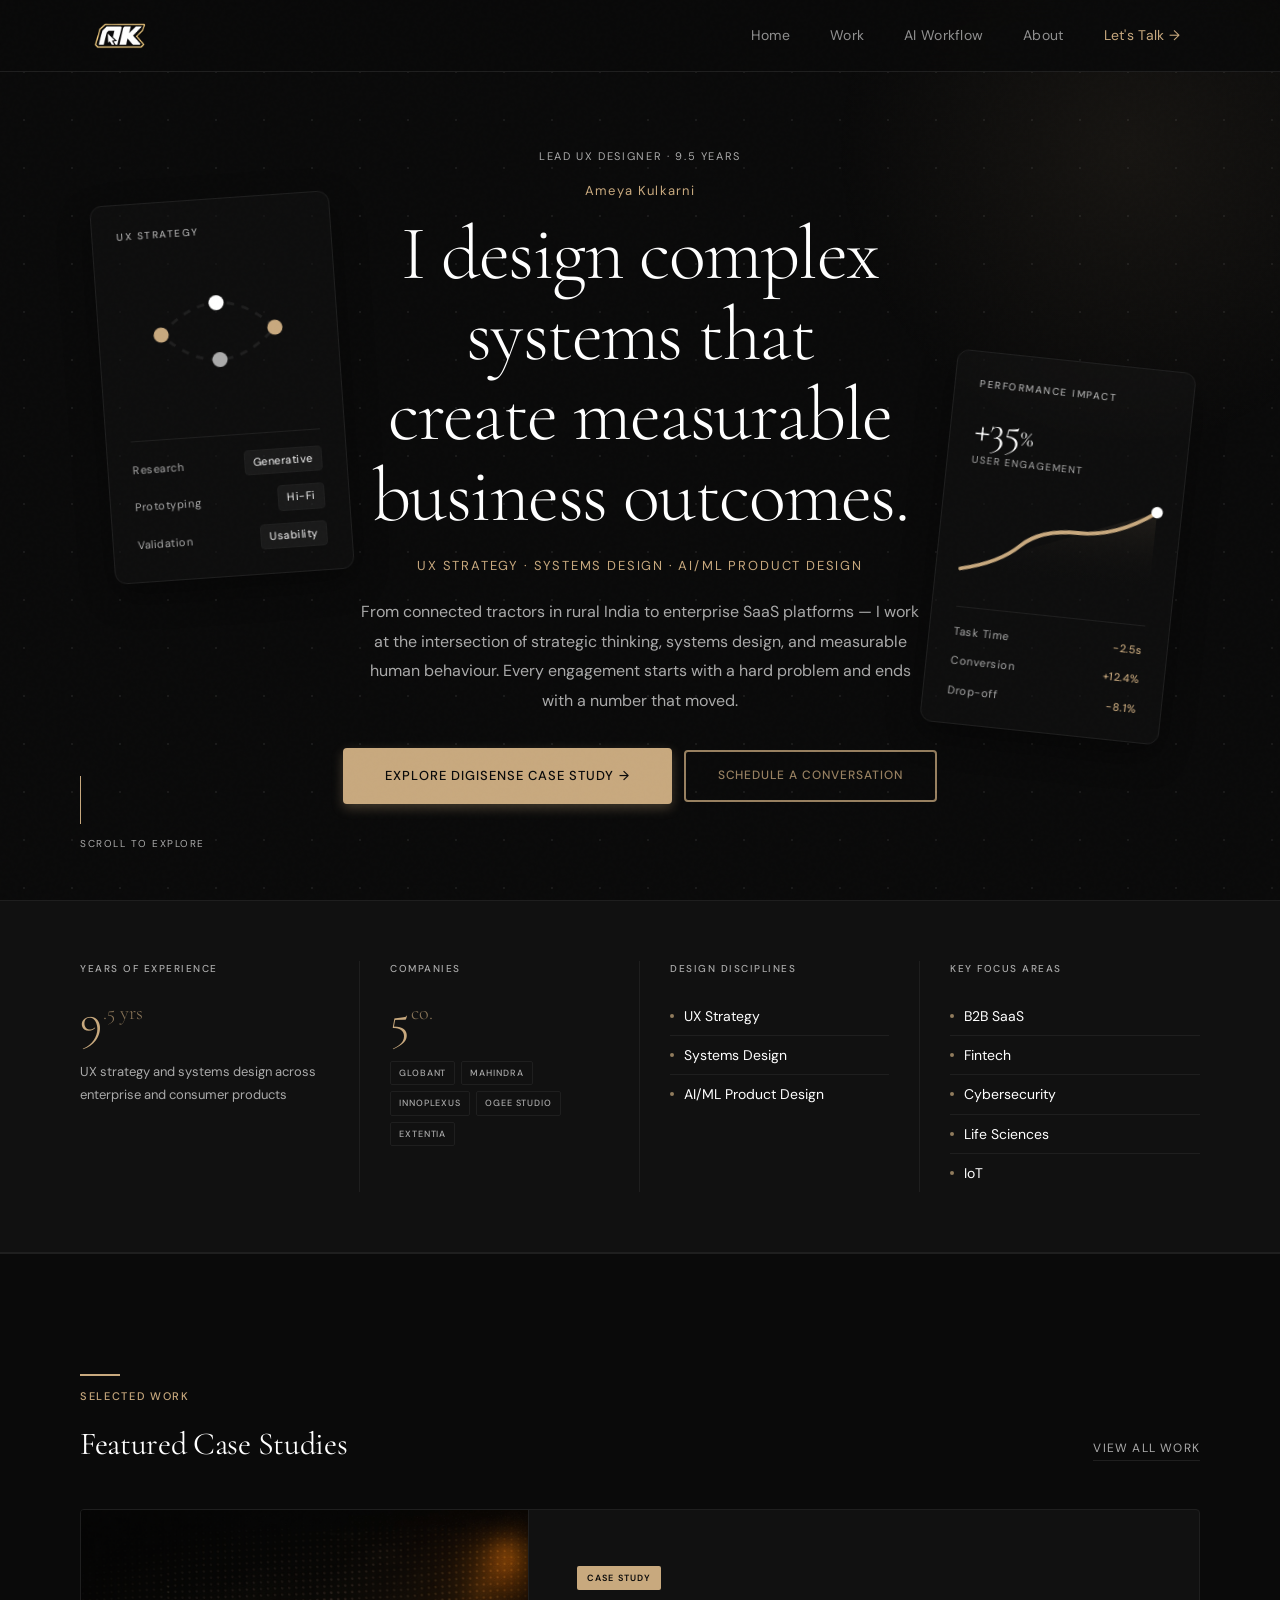
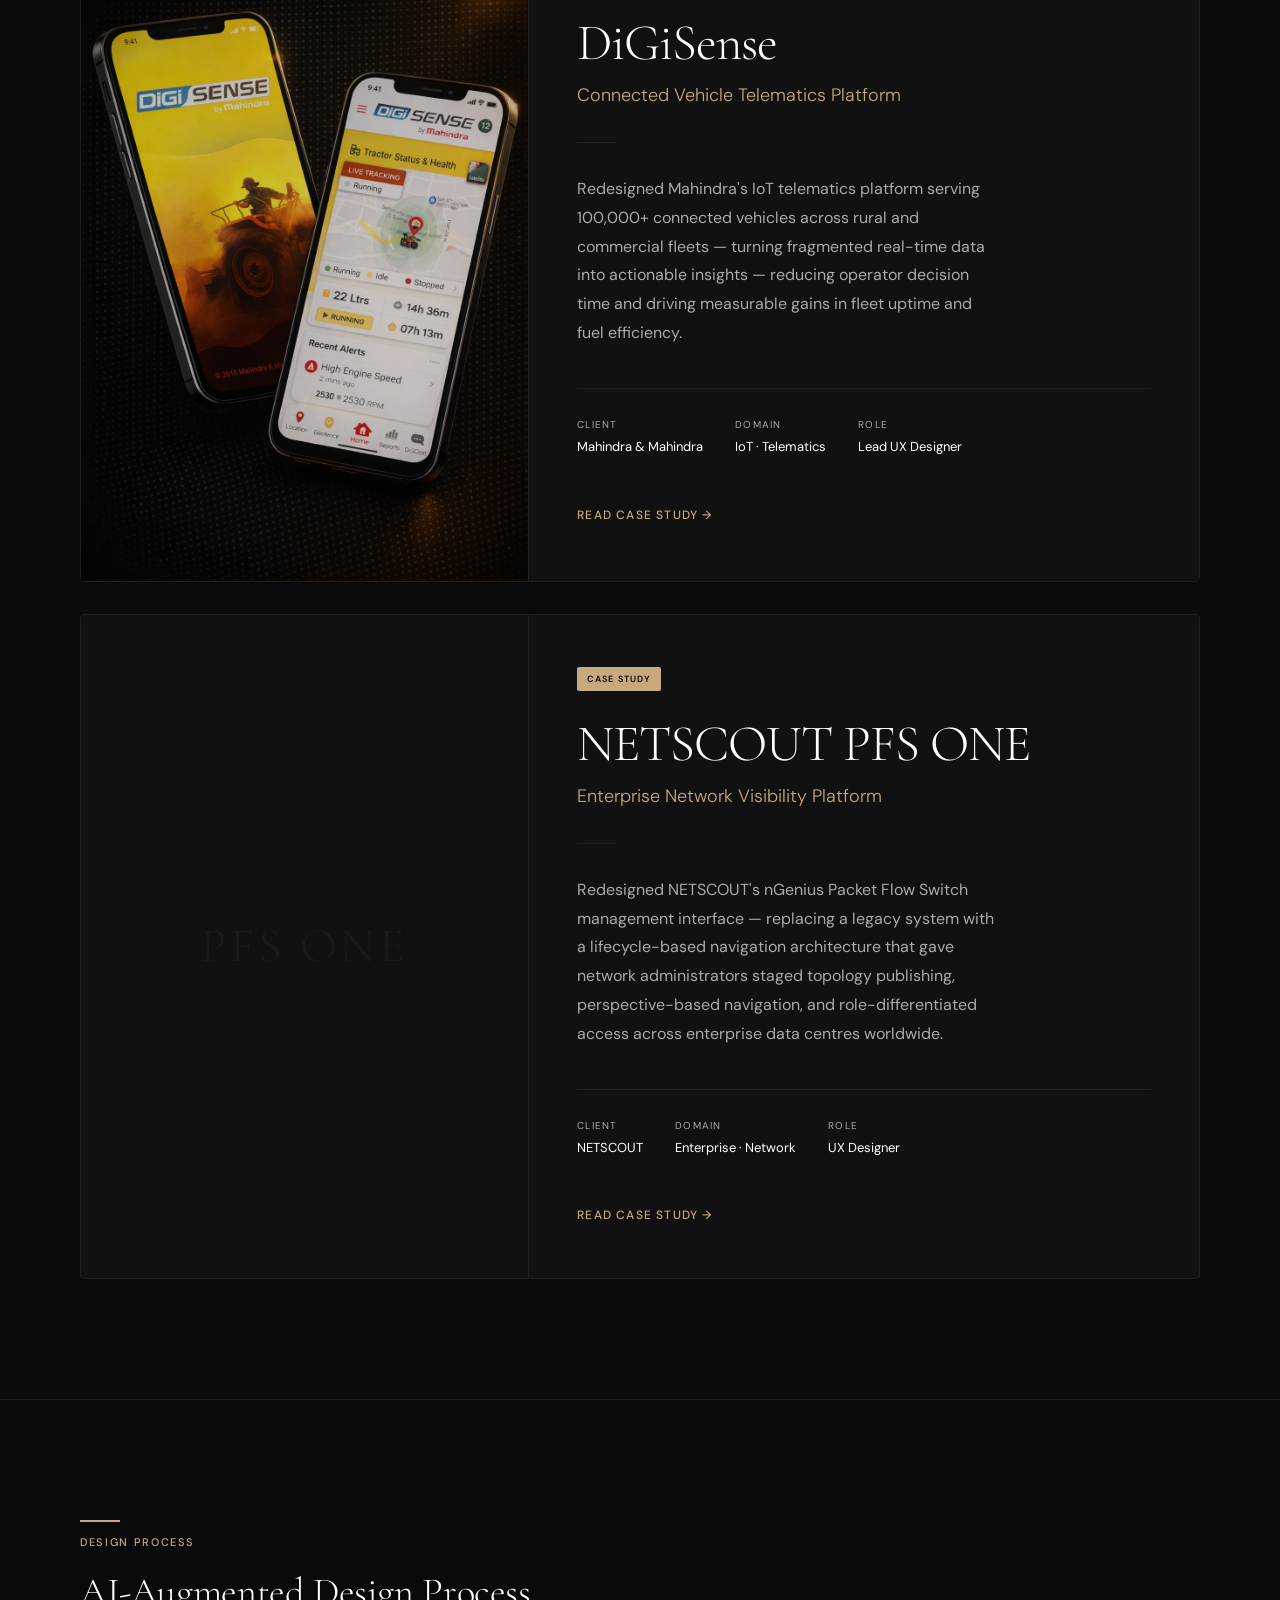
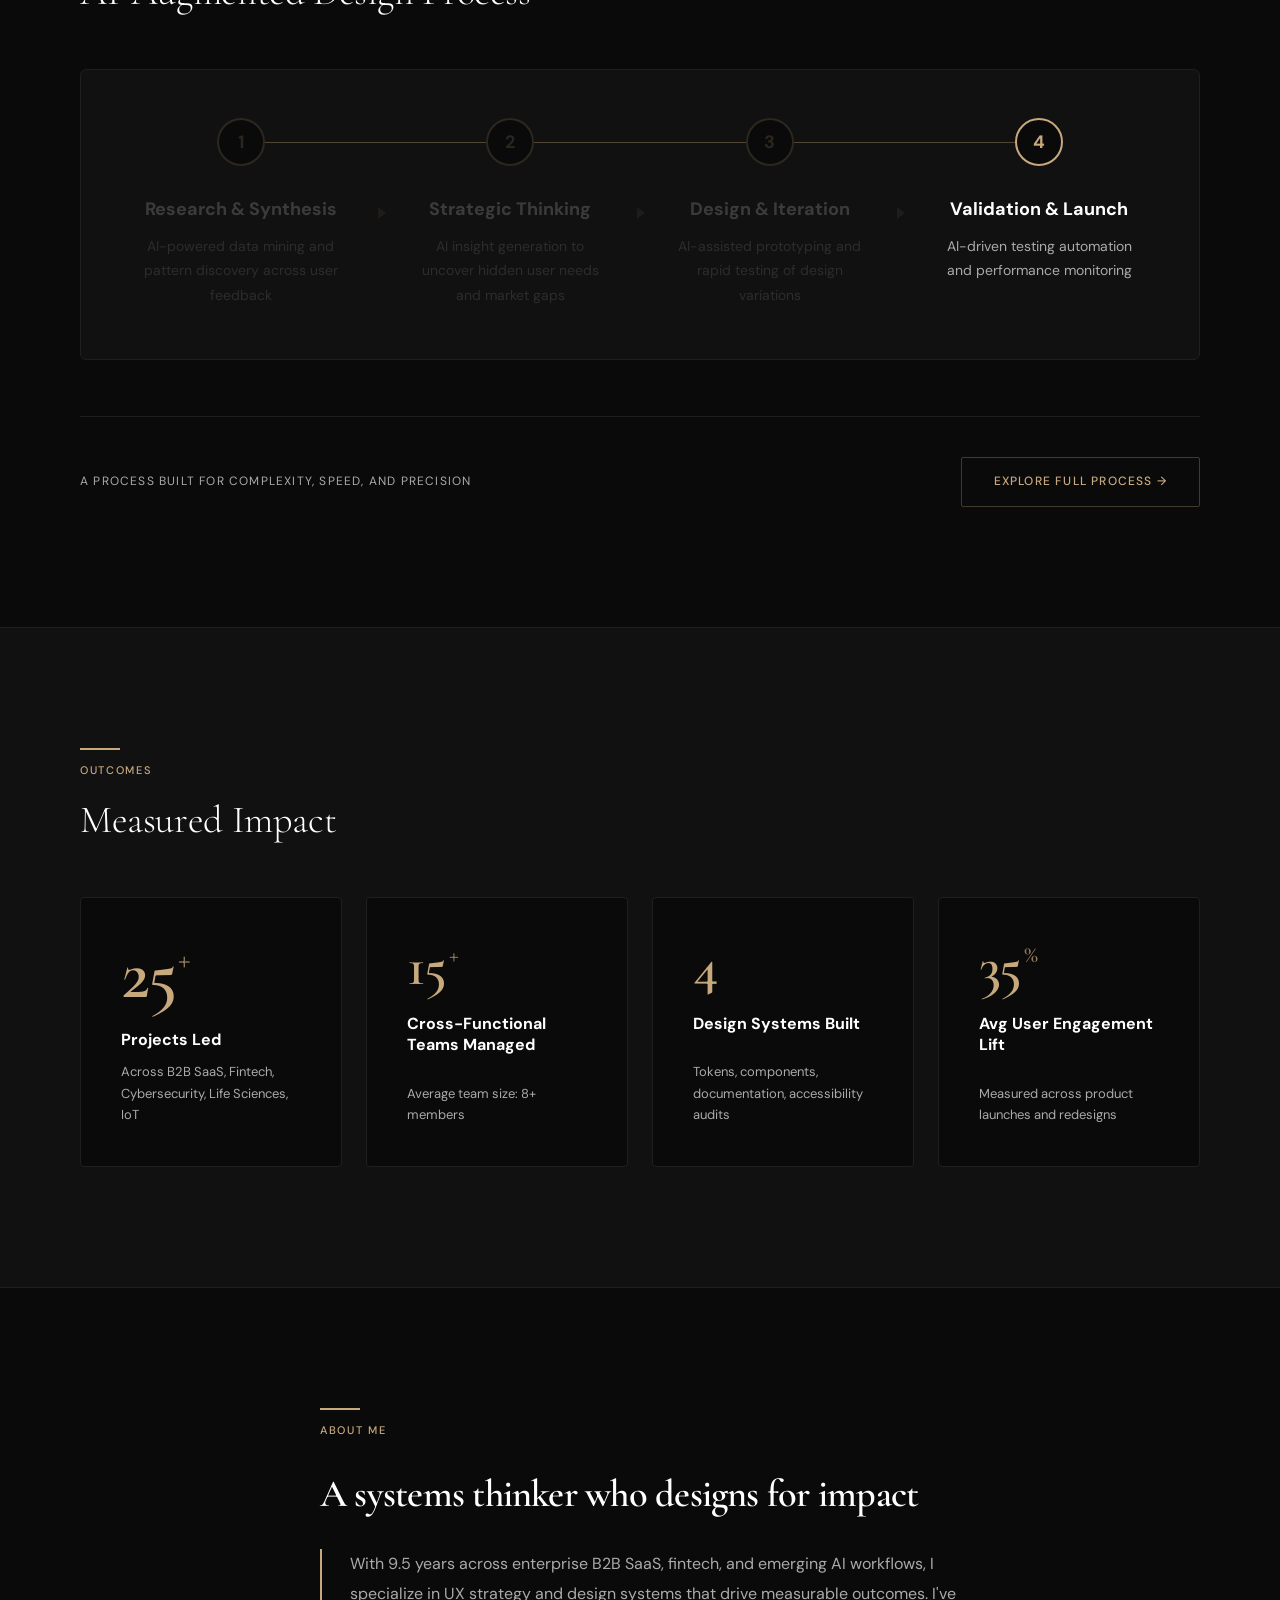
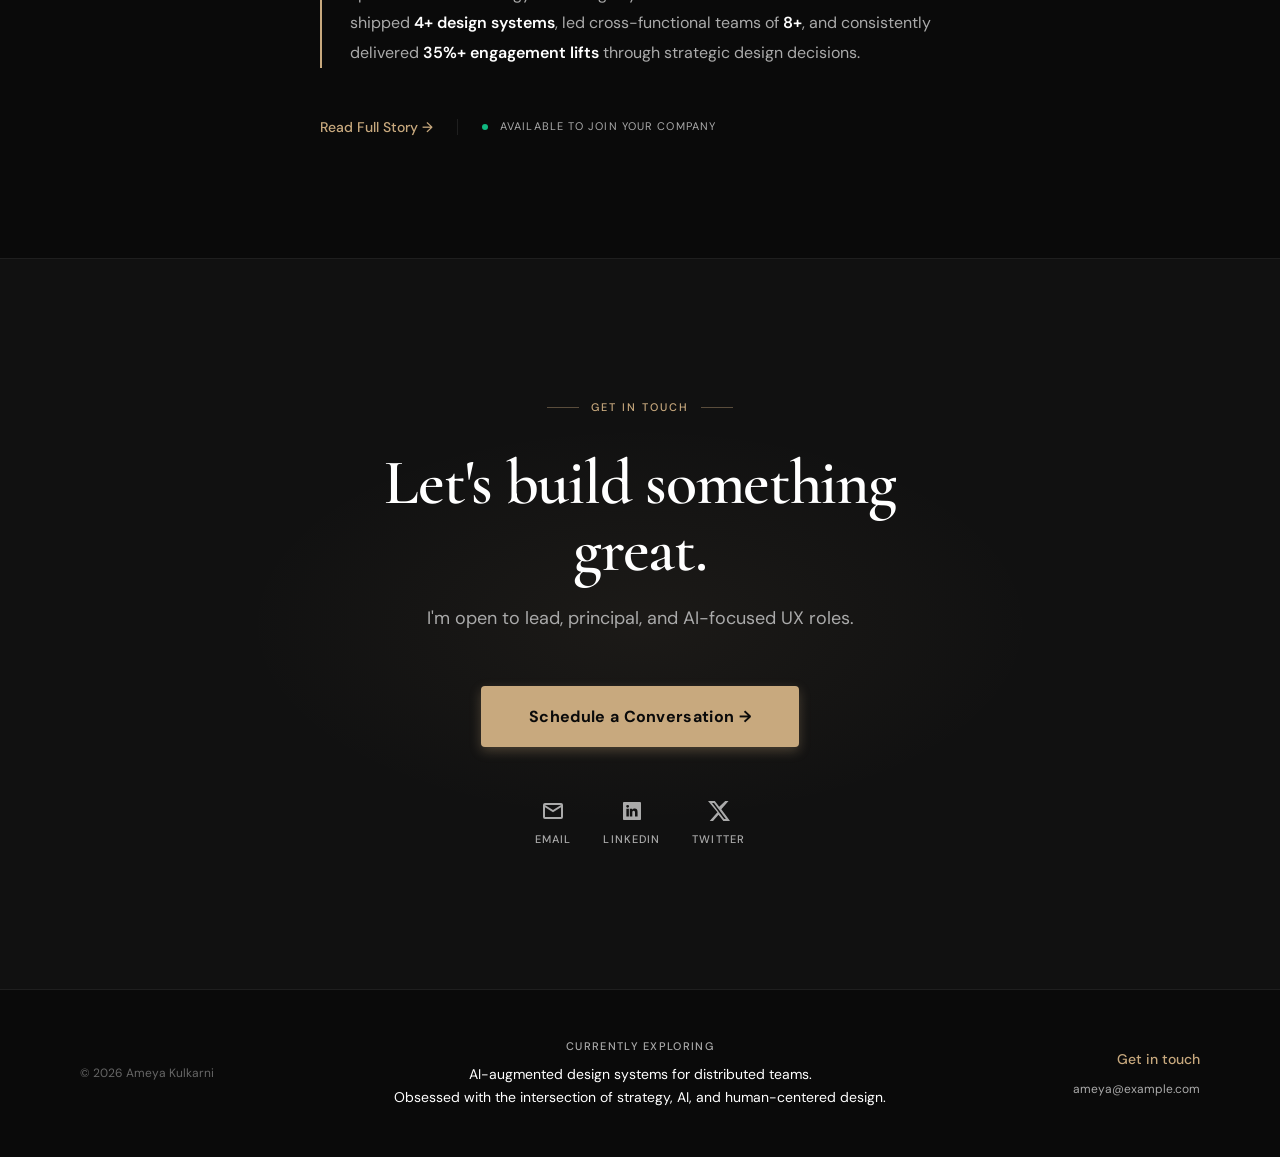
==== index.html @ c5c7708c "Refactor portfolio to SPA shell architecture and update styles" ====
<!DOCTYPE html>
<html lang="en">

<head>
  <meta charset="UTF-8">
  <meta name="viewport" content="width=device-width, initial-scale=1.0">
  <title>Ameya Kulkarni — Lead UX Designer</title>
  <link rel="preconnect" href="https://fonts.googleapis.com">
  <link rel="preconnect" href="https://fonts.gstatic.com" crossorigin>
  <link
    href="https://fonts.googleapis.com/css2?family=Cormorant+Garamond:ital,wght@0,300;0,400;1,300;1,400&family=DM+Sans:wght@300;400;500&display=swap"
    rel="stylesheet">
  <link rel="stylesheet" type="text/css" href="style.css">
</head>

<body>
  <div class="loading-overlay" id="loading-overlay">
    <div class="loading-spinner"></div>
  </div>


  <!-- NAV & MOBILE MENU injected by components.js -->

  <main id="home-view">
    <!-- HERO -->
    <section class="hero" id="hero">
    <div class="hero-grid-highlight"></div>

    <!-- FLOATING CARDS -->
    <div class="floating-card card-left" data-rotation="-4">
      <div class="card-coord">
        <span class="coord-x">X: 0</span>
        <div class="coord-dot"></div>
        <span class="coord-y">Y: 0</span>
      </div>
      <div class="card-inner">
        <div class="card-header">UX Strategy</div>
        <div class="card-diagram">
          <svg viewBox="0 0 100 80" xmlns="http://www.w3.org/2000/svg">
            <path d="M20,40 Q50,10 80,40 Q50,70 20,40" stroke="var(--border)" stroke-width="1.5" fill="none"
              stroke-dasharray="4,4" />
            <circle cx="20" cy="40" r="4" fill="var(--accent)" />
            <circle cx="50" cy="25" r="4" fill="var(--text)" />
            <circle cx="80" cy="40" r="4" fill="var(--accent)" />
            <circle cx="50" cy="55" r="4" fill="var(--muted)" />
          </svg>
        </div>
        <div class="card-divider"></div>
        <div class="card-details">
          <div class="detail-row"><span>Research</span> <span class="badge">Generative</span></div>
          <div class="detail-row"><span>Prototyping</span> <span class="badge">Hi-Fi</span></div>
          <div class="detail-row"><span>Validation</span> <span class="badge">Usability</span></div>
        </div>
      </div>
    </div>

    <div class="floating-card card-right" data-rotation="6">
      <div class="card-coord">
        <span class="coord-x">X: 0</span>
        <div class="coord-dot"></div>
        <span class="coord-y">Y: 0</span>
      </div>
      <div class="card-inner">
        <div class="card-header">Performance Impact</div>
        <div class="card-metric-group">
          <div class="card-metric">+35<span style="font-size: 0.6em">%</span></div>
          <div class="card-metric-label">User Engagement</div>
        </div>
        <div class="card-chart">
          <svg viewBox="0 0 100 50" xmlns="http://www.w3.org/2000/svg">
            <defs>
              <linearGradient id="chartGrad" x1="0" y1="0" x2="0" y2="1">
                <stop offset="0%" stop-color="var(--accent)" />
                <stop offset="100%" stop-color="transparent" />
              </linearGradient>
            </defs>
            <path d="M0,45 L0,50 L100,50 L100,5 Z" fill="url(#chartGrad)" opacity="0.1" />
            <path d="M0,45 Q20,40 30,30 T60,20 T100,5" stroke="var(--accent)" stroke-width="2" fill="none"
              stroke-linecap="round" />
            <circle cx="100" cy="5" r="3" fill="var(--text)" />
          </svg>
        </div>
        <div class="card-divider"></div>
        <div class="card-details">
          <div class="detail-row"><span>Task Time</span> <span class="highlight">-2.5s</span></div>
          <div class="detail-row"><span>Conversion</span> <span class="highlight">+12.4%</span></div>
          <div class="detail-row"><span>Drop-off</span> <span class="highlight">-8.1%</span></div>
        </div>
      </div>
    </div>

    <div class="hero-content">

      <p class="hero-eyebrow reveal reveal-0">Lead UX Designer · 9.5 Years</p>

      <p class="hero-name reveal reveal-1">Ameya Kulkarni</p>

      <h1 class="hero-headline reveal reveal-2">
        I design complex systems that create measurable business outcomes.
      </h1>

      <p class="hero-subheadline reveal reveal-4">UX Strategy · Systems Design · AI/ML Product Design</p>

      <p class="hero-body reveal reveal-5">
        From connected tractors in rural India to enterprise SaaS platforms —
        I work at the intersection of strategic thinking, systems design,
        and measurable human behaviour. Every engagement starts with
        a hard problem and ends with a number that moved.
      </p>

      <div class="hero-ctas reveal reveal-6">
        <a href="#digisense" class="btn-primary">
          Explore DiGiSense Case Study →
        </a>
        <a href="#contact" class="btn-secondary">Schedule a Conversation</a>
      </div>

    </div>

    <!-- SCROLL INDICATOR -->
    <div class="scroll-indicator reveal reveal-8">
      <span>Scroll to Explore</span>
    </div>

  </section>

  <!-- CREDIBILITY STRIP -->
  <div class="credibility-strip">

    <!-- Col 1: Years -->
    <div class="cred-item">
      <span class="cred-label">Years of Experience</span>
      <div class="cred-number">9<span class="cred-suffix">.5 yrs</span></div>
      <p class="cred-detail">UX strategy and systems design across enterprise and consumer products</p>
    </div>

    <!-- Col 2: Companies -->
    <div class="cred-item">
      <span class="cred-label">Companies</span>
      <div class="cred-number">5<span class="cred-suffix">co.</span></div>
      <div class="cred-companies">
        <span class="company-badge">Globant</span>
        <span class="company-badge">Mahindra</span>
        <span class="company-badge">Innoplexus</span>
        <span class="company-badge">Ogee Studio</span>
        <span class="company-badge">Extentia</span>
      </div>
    </div>

    <!-- Col 3: Disciplines -->
    <div class="cred-item">
      <span class="cred-label">Design Disciplines</span>
      <ul class="cred-list">
        <li class="cred-list-item">UX Strategy</li>
        <li class="cred-list-item">Systems Design</li>
        <li class="cred-list-item">AI/ML Product Design</li>
      </ul>
    </div>

    <!-- Col 4: Focus Areas -->
    <div class="cred-item">
      <span class="cred-label">Key Focus Areas</span>
      <ul class="cred-list">
        <li class="cred-list-item">B2B SaaS</li>
        <li class="cred-list-item">Fintech</li>
        <li class="cred-list-item">Cybersecurity</li>
        <li class="cred-list-item">Life Sciences</li>
        <li class="cred-list-item">IoT</li>
      </ul>
    </div>

  </div>

  <!-- FEATURED WORK -->
  <section class="featured-work" id="work">

    <div class="section-header">
      <div class="section-eyebrow">
        <span>Selected Work</span>
        <h2 class="section-title">Featured Case Studies</h2>
      </div>
      <a href="#" class="view-all">View All Work</a>
    </div>

    <a href="#digisense" class="work-card reveal reveal-0">

      <div class="work-card-image">
        <img src="digisense_hero_image.png" alt="DiGiSense — Connected Vehicle Telematics Platform">
      </div>

      <div class="work-card-content">

        <span class="work-card-badge">Case Study</span>

        <h3 class="work-card-title">DiGiSense</h3>
        <p class="work-card-subtitle">Connected Vehicle Telematics Platform</p>

        <div class="work-card-divider"></div>

        <p class="work-card-description">
          Redesigned Mahindra's IoT telematics platform serving 100,000+ connected
          vehicles across rural and commercial fleets — turning fragmented real-time
          data into actionable insights — reducing operator decision time and driving
          measurable gains in fleet uptime and fuel efficiency.
        </p>

        <div class="work-card-meta">
          <div class="work-meta-item">
            <span class="work-meta-label">Client</span>
            <span class="work-meta-value">Mahindra & Mahindra</span>
          </div>
          <div class="work-meta-item">
            <span class="work-meta-label">Domain</span>
            <span class="work-meta-value">IoT · Telematics</span>
          </div>
          <div class="work-meta-item">
            <span class="work-meta-label">Role</span>
            <span class="work-meta-value">Lead UX Designer</span>
          </div>
        </div>

        <span class="work-card-link">Read Case Study →</span>

      </div>

    </a>

    <a href="#pfsone" class="work-card">

      <div class="work-card-image"
        style="background:var(--surface); display:flex; align-items:center; justify-content:center;">
        <span
          style="font-family:var(--font-display); font-size:48px; font-weight:300; color:var(--border); letter-spacing:0.08em; opacity:0.6;">PFS
          ONE</span>
      </div>

      <div class="work-card-content">

        <span class="work-card-badge">Case Study</span>

        <h3 class="work-card-title">NETSCOUT PFS ONE</h3>
        <p class="work-card-subtitle">Enterprise Network Visibility Platform</p>

        <div class="work-card-divider"></div>

        <p class="work-card-description">
          Redesigned NETSCOUT's nGenius Packet Flow Switch management interface — replacing a legacy system with a
          lifecycle-based navigation architecture that gave network administrators staged topology publishing,
          perspective-based navigation, and role-differentiated access across enterprise data centres worldwide.
        </p>

        <div class="work-card-meta">
          <div class="work-meta-item">
            <span class="work-meta-label">Client</span>
            <span class="work-meta-value">NETSCOUT</span>
          </div>
          <div class="work-meta-item">
            <span class="work-meta-label">Domain</span>
            <span class="work-meta-value">Enterprise · Network</span>
          </div>
          <div class="work-meta-item">
            <span class="work-meta-label">Role</span>
            <span class="work-meta-value">UX Designer</span>
          </div>
        </div>

        <span class="work-card-link">Read Case Study →</span>

      </div>

    </a>

  </section>

  <!-- AI WORKFLOW PREVIEW -->
  <section class="ai-workflow" id="ai-workflow">

    <div class="section-header">
      <div class="section-eyebrow">
        <span>Design Process</span>
        <h2 class="section-title">AI-Augmented Design Process</h2>
      </div>
    </div>

    <div class="workflow-steps">

      <!-- Step 1 -->
      <div class="workflow-step">
        <div class="step-number">1</div>
        <h3 class="step-title">Research &amp; Synthesis</h3>
        <p class="step-desc">AI-powered data mining and pattern discovery across user feedback</p>
      </div>

      <!-- Step 2 -->
      <div class="workflow-step">
        <div class="step-number">2</div>
        <h3 class="step-title">Strategic Thinking</h3>
        <p class="step-desc">AI insight generation to uncover hidden user needs and market gaps</p>
      </div>

      <!-- Step 3 -->
      <div class="workflow-step">
        <div class="step-number">3</div>
        <h3 class="step-title">Design &amp; Iteration</h3>
        <p class="step-desc">AI-assisted prototyping and rapid testing of design variations</p>
      </div>

      <!-- Step 4 -->
      <div class="workflow-step">
        <div class="step-number">4</div>
        <h3 class="step-title">Validation &amp; Launch</h3>
        <p class="step-desc">AI-driven testing automation and performance monitoring</p>
      </div>

    </div>

    <div class="workflow-cta">
      <p class="workflow-cta-label">A process built for complexity, speed, and precision</p>
      <a href="/ai-workflow" class="workflow-cta-link">Explore Full Process →</a>
    </div>

  </section>

  <!-- METRICS / IMPACT -->
  <section class="metrics" id="impact">

    <div class="section-header">
      <div class="section-eyebrow">
        <span>Outcomes</span>
        <h2 class="section-title">Measured Impact</h2>
      </div>
    </div>

    <div class="metrics-grid">

      <!-- Hero metric — anchors visual hierarchy -->
      <div class="metric-card is-hero">
        <div class="metric-number">25<span class="suffix">+</span></div>
        <p class="metric-label">Projects Led</p>
        <p class="metric-context">Across B2B SaaS, Fintech, Cybersecurity, Life Sciences, IoT</p>
      </div>

      <div class="metric-card">
        <div class="metric-number">15<span class="suffix">+</span></div>
        <p class="metric-label">Cross-Functional Teams Managed</p>
        <p class="metric-context">Average team size: 8+ members</p>
      </div>

      <div class="metric-card">
        <div class="metric-number">4</div>
        <p class="metric-label">Design Systems Built</p>
        <p class="metric-context">Tokens, components, documentation, accessibility audits</p>
      </div>

      <div class="metric-card">
        <div class="metric-number">35<span class="suffix">%</span></div>
        <p class="metric-label">Avg User Engagement Lift</p>
        <p class="metric-context">Measured across product launches and redesigns</p>
      </div>

    </div>

  </section>

  <!-- ABOUT PREVIEW -->
  <section class="about-preview" id="about">

    <div class="about-inner">

      <div class="section-eyebrow">
        <span>About Me</span>
      </div>

      <h2 class="about-headline">A systems thinker who designs for impact</h2>

      <div class="about-bio">
        <p>
          With 9.5 years across enterprise B2B SaaS, fintech, and emerging AI workflows,
          I specialize in UX strategy and design systems that drive measurable outcomes.
          I've shipped <strong>4+ design systems</strong>, led cross-functional teams of
          <strong>8+</strong>, and consistently delivered <strong>35%+ engagement lifts</strong>
          through strategic design decisions.
        </p>
      </div>

      <div class="about-cta-row">
        <a href="/about" class="about-cta-link">Read Full Story →</a>
        <div class="about-cta-divider"></div>
        <div class="availability-status">
          <span class="pulse-dot"></span>
          <span class="about-availability">Available to join your company</span>
        </div>
      </div>

    </div>

  </section>

  <!-- CTA / CONTACT -->
  <section class="cta-section" id="contact">

    <div class="cta-inner">

      <p class="cta-eyebrow">Get in Touch</p>

      <h2 class="cta-headline">Let's build something great.</h2>

      <p class="cta-sub">I'm open to lead, principal, and AI-focused UX roles.</p>

      <a href="/contact" class="cta-btn">Schedule a Conversation →</a>

      <div class="cta-links">

        <a href="mailto:ameya@example.com" class="cta-link" aria-label="Send email">
          <svg viewBox="0 0 24 24" xmlns="http://www.w3.org/2000/svg" aria-hidden="true">
            <path
              d="M20 4H4a2 2 0 00-2 2v12a2 2 0 002 2h16a2 2 0 002-2V6a2 2 0 00-2-2zm0 2-8 5-8-5h16zm0 12H4V8.236l8 5 8-5V18z" />
          </svg>
          Email
        </a>

        <a href="https://linkedin.com/in/ameyakulkarni" class="cta-link" target="_blank" rel="noopener"
          aria-label="LinkedIn profile">
          <svg viewBox="0 0 24 24" xmlns="http://www.w3.org/2000/svg" aria-hidden="true">
            <path
              d="M19.959 3H4.041C3.468 3 3 3.468 3 4.041v15.918C3 20.532 3.468 21 4.041 21h15.918C20.532 21 21 20.532 21 19.959V4.041C21 3.468 20.532 3 19.959 3zM8.877 17.5H6.386V9.82h2.491V17.5zM7.631 8.773a1.444 1.444 0 110-2.888 1.444 1.444 0 010 2.888zM17.5 17.5h-2.49v-3.778c0-.9-.016-2.059-1.254-2.059-1.255 0-1.448.981-1.448 1.994V17.5h-2.49V9.82h2.39v1.061h.034c.332-.63 1.144-1.294 2.354-1.294 2.518 0 2.982 1.657 2.982 3.812V17.5z" />
          </svg>
          LinkedIn
        </a>

        <a href="https://twitter.com/ameyakulkarni" class="cta-link" target="_blank" rel="noopener"
          aria-label="Twitter / X profile">
          <svg viewBox="0 0 24 24" xmlns="http://www.w3.org/2000/svg" aria-hidden="true">
            <path
              d="M18.244 2h3.308l-7.227 8.26L23 22h-6.655l-4.818-6.301L6.01 22H2.7l7.73-8.835L1 2h6.833l4.337 5.684L18.244 2zm-1.161 18h1.833L6.989 4H5.022L17.083 20z" />
          </svg>
          Twitter
        </a>

      </div>

    </div>

  </main>

  <main id="case-view" class="hidden"></main>

  <script src="components.js"></script>
  <script src="router.js"></script>
  <script src="script.js"></script>

</body>

</html>
---- style.css ----
:root {
  --bg: #0A0A0A;
  --surface: #111111;
  --border: #1F1F1F;
  --text: #FFFFFF;
  --muted: #AAAAAA;
  --accent: #C8A97E;
  --font-display: 'Cormorant Garamond', serif;
  --font-body: 'DM Sans', sans-serif;
}

*,
*::before,
*::after {
  box-sizing: border-box;
  margin: 0;
  padding: 0;
}

html {
  scroll-behavior: smooth;
}

body {
  background: var(--bg);
  color: var(--text);
  font-family: var(--font-body);
  font-weight: 400;
  line-height: 1.6;
  -webkit-font-smoothing: antialiased;
  overflow-x: hidden;
}

/* ── NOISE TEXTURE ── */
body::before {
  content: '';
  position: fixed;
  inset: 0;
  background-image: url("data:image/svg+xml,%3Csvg viewBox='0 0 256 256' xmlns='http://www.w3.org/2000/svg'%3E%3Cfilter id='noise'%3E%3CfeTurbulence type='fractalNoise' baseFrequency='0.9' numOctaves='4' stitchTiles='stitch'/%3E%3C/filter%3E%3Crect width='100%25' height='100%25' filter='url(%23noise)' opacity='0.03'/%3E%3C/svg%3E");
  pointer-events: none;
  z-index: 1000;
  opacity: 0.4;
}

/* ── NAVIGATION ── */
nav {
  position: fixed;
  top: 0;
  left: 0;
  right: 0;
  height: 72px;
  display: flex;
  align-items: center;
  justify-content: space-between;
  padding: 0 80px;
  background: rgba(10, 10, 10, 0.92);
  backdrop-filter: blur(12px);
  -webkit-backdrop-filter: blur(12px);
  border-bottom: 1px solid var(--border);
  z-index: 100;
}

.nav-logo {
  display: flex;
  align-items: center;
  text-decoration: none;
}

.nav-logo-img {
  height: 52px;
  /* Increased for stronger presence while maintaining ~18px top/bottom margin in 88px nav */
  width: auto;
  object-fit: contain;
}

.nav-links {
  display: flex;
  align-items: center;
  gap: 0;
  list-style: none;
}

.nav-links a {
  display: inline-block;
  font-size: 14px;
  color: rgba(255, 255, 255, 0.55);
  text-decoration: none;
  letter-spacing: 0.02em;
  padding: 4px 20px;
  position: relative;
  transition: color 0.2s;
}

/* Underline slide-in */
.nav-links a::after {
  content: '';
  position: absolute;
  bottom: -1px;
  left: 20px;
  right: 20px;
  height: 1px;
  background: var(--accent);
  transform: scaleX(0);
  transform-origin: left;
  transition: transform 0.22s ease;
}

.nav-links a:hover,
.nav-links a.active {
  color: var(--text);
}

.nav-links a:hover::after,
.nav-links a.active::after {
  transform: scaleX(1);
}

.nav-links .cta {
  color: var(--accent);
  opacity: 1;
}

.nav-links .cta::after {
  display: none;
}

/* no underline on CTA pill */
.nav-links .cta:hover {
  color: var(--accent);
  opacity: 0.8;
}

/* ── HAMBURGER BUTTON ── */
.nav-hamburger {
  display: none;
  flex-direction: column;
  justify-content: center;
  align-items: center;
  /* Center to allow clean X rotation */
  gap: 5px;
  width: 44px;
  height: 44px;
  background: none;
  border: none;
  cursor: pointer;
  padding: 0;
  flex-shrink: 0;
}

.nav-hamburger span {
  display: block;
  height: 1.5px;
  background: var(--text);
  border-radius: 1px;
  transform-origin: center;
  /* Center origin for X rotation */
  transition: transform 0.4s cubic-bezier(0.16, 1, 0.3, 1),
    opacity 0.2s ease,
    width 0.4s cubic-bezier(0.16, 1, 0.3, 1);
}

/* Right-aligned staggered lines using translate for a modern asymmetrical feel */
.nav-hamburger span:nth-child(1) {
  width: 24px;
  transform: translateX(0);
}

.nav-hamburger span:nth-child(2) {
  width: 18px;
  transform: translateX(3px);
}

.nav-hamburger span:nth-child(3) {
  width: 12px;
  transform: translateX(6px);
}

/* Open state: perfectly centered cross */
.nav-hamburger.is-open span:nth-child(1) {
  width: 24px;
  transform: translateY(6.5px) rotate(45deg);
}

.nav-hamburger.is-open span:nth-child(2) {
  opacity: 0;
  transform: translateX(10px);
  /* Slides out subtly while fading */
}

.nav-hamburger.is-open span:nth-child(3) {
  width: 24px;
  transform: translateY(-6.5px) rotate(-45deg);
}

/* ── MOBILE MENU OVERLAY ── */
.mobile-menu {
  position: fixed;
  inset: 0;
  background: rgba(10, 10, 10, 0.97);
  backdrop-filter: blur(20px);
  -webkit-backdrop-filter: blur(20px);
  z-index: 200;
  display: flex;
  flex-direction: column;
  justify-content: center;
  padding: 96px 40px 48px;
  opacity: 0;
  pointer-events: none;
  transition: opacity 0.3s ease;
}

.mobile-menu.is-open {
  opacity: 1;
  pointer-events: all;
}

/* Nav sits above overlay so hamburger × is always clickable to close */
nav {
  transition: z-index 0s;
}

body.menu-open nav,
body.menu-open #site-nav {
  z-index: 201;
}


.mobile-menu-links {
  list-style: none;
  display: flex;
  flex-direction: column;
  gap: 0;
  flex: 1;
  justify-content: center;
}

.mobile-menu-links li {
  overflow: hidden;
  border-bottom: 1px solid rgba(255, 255, 255, 0.04);
}

.mobile-menu-links li:last-child {
  border-bottom: none;
}

.mobile-menu-links a {
  display: flex;
  align-items: center;
  justify-content: space-between;
  font-family: var(--font-display);
  font-size: clamp(40px, 10vw, 56px);
  font-weight: 300;
  color: var(--text);
  text-decoration: none;
  letter-spacing: -0.01em;
  line-height: 1;
  padding: 28px 0;
  transform: translateY(48px);
  opacity: 0;
  transition: transform 0.6s cubic-bezier(0.16, 1, 0.3, 1),
    opacity 0.5s ease,
    color 0.3s ease;
}

.mobile-menu.is-open .mobile-menu-links a {
  transform: translateY(0);
  opacity: 1;
}

.mobile-menu.is-open .mobile-menu-links li:nth-child(1) a {
  transition-delay: 0.07s;
}

.mobile-menu.is-open .mobile-menu-links li:nth-child(2) a {
  transition-delay: 0.13s;
}

.mobile-menu.is-open .mobile-menu-links li:nth-child(3) a {
  transition-delay: 0.19s;
}

.mobile-menu.is-open .mobile-menu-links li:nth-child(4) a {
  transition-delay: 0.25s;
}

.mobile-menu-links a:hover,
.mobile-menu-links a:active {
  color: var(--accent);
}

.menu-item-label {
  display: flex;
  align-items: baseline;
  transition: transform 0.4s cubic-bezier(0.16, 1, 0.3, 1);
}

.mobile-menu-links a:hover .menu-item-label,
.mobile-menu-links a:active .menu-item-label {
  transform: translateX(12px);
}

.menu-num {
  font-family: var(--font-body);
  font-size: 14px;
  font-weight: 400;
  color: var(--accent);
  margin-right: 28px;
  opacity: 0.7;
  transform: translateY(-12px);
  /* Superscript effect */
  letter-spacing: 0.1em;
}

.mobile-menu-links a .menu-arrow {
  font-family: var(--font-body);
  font-size: clamp(20px, 5vw, 24px);
  color: var(--accent);
  opacity: 0.4;
  transition: all 0.4s cubic-bezier(0.16, 1, 0.3, 1);
  flex-shrink: 0;
}

.mobile-menu-links a:hover .menu-arrow,
.mobile-menu-links a:active .menu-arrow {
  opacity: 1;
  transform: translate(6px, -6px) scale(1.1);
}

.mobile-menu-footer {
  padding-top: 32px;
  display: flex;
  justify-content: space-between;
  align-items: center;
  flex-shrink: 0;
}

.availability-status {
  display: flex;
  align-items: center;
  gap: 12px;
}

.pulse-dot {
  width: 6px;
  height: 6px;
  border-radius: 50%;
  background-color: #10B981;
  /* Premium Emerald Green */
  box-shadow: 0 0 0 0 rgba(16, 185, 129, 0.7);
  animation: pulseGlow 2s infinite cubic-bezier(0.66, 0, 0, 1);
}

@keyframes pulseGlow {
  to {
    box-shadow: 0 0 0 10px rgba(16, 185, 129, 0);
  }
}

.mobile-menu-footer-label {
  font-size: 11px;
  letter-spacing: 0.12em;
  color: var(--muted);
  text-transform: uppercase;
}

.mobile-menu-footer-cta {
  font-size: 12px;
  font-weight: 500;
  letter-spacing: 0.1em;
  color: var(--accent);
  text-decoration: none;
  text-transform: uppercase;
  transition: opacity 0.2s;
}

.mobile-menu-footer-cta:hover {
  opacity: 0.75;
}

/* ── HERO ── */
.hero {
  min-height: 100vh;
  position: relative;
  display: flex;
  align-items: center;
  padding-top: 72px;
  overflow: hidden;
}

/* Dot grid background */
.hero::before {
  content: '';
  position: absolute;
  inset: 0;
  background-image: radial-gradient(circle, #1A1A1A 1.5px, transparent 1.5px);
  background-size: 48px 48px;
  pointer-events: none;
}

/* Interactive Dot Grid Highlight */
.hero-grid-highlight {
  position: absolute;
  inset: 0;
  /* Larger dots for a subtle zoom effect */
  background-image: radial-gradient(circle, var(--accent) 3px, transparent 3px);
  background-size: 48px 48px;
  pointer-events: none;
  z-index: 1;
  /* Spread out the mask area slightly more and use a smooth snappy fade */
  mask-image: radial-gradient(120px circle at var(--mouse-x, 50%) var(--mouse-y, 50%), black 25%, rgba(0, 0, 0, 0.4) 70%, transparent 100%);
  -webkit-mask-image: radial-gradient(120px circle at var(--mouse-x, 50%) var(--mouse-y, 50%), black 25%, rgba(0, 0, 0, 0.4) 70%, transparent 100%);
  opacity: 0;
  transition: opacity 0.25s cubic-bezier(0.16, 1, 0.3, 1);
}

.hero:hover .hero-grid-highlight {
  opacity: 0.8;
}

/* ── FLOATING CARDS ── */
.floating-card {
  position: absolute;
  width: 240px;
  background: rgba(17, 17, 17, 0.65);
  backdrop-filter: blur(16px);
  -webkit-backdrop-filter: blur(16px);
  border: 1px solid var(--border);
  border-radius: 12px;
  padding: 24px;
  box-shadow: 0 12px 32px rgba(0, 0, 0, 0.4);
  z-index: 10;
  cursor: grab;
  user-select: none;
  touch-action: none;
  transition: transform 0.3s cubic-bezier(0.16, 1, 0.3, 1), box-shadow 0.3s ease;
}

.floating-card:hover {
  box-shadow: 0 16px 40px rgba(0, 0, 0, 0.6);
}

.floating-card:active {
  cursor: grabbing;
}

.floating-card.is-dragging {
  transition: none !important;
  z-index: 12 !important;
  box-shadow: 0 24px 48px rgba(0, 0, 0, 0.8);
}

.floating-card.card-left {
  top: 22%;
  left: 8%;
  transform: translateX(-150px) rotate(-12deg);
  opacity: 0;
  transition: transform 1.2s cubic-bezier(0.16, 1, 0.3, 1), opacity 0.8s ease;
}

.floating-card.card-right {
  top: 40%;
  right: 8%;
  transform: translateX(150px) rotate(12deg);
  opacity: 0;
  transition: transform 1.2s cubic-bezier(0.16, 1, 0.3, 1), opacity 0.8s ease;
}

.hero.cards-visible .floating-card.card-left {
  transform: translateX(0) rotate(-4deg);
  opacity: 1;
  transition-delay: 0.1s;
}

.hero.cards-visible .floating-card.card-right {
  transform: translateX(0) rotate(6deg);
  opacity: 1;
  transition-delay: 0.3s;
}

.card-coord {
  position: absolute;
  top: 0;
  right: 0;
  width: 0;
  height: 0;
  font-family: monospace;
  font-size: 10px;
  color: var(--muted);
  opacity: 0;
  transition: opacity 0.2s ease;
  pointer-events: none;
}

.coord-x {
  position: absolute;
  right: -4px;
  top: -19px;
  white-space: nowrap;
  line-height: 1;
}

.coord-dot {
  position: absolute;
  width: 4px;
  height: 4px;
  background: var(--text);
  right: -14px;
  top: -14px;
  transform: translate(50%, -50%);
}

.coord-y {
  position: absolute;
  left: calc(100% + 19px);
  top: -4px;
  transform: rotate(90deg);
  transform-origin: top left;
  white-space: nowrap;
  line-height: 1;
}

.floating-card.is-dragging .card-coord {
  opacity: 1;
}

.card-inner {
  pointer-events: none;
}

.card-header {
  font-family: var(--font-body);
  font-size: 10px;
  font-weight: 500;
  letter-spacing: 0.15em;
  color: var(--muted);
  text-transform: uppercase;
  margin-bottom: 16px;
}

.card-diagram,
.card-chart {
  margin: 16px 0;
}

.card-diagram svg,
.card-chart svg {
  width: 100%;
  height: auto;
  overflow: visible;
}

.card-metric-group {
  display: flex;
  flex-direction: column;
  gap: 4px;
  margin-bottom: 12px;
}

.card-metric {
  font-family: var(--font-display);
  font-size: 40px;
  font-weight: 300;
  color: var(--text);
  line-height: 1;
  letter-spacing: -0.02em;
}

.card-metric-label {
  font-size: 10px;
  text-transform: uppercase;
  letter-spacing: 0.1em;
  color: var(--muted);
}

.card-divider {
  height: 1px;
  background: var(--border);
  margin: 20px 0 16px;
}

.card-details {
  display: flex;
  flex-direction: column;
  gap: 12px;
}

.detail-row {
  display: flex;
  justify-content: space-between;
  align-items: center;
  font-family: var(--font-body);
  font-size: 11px;
  color: var(--muted);
  letter-spacing: 0.05em;
}

.badge {
  background: rgba(255, 255, 255, 0.05);
  border: 1px solid var(--border);
  padding: 3px 8px;
  border-radius: 4px;
  color: var(--text);
}

.highlight {
  color: var(--accent);
  font-weight: 500;
}

@media (max-width: 1024px) {
  .hero {
    flex-direction: row;
    flex-wrap: wrap;
    justify-content: center;
    align-items: flex-start;
    min-height: auto;
    padding-top: 140px;
    padding-bottom: 35px;
    gap: 24px;
  }

  #home-view .hero-content {
    order: 1;
    width: 100%;
    padding: 0 24px 20px;
  }

  .floating-card {
    position: relative;
    top: auto !important;
    left: auto !important;
    right: auto !important;
    margin-top: 0;
    margin-left: 0 !important;
    margin-right: 0 !important;
    width: 100%;
    max-width: 320px;
    height: 440px;
    /* Fixed height so both cards are identical and can fit content */
    display: flex;
    flex-direction: column;
    pointer-events: none;
    /* Disable JS dragging on mobile */
    order: 2;
    transition: none !important;
    /* JS handles parallax */
    flex: 1 1 300px;
  }

  .card-divider {
    margin-top: auto;
    /* Pushes divider and details to the bottom for aesthetic spacing */
  }

  .card-coord {
    display: none;
  }

  .floating-card.card-left,
  .floating-card.card-right {
    transform: translateY(20px) rotate(0deg);
    opacity: 0;
  }

  .hero.cards-visible .floating-card.card-left,
  .hero.cards-visible .floating-card.card-right {
    transform: translateY(20px) rotate(0deg);
  }

  .scroll-indicator {
    position: relative !important;
    bottom: auto !important;
    left: auto !important;
    width: 100%;
    align-items: flex-start;
    margin-top: 32px;
    padding-top: 0;
    padding-bottom: 0;
    padding-left: 40px;
    order: 3;
  }
}

/* Accent glow top right */
.hero::after {
  content: '';
  position: absolute;
  top: -150px;
  right: -150px;
  width: 600px;
  height: 600px;
  background: radial-gradient(circle, rgba(200, 169, 126, 0.07) 0%, transparent 70%);
  pointer-events: none;
}

#home-view .hero-content {
  position: relative;
  z-index: 2;
  padding: 0 40px 20px;
  max-width: 760px;
  width: 100%;
  margin: 0 auto;
  display: flex;
  flex-direction: column;
  align-items: center;
  text-align: center;
}

/* ── SCROLL REVEAL ── */
.reveal {
  opacity: 0;
  transform: translateY(20px);
  animation: fadeUp 0.7s ease forwards;
}

@keyframes fadeUp {
  to {
    opacity: 1;
    transform: translateY(0);
  }
}

.reveal-0 {
  animation-delay: 0s;
}

.reveal-1 {
  animation-delay: 0.1s;
}

.reveal-2 {
  animation-delay: 0.2s;
}

.reveal-4 {
  animation-delay: 0.4s;
}

.reveal-5 {
  animation-delay: 0.5s;
}

.reveal-6 {
  animation-delay: 0.6s;
}

.reveal-8 {
  animation-delay: 0.8s;
}

/* ── HERO ELEMENTS ── */
.hero-eyebrow {
  font-size: 11px;
  font-weight: 400;
  letter-spacing: 0.15em;
  color: var(--muted);
  text-transform: uppercase;
  margin-bottom: 16px;
}

.hero-name {
  font-size: 13px;
  font-weight: 400;
  letter-spacing: 0.1em;
  color: var(--accent);
  margin-bottom: 12px;
}

#home-view .hero-headline {
  font-family: var(--font-display);
  font-size: clamp(52px, 6vw, 84px);
  font-weight: 300;
  line-height: 1.05;
  letter-spacing: -0.02em;
  color: var(--text);
  margin-bottom: 20px;
  text-wrap: balance;
}

.hero-subheadline {
  font-size: 13px;
  font-weight: 400;
  letter-spacing: 0.14em;
  color: var(--accent);
  text-transform: uppercase;
  margin-bottom: 20px;
  opacity: 0.85;
}

#home-view .hero-body {
  font-size: 16px;
  color: var(--muted);
  line-height: 1.85;
  max-width: 560px;
  margin-bottom: 32px;
}

/* ── CTA BUTTONS ── */
#home-view .hero-ctas {
  display: flex;
  gap: 12px;
  align-items: center;
  flex-wrap: wrap;
  justify-content: center;
  width: 100%;
}

@media (max-width: 480px) {
  .hero-ctas {
    flex-direction: column;
  }

  .hero-ctas .btn-primary,
  .hero-ctas .btn-secondary {
    width: 100%;
    justify-content: center;
  }
}

.btn-primary {
  display: inline-flex;
  align-items: center;
  gap: 10px;
  background: var(--accent);
  color: var(--bg);
  padding: 16px 40px;
  font-family: var(--font-body);
  font-size: 13px;
  font-weight: 500;
  letter-spacing: 0.08em;
  text-transform: uppercase;
  border-radius: 4px;
  text-decoration: none;
  border: 2px solid var(--accent);
  cursor: pointer;
  box-shadow: 0 4px 12px rgba(200, 169, 126, 0.3);
  transition: box-shadow 0.25s ease, background 0.2s, color 0.2s, gap 0.2s;
}

.btn-primary:hover {
  box-shadow: 0 8px 24px rgba(200, 169, 126, 0.5);
  gap: 16px;
}

.btn-secondary {
  display: inline-flex;
  align-items: center;
  gap: 10px;
  background: transparent;
  color: var(--accent);
  padding: 14px 32px;
  font-family: var(--font-body);
  font-size: 12px;
  font-weight: 500;
  letter-spacing: 0.08em;
  text-transform: uppercase;
  border-radius: 4px;
  text-decoration: none;
  border: 2px solid var(--accent);
  cursor: pointer;
  opacity: 0.75;
  transition: opacity 0.2s, background 0.2s, color 0.2s;
}

.btn-secondary:hover {
  opacity: 1;
  background: rgba(200, 169, 126, 0.08);
}

/* ── SCROLL INDICATOR ── */
.scroll-indicator {
  position: absolute;
  bottom: 48px;
  left: 80px;
  display: flex;
  flex-direction: column;
  align-items: flex-start;
  gap: 12px;
  z-index: 2;
}

.scroll-indicator::before {
  content: '';
  display: block;
  width: 1px;
  height: 48px;
  background: var(--accent);
  animation: scrollPulse 2s ease-in-out infinite;
}

@keyframes scrollPulse {

  0%,
  100% {
    opacity: 1;
    transform: scaleY(1);
    transform-origin: top;
  }

  50% {
    opacity: 0.3;
    transform: scaleY(0.5);
    transform-origin: top;
  }
}

.scroll-indicator span {
  font-size: 10px;
  letter-spacing: 0.15em;
  color: var(--muted);
  text-transform: uppercase;
  writing-mode: horizontal-tb;
}

/* ── SCROLL OFFSET FOR FIXED NAV ── */
#work,
#ai-workflow,
#impact,
#about,
#contact {
  scroll-margin-top: 88px;
}

/* ── RESPONSIVE ── */
@media (max-width: 768px) {
  nav {
    padding: 0 24px;
  }

  .nav-links {
    display: none;
  }

  .nav-hamburger {
    display: flex;
  }

  .hero-content {
    padding: 48px 40px 40px;
  }

  .hero-headline {
    font-size: clamp(40px, 10vw, 64px);
  }
}

@media (max-width: 480px) {
  .mobile-menu {
    padding: 96px 24px 40px;
  }

  .mobile-menu-footer {
    flex-direction: column;
    align-items: flex-start;
    gap: 16px;
  }

  .hero-content {
    padding: 40px 24px 32px;
  }

  .scroll-indicator {
    padding-left: 24px;
    margin-top: 32px;
    padding-top: 0;
  }

  .hero-ctas {
    flex-direction: column;
    width: 100%;
  }

  .btn-primary,
  .btn-secondary {
    width: 100%;
    justify-content: center;
  }
}

/* ── CREDIBILITY STRIP ── */
/* ── CREDIBILITY STRIP ── */
.credibility-strip {
  background: var(--surface);
  border-top: 1px solid var(--border);
  border-bottom: 1px solid var(--border);
  padding: 60px 80px;
  display: grid;
  grid-template-columns: repeat(4, 1fr);
}

.cred-item {
  padding: 0 30px;
  border-right: 1px solid var(--border);
  display: flex;
  flex-direction: column;
}

.cred-item:first-child {
  padding-left: 0;
}

.cred-item:last-child {
  padding-right: 0;
  border-right: none;
}

.cred-label {
  font-family: var(--font-body);
  font-size: 10px;
  font-weight: 500;
  letter-spacing: 0.15em;
  color: var(--muted);
  text-transform: uppercase;
  margin-bottom: 20px;
}

/* Large number — cols 1 & 2 */
.cred-number {
  font-family: var(--font-display);
  font-size: 48px;
  font-weight: 300;
  color: var(--accent);
  line-height: 1;
  letter-spacing: -0.02em;
  margin-bottom: 16px;
  display: flex;
  align-items: flex-start;
  gap: 2px;
}

.cred-number .cred-suffix {
  font-size: 0.42em;
  line-height: 1.6;
  opacity: 0.65;
  letter-spacing: 0;
}

.cred-detail {
  font-family: var(--font-body);
  font-size: 13px;
  color: var(--muted);
  line-height: 1.75;
}

/* Company name badges — col 2 */
.cred-companies {
  display: flex;
  flex-wrap: wrap;
  gap: 6px;
}

.company-badge {
  font-family: var(--font-body);
  font-size: 9px;
  font-weight: 500;
  letter-spacing: 0.1em;
  text-transform: uppercase;
  color: var(--muted);
  border: 1px solid var(--border);
  border-radius: 2px;
  padding: 4px 8px;
  white-space: nowrap;
  transition: color 0.2s, border-color 0.2s;
}

.company-badge:hover {
  color: var(--accent);
  border-color: rgba(200, 169, 126, 0.35);
}

/* Stacked list — cols 3 & 4 */
.cred-list {
  display: flex;
  flex-direction: column;
  gap: 0;
  flex: 1;
}

.cred-list-item {
  font-family: var(--font-body);
  font-size: 14px;
  font-weight: 400;
  color: var(--text);
  padding: 10px 0;
  border-bottom: 1px solid var(--border);
  display: flex;
  align-items: center;
  gap: 10px;
  line-height: 1.3;
}

.cred-list-item:last-child {
  border-bottom: none;
}

.cred-list-item::before {
  content: '';
  display: block;
  width: 4px;
  height: 4px;
  border-radius: 50%;
  background: var(--accent);
  flex-shrink: 0;
  opacity: 0.7;
}

/* ── Responsive ── */
@media (max-width: 768px) {
  .credibility-strip {
    grid-template-columns: repeat(2, 1fr);
    padding: 48px 40px;
    gap: 0;
  }

  .cred-item {
    padding: 32px 0;
    border-right: none;
    border-bottom: 1px solid var(--border);
  }

  /* Right column items get left border */
  .cred-item:nth-child(odd) {
    padding-right: 32px;
    border-right: 1px solid var(--border);
  }

  .cred-item:nth-child(even) {
    padding-left: 32px;
  }

  /* Last two items lose bottom border */
  .cred-item:nth-last-child(-n+2) {
    border-bottom: none;
  }
}

@media (max-width: 480px) {
  .credibility-strip {
    grid-template-columns: 1fr;
    padding: 40px 24px;
  }

  .cred-item,
  .cred-item:nth-child(odd),
  .cred-item:nth-child(even) {
    padding: 28px 0;
    border-right: none;
    border-bottom: 1px solid var(--border);
  }

  .cred-item:last-child {
    border-bottom: none;
  }
}

/* ── FEATURED WORK ── */
.featured-work {
  background: var(--bg);
  padding: 120px 80px;
  border-top: 1px solid var(--border);
  display: flex;
  flex-direction: column;
  gap: 32px;
}

.featured-work .section-header {
  margin-bottom: 16px;
}

.section-header {
  display: flex;
  align-items: flex-end;
  justify-content: space-between;
  margin-bottom: 48px;
}

.section-eyebrow {
  display: flex;
  flex-direction: column;
  gap: 12px;
}

.section-eyebrow::before {
  content: '';
  display: block;
  width: 40px;
  height: 2px;
  background: var(--accent);
}

.section-eyebrow span {
  font-size: 11px;
  font-weight: 500;
  letter-spacing: 0.15em;
  color: var(--accent);
  text-transform: uppercase;
}

.section-title {
  font-family: var(--font-display);
  font-size: clamp(28px, 3vw, 48px);
  font-weight: 300;
  color: var(--text);
  letter-spacing: -0.01em;
  line-height: 1.1;
  margin-top: 8px;
}

/* Featured work section heading is intentionally smaller for hierarchy */
.featured-work .section-title {
  font-size: 32px;
  font-weight: 400;
}

.view-all {
  font-size: 12px;
  letter-spacing: 0.1em;
  color: var(--muted);
  text-decoration: none;
  text-transform: uppercase;
  transition: color 0.2s;
  padding-bottom: 2px;
  border-bottom: 1px solid var(--border);
}

.view-all:hover {
  color: var(--accent);
  border-color: var(--accent);
}

/* ── CASE STUDY CARD ── */
.work-card {
  display: grid;
  grid-template-columns: 2fr 3fr;
  background: var(--surface);
  border: 1px solid var(--border);
  border-radius: 4px;
  overflow: hidden;
  text-decoration: none;
  color: inherit;
  transition: border-color 0.35s ease, box-shadow 0.35s ease;
  position: relative;
}

.work-card:hover {
  border-color: rgba(200, 169, 126, 0.5);
  box-shadow: 0 8px 64px rgba(200, 169, 126, 0.12);
}

.work-card-image {
  position: relative;
  overflow: hidden;
  min-height: 520px;
  background: #0D0D0D;
}

.work-card-image img {
  width: 100%;
  height: 100%;
  object-fit: cover;
  object-position: center;
  display: block;
  transition: transform 0.6s ease, opacity 0.35s ease;
  opacity: 0.8;
}

.work-card:hover .work-card-image img {
  transform: scale(1.03);
  opacity: 0.95;
}

.work-card-content {
  padding: 52px 48px;
  display: flex;
  flex-direction: column;
  justify-content: center;
  gap: 0;
  border-left: 1px solid var(--border);
}

.work-card-badge {
  display: inline-flex;
  align-items: center;
  align-self: flex-start;
  gap: 0;
  font-size: 9px;
  font-weight: 600;
  letter-spacing: 0.12em;
  color: var(--bg);
  background: var(--accent);
  text-transform: uppercase;
  padding: 5px 10px;
  border-radius: 2px;
  margin-bottom: 28px;
}

.work-card-title {
  font-family: var(--font-display);
  font-size: clamp(40px, 4vw, 64px);
  font-weight: 300;
  line-height: 1.0;
  letter-spacing: -0.02em;
  color: var(--text);
  margin-bottom: 12px;
}

.work-card-subtitle {
  font-size: 18px;
  letter-spacing: 0;
  color: var(--accent);
  text-transform: none;
  font-weight: 300;
  margin-bottom: 32px;
}

.work-card-divider {
  width: 40px;
  height: 1px;
  background: var(--border);
  margin-bottom: 32px;
}

.work-card-description {
  font-size: 16px;
  color: var(--muted);
  line-height: 1.8;
  max-width: 420px;
  margin-bottom: 40px;
}

.work-card-meta {
  display: flex;
  gap: 32px;
  margin-bottom: 48px;
  padding-top: 28px;
  border-top: 1px solid var(--border);
}

.work-meta-item {
  display: flex;
  flex-direction: column;
  gap: 4px;
}

.work-meta-label {
  font-size: 10px;
  letter-spacing: 0.12em;
  color: var(--muted);
  text-transform: uppercase;
}

.work-meta-value {
  font-size: 13px;
  color: var(--text);
}

.work-card-link {
  display: inline-flex;
  align-items: center;
  gap: 12px;
  font-size: 12px;
  font-weight: 500;
  letter-spacing: 0.1em;
  color: var(--accent);
  text-transform: uppercase;
  transition: gap 0.2s;
}

.work-card:hover .work-card-link {
  letter-spacing: 0.14em;
}

@media (max-width: 1024px) {
  .work-card {
    grid-template-columns: 1fr;
  }

  .work-card-image {
    min-height: 320px;
  }

  .work-card-content {
    border-left: none;
    border-top: 1px solid var(--border);
    padding: 48px 40px;
  }
}

@media (max-width: 768px) {
  .featured-work {
    padding: 80px 40px;
  }

  .section-header {
    flex-direction: column;
    align-items: flex-start;
    gap: 24px;
  }
}

@media (max-width: 480px) {
  .featured-work {
    padding: 64px 24px;
  }

  .work-card-image {
    min-height: 240px;
  }

  .work-card-content {
    padding: 40px 24px;
  }
}

/* ── AI WORKFLOW PREVIEW ── */
.ai-workflow {
  background: var(--bg);
  padding: 120px 80px;
  border-top: 1px solid var(--border);
}

.ai-workflow .section-header {
  margin-bottom: 56px;
}

/* Unified steps box */
.workflow-steps {
  display: grid;
  grid-template-columns: repeat(4, 1fr);
  position: relative;
  background: var(--surface);
  border: 1px solid var(--border);
  border-radius: 6px;
  padding: 48px 40px 52px;
  gap: 0;
}

/* Gold connecting line through all circle centers */
.workflow-steps::before {
  content: '';
  position: absolute;
  top: calc(48px + 24px);
  /* padding-top + circle radius */
  left: 12.5%;
  /* center of first column */
  right: 12.5%;
  /* center of last column */
  height: 1px;
  background: var(--accent);
  opacity: 0.35;
  z-index: 0;
}

.workflow-step {
  padding: 0 20px;
  display: flex;
  flex-direction: column;
  align-items: center;
  text-align: center;
  position: relative;
}

.workflow-step:first-child {
  padding-left: 0;
}

.workflow-step:last-child {
  padding-right: 0;
}

/* Arrowhead between each step — vertically centered in the step */
.workflow-step:not(:last-child)::after {
  content: '';
  position: absolute;
  top: 50%;
  right: -5px;
  transform: translateY(-50%);
  width: 0;
  height: 0;
  border-top: 6px solid transparent;
  border-bottom: 6px solid transparent;
  border-left: 8px solid rgba(200, 169, 126, 0.4);
  z-index: 2;
  transition: border-left-color 0.5s ease;
}

/* Number circle */
.step-number {
  width: 48px;
  height: 48px;
  border-radius: 50%;
  border: 2px solid var(--accent);
  background: var(--bg);
  display: flex;
  align-items: center;
  justify-content: center;
  font-family: var(--font-body);
  font-size: 18px;
  font-weight: 700;
  color: var(--accent);
  margin-bottom: 32px;
  position: relative;
  z-index: 1;
  flex-shrink: 0;
  transition: border-color 0.5s ease, color 0.5s ease, background 0.3s ease, box-shadow 0.5s ease;
}

.workflow-step:hover .step-number {
  background: var(--bg);
  box-shadow: 0 0 0 6px rgba(200, 169, 126, 0.1), 0 0 24px rgba(200, 169, 126, 0.2);
}

.step-title {
  font-family: var(--font-body);
  font-size: 18px;
  font-weight: 700;
  line-height: 1.3;
  color: var(--text);
  margin-bottom: 12px;
  transition: color 0.5s ease;
}

.step-desc {
  font-size: 14px;
  color: var(--muted);
  line-height: 1.75;
  max-width: 200px;
  transition: color 0.5s ease;
}

/* CTA row */
.workflow-cta {
  margin-top: 56px;
  padding-top: 40px;
  border-top: 1px solid var(--border);
  display: flex;
  align-items: center;
  justify-content: space-between;
}

.workflow-cta-label {
  font-size: 12px;
  letter-spacing: 0.1em;
  color: var(--muted);
  text-transform: uppercase;
}

.workflow-cta-link {
  display: inline-flex;
  align-items: center;
  gap: 12px;
  font-size: 12px;
  font-weight: 500;
  letter-spacing: 0.1em;
  color: var(--accent);
  text-transform: uppercase;
  text-decoration: none;
  padding: 14px 32px;
  border: 1px solid rgba(200, 169, 126, 0.3);
  border-radius: 2px;
  transition: background 0.25s, border-color 0.25s, letter-spacing 0.2s;
}

.workflow-cta-link:hover {
  background: rgba(200, 169, 126, 0.06);
  border-color: var(--accent);
  letter-spacing: 0.14em;
}

@media (max-width: 1024px) {
  .workflow-steps {
    grid-template-columns: repeat(2, 1fr);
    padding: 40px 32px;
  }

  .workflow-steps::before {
    display: none;
  }

  .workflow-step:not(:last-child)::after {
    display: none;
  }

  .workflow-step,
  .workflow-step:first-child,
  .workflow-step:last-child {
    padding: 0 24px 40px;
    align-items: flex-start;
    text-align: left;
    border-bottom: 1px solid var(--border);
  }

  .workflow-step:nth-child(2n) {
    border-left: 1px solid var(--border);
  }

  .workflow-step:nth-last-child(-n+2) {
    border-bottom: none;
    padding-bottom: 0;
  }
}

@media (max-width: 768px) {
  .ai-workflow {
    padding: 80px 40px;
  }

  .workflow-steps {
    grid-template-columns: 1fr;
    padding: 32px 24px;
  }

  .workflow-step,
  .workflow-step:nth-child(2n),
  .workflow-step:first-child,
  .workflow-step:last-child {
    padding: 32px 0;
    align-items: flex-start;
    text-align: left;
    border-bottom: 1px solid var(--border);
    border-left: none;
  }

  .workflow-step:last-child {
    border-bottom: none;
    padding-bottom: 0;
  }

  .workflow-cta {
    flex-direction: column;
    align-items: flex-start;
    gap: 24px;
  }
}

@media (max-width: 480px) {
  .ai-workflow {
    padding: 64px 24px;
  }
}

/* ── AI WORKFLOW STEP ANIMATION ── */
.workflow-step {
  cursor: pointer;
}

/* Inactive: dim text + border colours only — background stays solid so the line never bleeds through */
.workflow-step.is-inactive .step-number {
  border-color: rgba(200, 169, 126, 0.18);
  color: rgba(200, 169, 126, 0.18);
  background: var(--bg);
}

.workflow-step.is-inactive .step-title {
  color: rgba(255, 255, 255, 0.18);
}

.workflow-step.is-inactive .step-desc {
  color: rgba(170, 170, 170, 0.18);
}

.workflow-step.is-inactive:not(:last-child)::after {
  border-left-color: rgba(200, 169, 126, 0.08);
}

/* Active: restore full colours + pulsing glow */
.workflow-step.is-active .step-number {
  border-color: var(--accent);
  color: var(--accent);
  background: var(--bg);
  animation: step-circle-pulse 2.4s ease-in-out infinite;
}

.workflow-step.is-active .step-title {
  color: var(--text);
}

.workflow-step.is-active .step-desc {
  color: var(--muted);
}

.workflow-step.is-active:not(:last-child)::after {
  border-left-color: rgba(200, 169, 126, 0.75);
}

@keyframes step-circle-pulse {

  0%,
  100% {
    box-shadow: 0 0 0 4px rgba(200, 169, 126, 0.10), 0 0 20px rgba(200, 169, 126, 0.20);
  }

  50% {
    box-shadow: 0 0 0 9px rgba(200, 169, 126, 0.18), 0 0 38px rgba(200, 169, 126, 0.38);
  }
}

/* ── METRICS / IMPACT ── */
.metrics {
  background: var(--surface);
  border-top: 1px solid var(--border);
  padding: 120px 80px;
}

.metrics .section-header {
  margin-bottom: 56px;
}

.metrics-grid {
  display: grid;
  grid-template-columns: repeat(4, 1fr);
  gap: 24px;
}

.metric-card {
  background: var(--bg);
  border: 1px solid var(--border);
  border-radius: 4px;
  padding: 40px;
  display: flex;
  flex-direction: column;
  position: relative;
  overflow: hidden;
  transition: border-color 0.35s ease, box-shadow 0.35s ease;
}

.metric-card:hover {
  border-color: rgba(200, 169, 126, 0.3);
}

/* Hero card — only the number is larger; no permanent highlight */
.metric-card.is-hero:hover {
  border-color: rgba(200, 169, 126, 0.4);
  box-shadow: 0 0 40px rgba(200, 169, 126, 0.16);
}

/* Accent top bar slides in on hover */
.metric-card::before {
  content: '';
  position: absolute;
  top: 0;
  left: 0;
  right: 0;
  height: 2px;
  background: var(--accent);
  transform: scaleX(0);
  transform-origin: left;
  transition: transform 0.4s ease;
}

.metric-card:hover::before {
  transform: scaleX(1);
}

/* Number */
.metric-number {
  font-family: var(--font-display);
  font-size: 56px;
  font-weight: 600;
  line-height: 1;
  letter-spacing: -0.03em;
  color: var(--accent);
  margin-bottom: 20px;
  display: flex;
  align-items: flex-start;
  gap: 3px;
}

/* Hero metric number — larger to anchor visual hierarchy */
.metric-card.is-hero .metric-number {
  font-size: 72px;
}

.metric-number .suffix {
  font-size: 0.44em;
  font-weight: 500;
  color: var(--accent);
  opacity: 0.7;
  margin-top: 0.14em;
  letter-spacing: 0;
}

.metric-label {
  font-family: var(--font-body);
  font-size: 16px;
  font-weight: 700;
  color: var(--text);
  margin-bottom: 10px;
  line-height: 1.3;
}

.metric-context {
  font-size: 13px;
  color: var(--muted);
  line-height: 1.65;
  margin-top: auto;
  /* pin to bottom so all cards align */
}

@media (max-width: 1024px) {
  .metrics {
    padding: 100px 60px;
  }
}

@media (max-width: 768px) {
  .metrics {
    padding: 80px 40px;
  }

  .metrics-grid {
    grid-template-columns: repeat(2, 1fr);
    gap: 16px;
  }

  .metric-card.is-hero .metric-number {
    font-size: 60px;
  }
}

@media (max-width: 480px) {
  .metrics {
    padding: 64px 24px;
  }

  .metrics-grid {
    grid-template-columns: 1fr;
    gap: 12px;
  }

  .metric-card.is-hero .metric-number {
    font-size: 56px;
  }
}

/* ── ABOUT PREVIEW ── */
.about-preview {
  background: var(--bg);
  border-top: 1px solid var(--border);
  padding: 120px 80px;
}

.about-inner {
  max-width: 640px;
  margin: 0 auto;
}

.about-inner .section-eyebrow {
  margin-bottom: 32px;
}

.about-headline {
  font-family: var(--font-display);
  font-size: clamp(28px, 3vw, 40px);
  font-weight: 600;
  line-height: 1.2;
  letter-spacing: -0.02em;
  color: var(--text);
  margin-bottom: 32px;
}

/* Bio block with left gold accent border */
.about-bio {
  border-left: 2px solid var(--accent);
  padding-left: 28px;
  margin-bottom: 48px;
}

.about-bio p {
  font-size: 16px;
  color: var(--muted);
  line-height: 1.85;
}

.about-bio p strong {
  color: var(--text);
  font-weight: 600;
}

/* CTA row */
.about-cta-row {
  display: flex;
  align-items: center;
  gap: 24px;
}

.about-cta-link {
  font-size: 14px;
  font-weight: 500;
  color: var(--accent);
  text-decoration: none;
  text-underline-offset: 4px;
  transition: color 0.2s ease, text-decoration-color 0.2s ease;
  text-decoration: underline;
  text-decoration-color: transparent;
}

.about-cta-link:hover {
  color: #D4B896;
  text-decoration-color: currentColor;
}

.about-cta-divider {
  width: 1px;
  height: 16px;
  background: var(--border);
}

.about-availability {
  font-size: 11px;
  letter-spacing: 0.1em;
  text-transform: uppercase;
  color: var(--muted);
}

@media (max-width: 768px) {
  .about-preview {
    padding: 80px 40px;
  }

  .about-cta-row {
    flex-direction: column;
    align-items: flex-start;
    gap: 16px;
  }

  .about-cta-divider {
    display: none;
  }
}

@media (max-width: 480px) {
  .about-preview {
    padding: 64px 24px;
  }

  .about-bio {
    padding-left: 20px;
  }
}

/* ── CTA / CONTACT ── */
.cta-section {
  background: var(--surface);
  border-top: 1px solid var(--border);
  padding: 140px 80px;
  display: flex;
  flex-direction: column;
  align-items: center;
  text-align: center;
  position: relative;
  overflow: hidden;
}

/* Radial gold glow behind the headline */
.cta-section::before {
  content: '';
  position: absolute;
  top: 50%;
  left: 50%;
  transform: translate(-50%, -50%);
  width: 800px;
  height: 400px;
  background: radial-gradient(ellipse, rgba(200, 169, 126, 0.06) 0%, transparent 70%);
  pointer-events: none;
}

.cta-inner {
  position: relative;
  z-index: 1;
  display: flex;
  flex-direction: column;
  align-items: center;
  max-width: 600px;
  width: 100%;
}

.cta-eyebrow {
  font-size: 11px;
  font-weight: 500;
  letter-spacing: 0.18em;
  color: var(--accent);
  text-transform: uppercase;
  margin-bottom: 32px;
  display: flex;
  align-items: center;
  gap: 12px;
}

.cta-eyebrow::before,
.cta-eyebrow::after {
  content: '';
  display: block;
  width: 32px;
  height: 1px;
  background: var(--accent);
  opacity: 0.4;
}

.cta-headline {
  font-family: var(--font-display);
  font-size: clamp(40px, 5vw, 72px);
  font-weight: 600;
  line-height: 1.05;
  letter-spacing: -0.02em;
  color: var(--text);
  margin-bottom: 20px;
}

.cta-sub {
  font-size: 18px;
  color: var(--muted);
  line-height: 1.7;
  max-width: 460px;
  margin-bottom: 52px;
}

/* Primary CTA button */
.cta-btn {
  display: inline-flex;
  align-items: center;
  gap: 10px;
  background: var(--accent);
  color: var(--bg);
  padding: 18px 48px;
  font-family: var(--font-body);
  font-size: 16px;
  font-weight: 700;
  letter-spacing: 0.02em;
  text-decoration: none;
  border-radius: 4px;
  margin-bottom: 52px;
  box-shadow: 0 4px 12px rgba(200, 169, 126, 0.30);
  transition: background 0.3s ease, box-shadow 0.3s ease, transform 0.15s ease;
  cursor: pointer;
}

.cta-btn:hover {
  background: #D4B896;
  box-shadow: 0 8px 20px rgba(200, 169, 126, 0.50);
}

.cta-btn:active {
  transform: scale(0.98);
}

/* Secondary icon links */
.cta-links {
  display: flex;
  align-items: center;
  gap: 32px;
}

.cta-link {
  display: inline-flex;
  flex-direction: column;
  align-items: center;
  gap: 8px;
  font-size: 11px;
  font-weight: 500;
  letter-spacing: 0.1em;
  color: var(--muted);
  text-decoration: none;
  text-transform: uppercase;
  transition: color 0.2s ease;
}

.cta-link:hover {
  color: var(--accent);
}

.cta-link svg {
  width: 24px;
  height: 24px;
  fill: currentColor;
  flex-shrink: 0;
}

@media (max-width: 768px) {
  .cta-section {
    padding: 100px 40px;
  }

  .cta-sub {
    font-size: 16px;
    margin-bottom: 40px;
  }

  .cta-btn {
    padding: 18px 40px;
    font-size: 15px;
  }
}

@media (max-width: 480px) {
  .cta-section {
    padding: 80px 24px;
  }

  .cta-btn {
    width: 100%;
    justify-content: center;
  }

  .cta-links {
    gap: 24px;
  }
}

/* ── FOOTER ── */
.site-footer {
  background: var(--bg);
  border-top: 1px solid var(--border);
  padding: 48px 80px;
}

.footer-row {
  display: grid;
  grid-template-columns: 1fr 2fr 1fr;
  align-items: center;
  gap: 40px;
}

/* ── LEFT: legal ── */
.footer-legal {
  flex-shrink: 0;
}

.footer-legal p {
  font-size: 12px;
  color: #666666;
  line-height: 1.6;
}

/* ── CENTER: positioning statement ── */
.footer-center {
  display: flex;
  flex-direction: column;
  align-items: center;
  text-align: center;
  gap: 8px;
}

.footer-exploring-label {
  font-size: 11px;
  font-weight: 500;
  letter-spacing: 0.12em;
  text-transform: uppercase;
  color: var(--muted);
  white-space: nowrap;
}

.footer-statement {
  font-size: 14px;
  color: var(--text);
  line-height: 1.65;
}

/* ── RIGHT: minimal contact ── */
.footer-contact {
  display: flex;
  flex-direction: column;
  align-items: flex-end;
  justify-self: end;
  gap: 10px;
}

.footer-contact-link {
  font-size: 14px;
  font-weight: 500;
  color: var(--accent);
  text-decoration: none;
  text-underline-offset: 3px;
  text-decoration: underline;
  text-decoration-color: transparent;
  transition: color 0.2s ease, text-decoration-color 0.2s ease;
}

.footer-contact-link:hover {
  color: #D4B896;
  text-decoration-color: currentColor;
}

.footer-email {
  font-size: 12px;
  color: var(--muted);
  text-decoration: none;
  transition: color 0.2s ease;
}

.footer-email:hover {
  color: var(--accent);
}

@media (max-width: 1024px) {
  .site-footer {
    padding: 48px 40px;
  }

  .footer-row {
    gap: 24px;
  }
}

@media (max-width: 768px) {
  .site-footer {
    padding: 48px 40px;
  }

  .footer-row {
    grid-template-columns: 1fr;
    justify-items: center;
    text-align: center;
    gap: 28px;
  }

  .footer-legal {
    text-align: center;
  }

  .footer-contact {
    align-items: center;
    justify-self: center;
  }
}

@media (max-width: 480px) {
  .site-footer {
    padding: 40px 24px;
  }

  .footer-statement {
    max-width: 100%;
  }
}

/* ── SPA VIEW TRANSITIONS ── */
.hidden {
  display: none !important;
}

#home-view, #case-view {
  transition: opacity 0.4s cubic-bezier(0.16, 1, 0.3, 1), transform 0.4s cubic-bezier(0.16, 1, 0.3, 1);
  will-change: opacity, transform;
}

.view-exit {
  opacity: 0;
  transform: translateY(-20px);
  pointer-events: none;
}

.view-enter {
  opacity: 0;
  transform: translateY(20px);
}

.view-enter-active {
  opacity: 1;
  transform: translateY(0);
}

/* Loading State */
.loading-overlay {
  position: fixed;
  inset: 0;
  background: var(--bg);
  z-index: 9999;
  display: flex;
  align-items: center;
  justify-content: center;
  opacity: 0;
  pointer-events: none;
  transition: opacity 0.3s ease;
}

.loading-overlay.active {
  opacity: 0.8;
  pointer-events: all;
}

.loading-spinner {
  width: 40px;
  height: 40px;
  border: 2px solid var(--border);
  border-top-color: var(--accent);
  border-radius: 50%;
  animation: spin 1s linear infinite;
}

@keyframes spin {
  to { transform: rotate(360deg); }
}
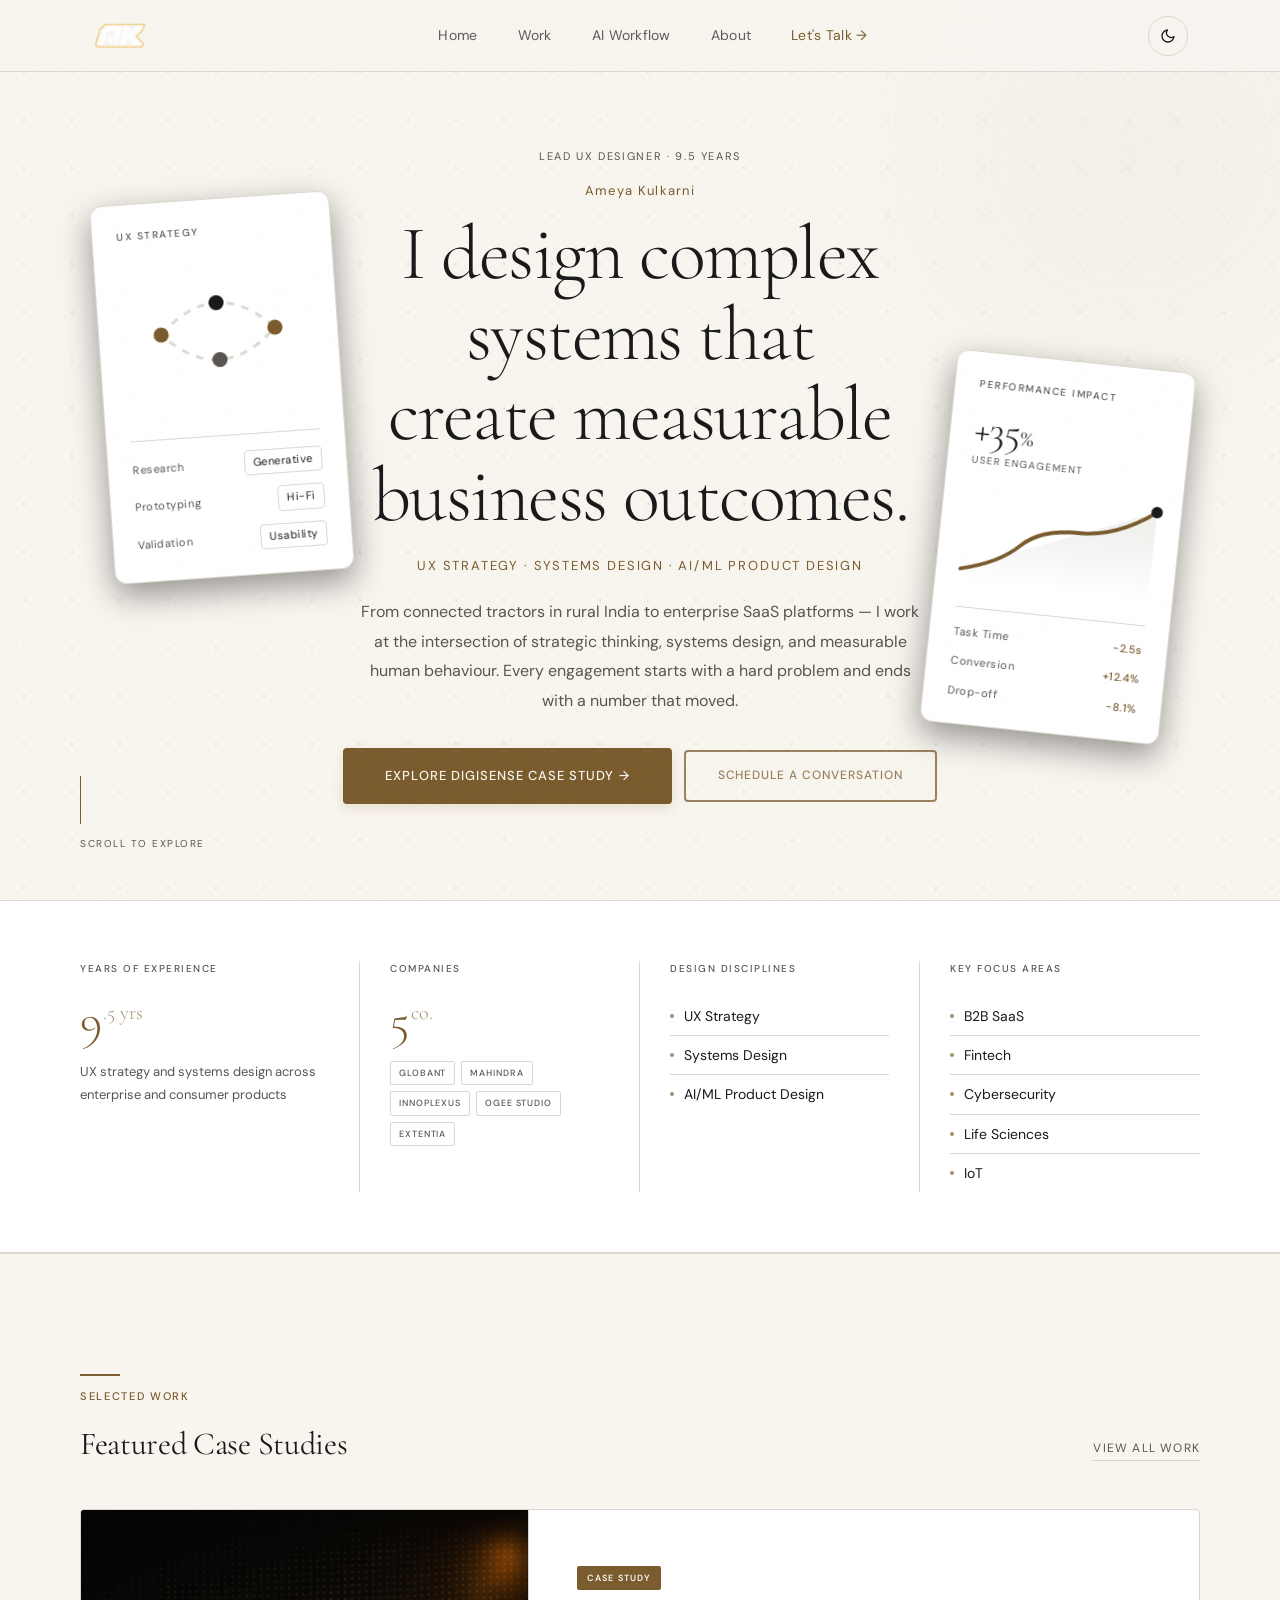
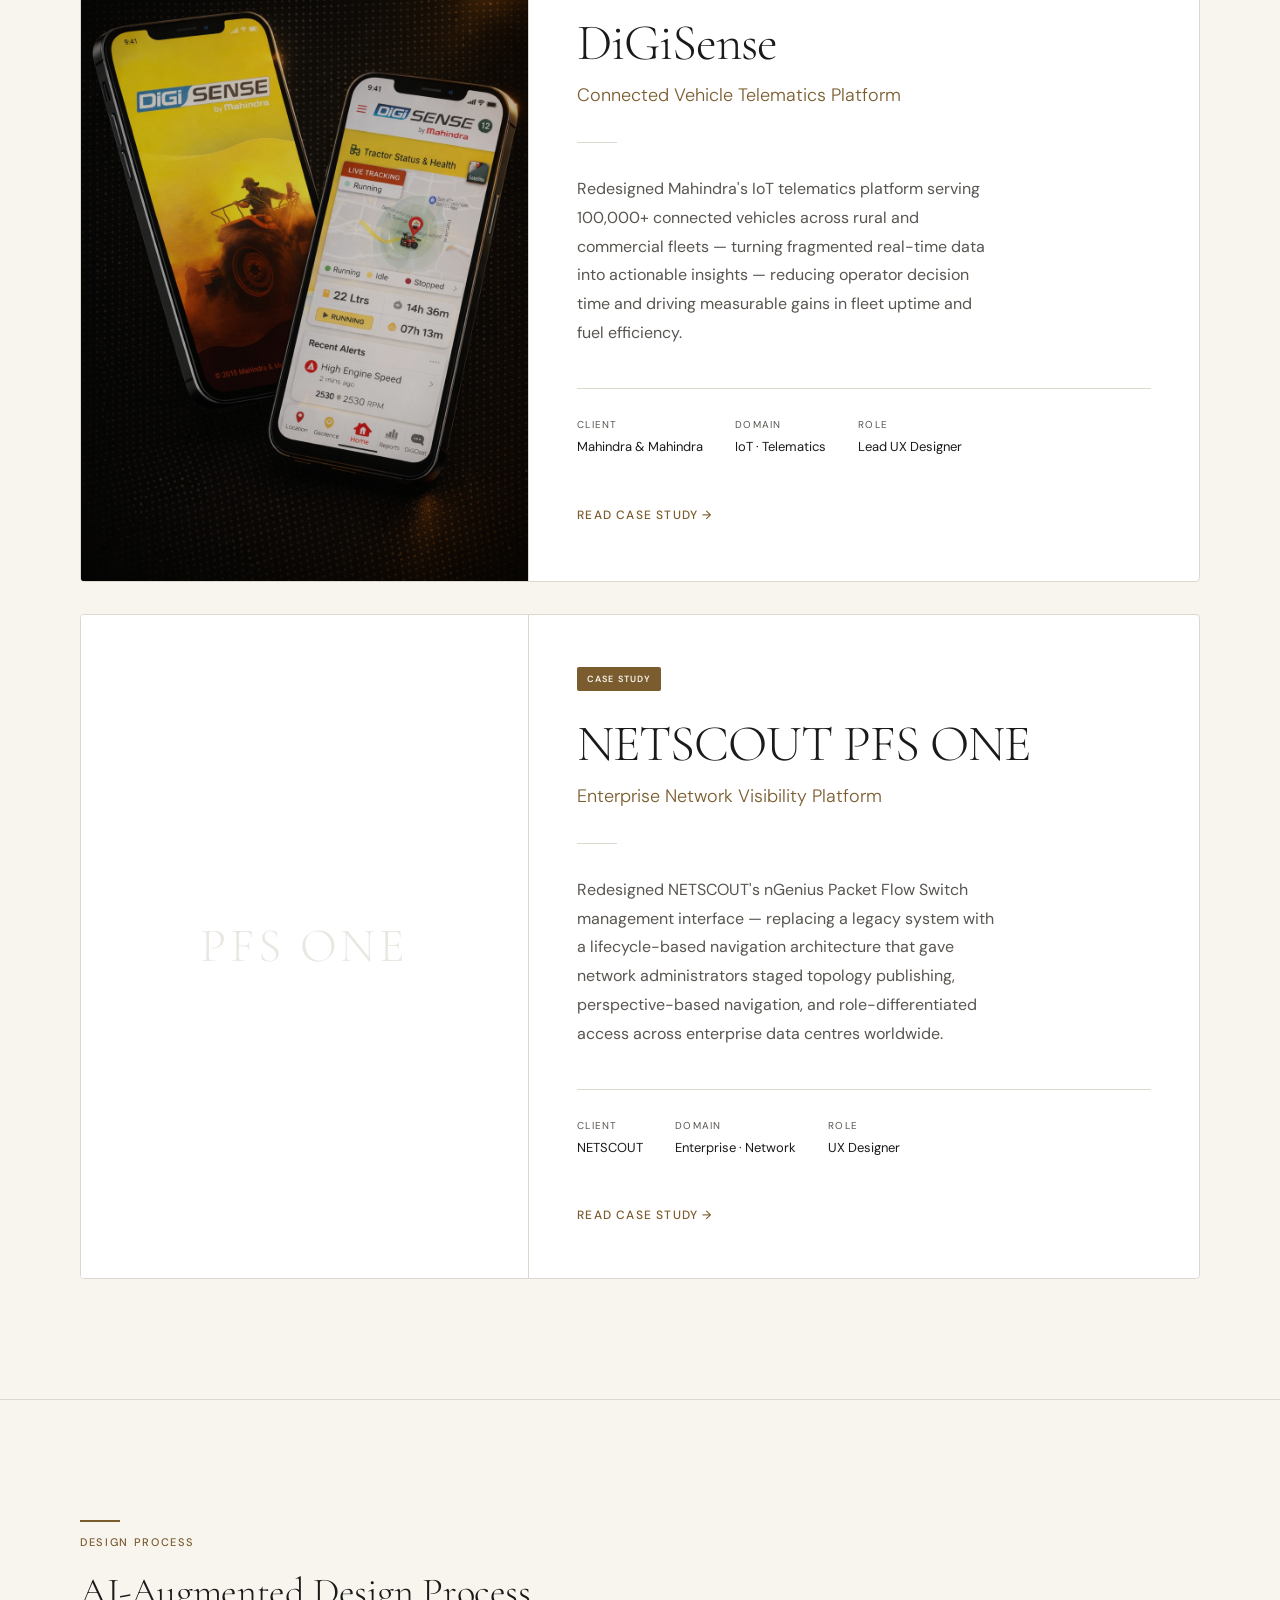
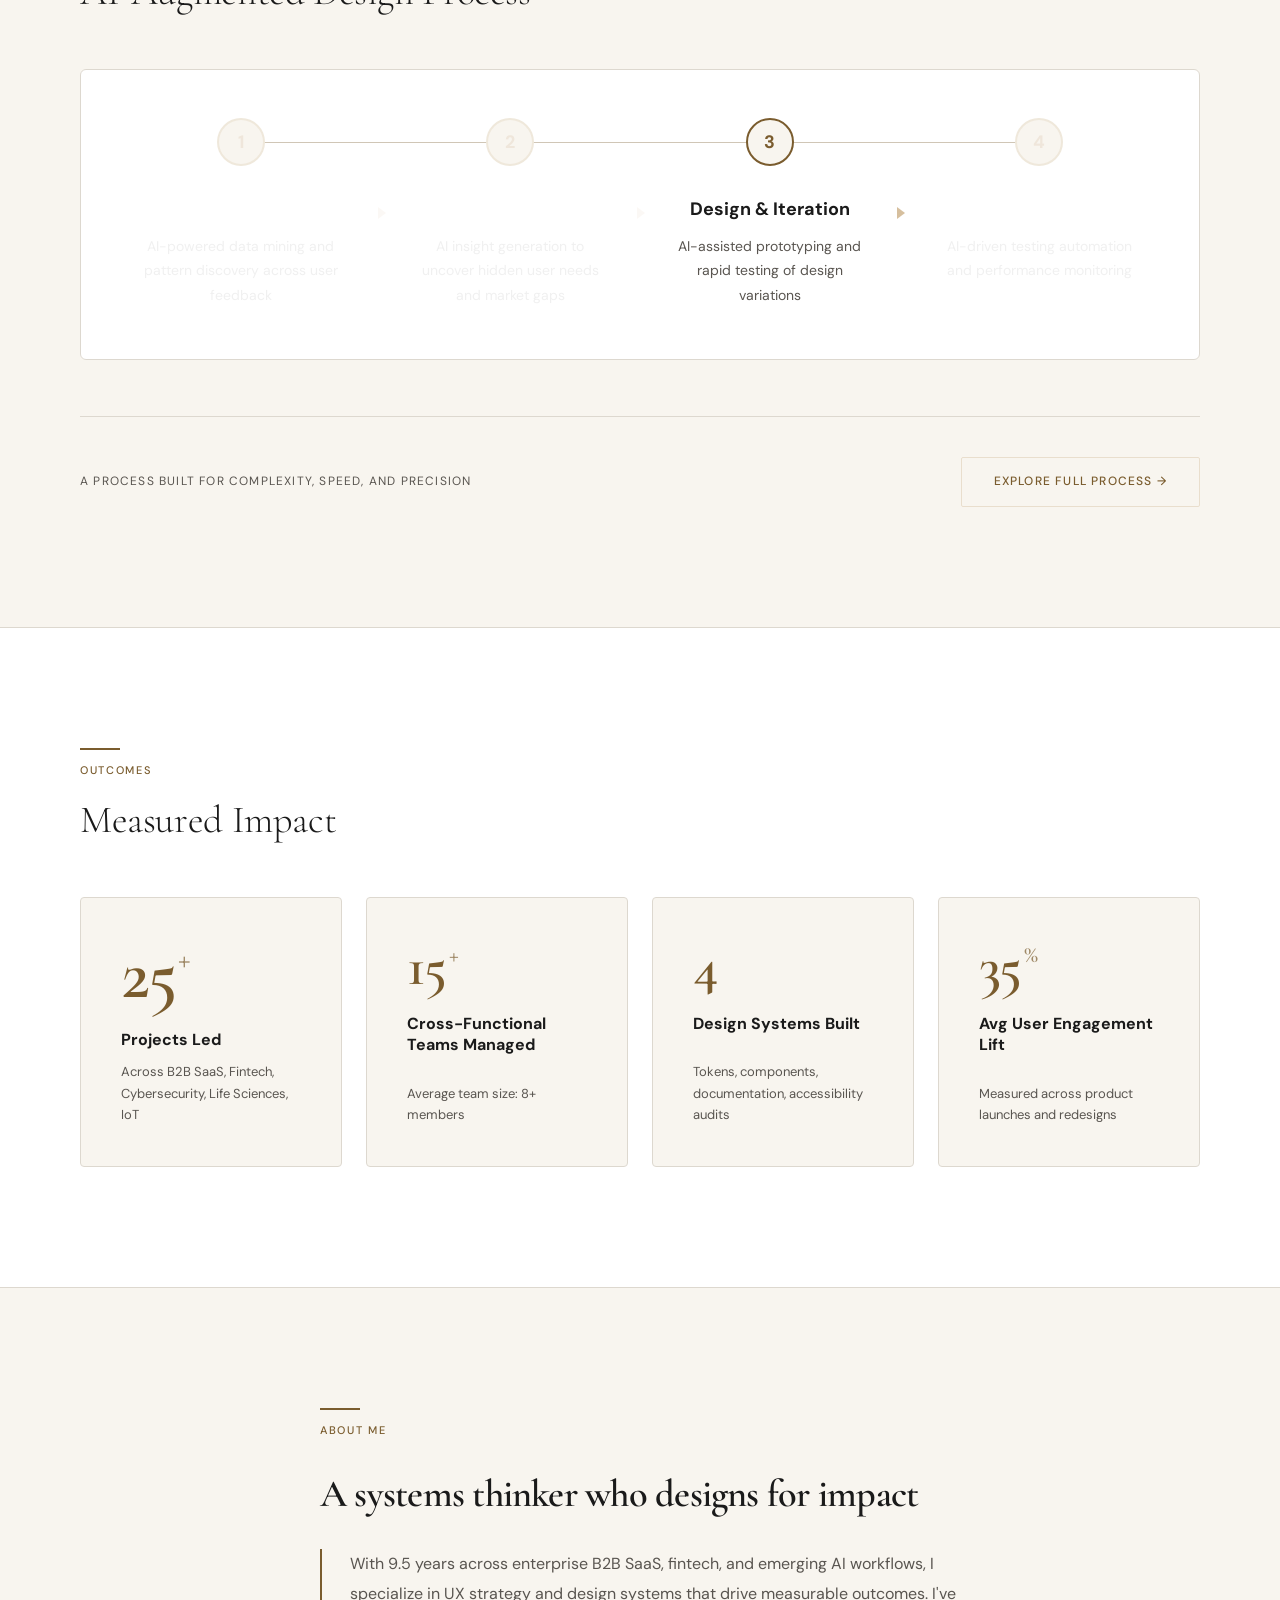
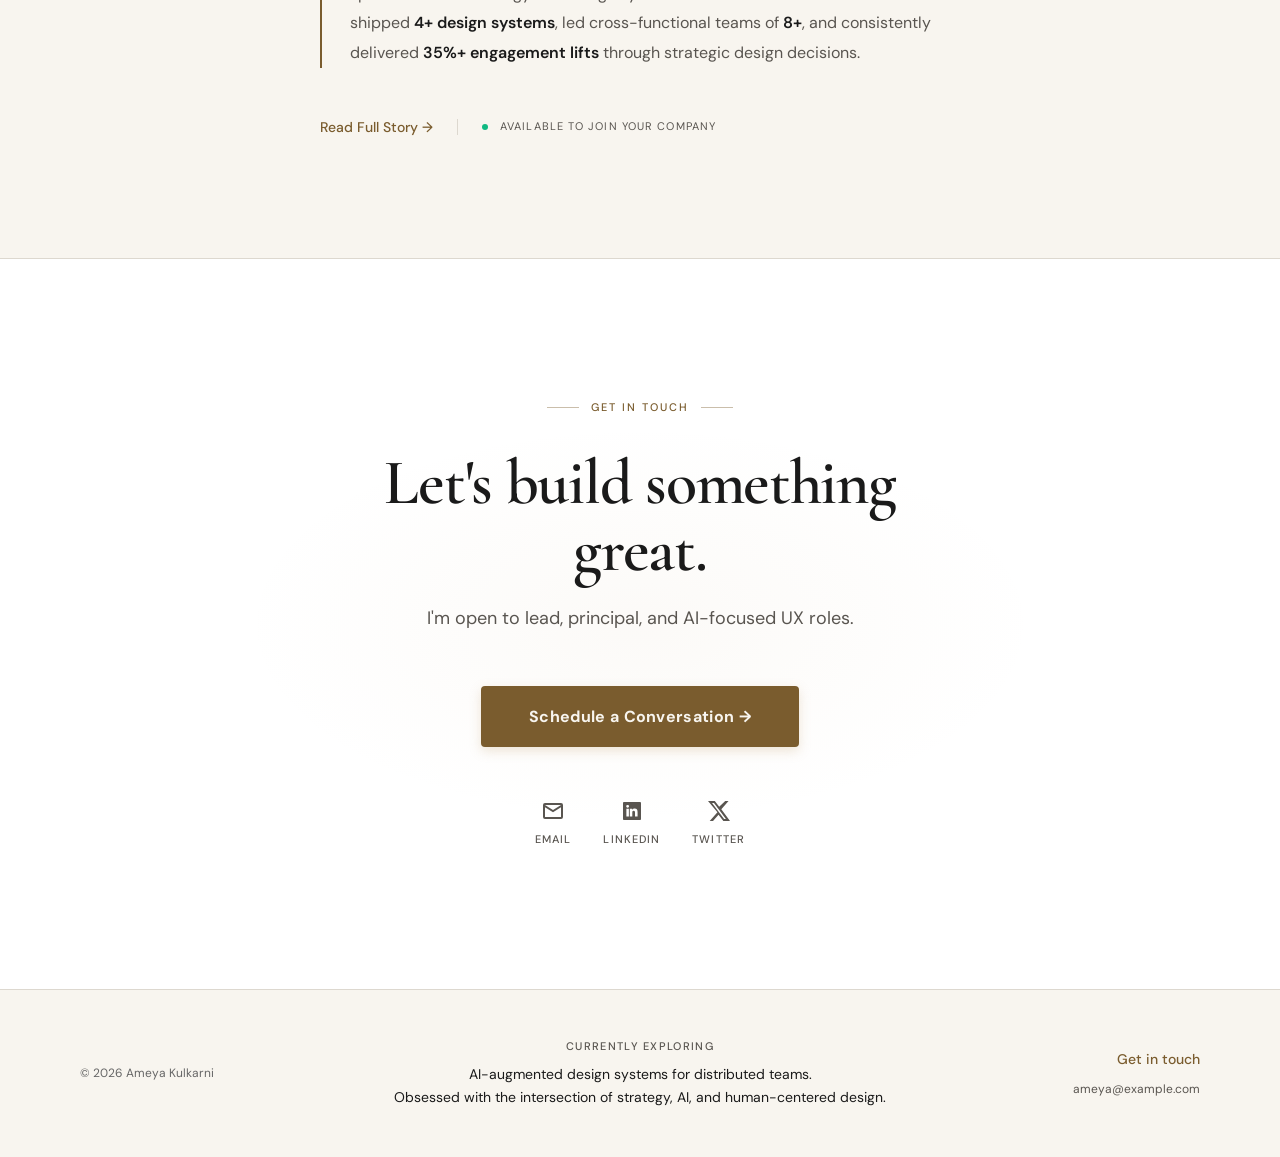
==== commit 4dad7321: "fix: apply dark/light mode toggle changes correctly Properly extract and apply the WCAG-compliant th" ====
--- a/index.html
+++ b/index.html
@@ -10,12 +10,32 @@
   <link
     href="https://fonts.googleapis.com/css2?family=Cormorant+Garamond:ital,wght@0,300;0,400;1,300;1,400&family=DM+Sans:wght@300;400;500&display=swap"
     rel="stylesheet">
+  <script>(function(){var s=localStorage.getItem('theme');var p=window.matchMedia&&window.matchMedia('(prefers-color-scheme: light)').matches?'light':'dark';document.documentElement.setAttribute('data-theme',s||p);})();</script>
   <link rel="stylesheet" type="text/css" href="style.css">
 </head>
 
 <body>
   <div class="loading-overlay" id="loading-overlay">
     <div class="loading-spinner"></div>
+  </div>
+
+  <!-- ARTIFACT MODAL — lives outside case-view so position:fixed works correctly -->
+  <div class="artifact-modal" id="artifact-modal" role="dialog" aria-modal="true" aria-hidden="true">
+    <div class="artifact-modal-inner">
+      <div class="artifact-modal-image">
+        <span class="artifact-modal-image-label" id="modal-image-label"></span>
+        <div class="artifact-modal-image-placeholder">
+          <span id="modal-image-title"></span>
+          <p>Wireframe image — add PDF export here</p>
+        </div>
+      </div>
+      <div class="artifact-modal-annotations">
+        <button class="artifact-modal-close" id="modal-close" aria-label="Close">×</button>
+        <h3 class="artifact-modal-title" id="modal-title"></h3>
+        <p class="artifact-modal-decision" id="modal-decision"></p>
+        <div id="modal-annotations"></div>
+      </div>
+    </div>
   </div>
 
 
@@ -179,7 +199,7 @@
         <span>Selected Work</span>
         <h2 class="section-title">Featured Case Studies</h2>
       </div>
-      <a href="#" class="view-all">View All Work</a>
+      <a href="#work" class="view-all">View All Work</a>
     </div>
 
     <a href="#digisense" class="work-card reveal reveal-0">
--- a/style.css
+++ b/style.css
@@ -7,6 +7,35 @@
   --accent: #C8A97E;
   --font-display: 'Cormorant Garamond', serif;
   --font-body: 'DM Sans', sans-serif;
+
+  --nav-bg: rgba(10,10,10,0.92);
+  --mobile-menu-bg: rgba(10,10,10,0.97);
+  --nav-link-color: rgba(255,255,255,0.55);
+  --mobile-menu-divider: rgba(255,255,255,0.04);
+  --card-bg: #111111;
+  --dot-color: #1A1A1A;
+  --scrollbar-thumb: rgba(200,169,126,0.2);
+  --scrollbar-thumb-hover: rgba(200,169,126,0.4);
+  --noise-opacity: 0.4;
+}
+
+html[data-theme="light"] {
+  --bg: #F8F5EF;
+  --surface: #FFFFFF;
+  --border: #DDD8CF;
+  --text: #1A1A1A;
+  --muted: #595550;
+  --accent: #7A5C2E;
+
+  --nav-bg: rgba(248,245,239,0.92);
+  --mobile-menu-bg: rgba(248,245,239,0.97);
+  --nav-link-color: rgba(26,26,26,0.70);
+  --mobile-menu-divider: rgba(26,26,26,0.08);
+  --card-bg: #FFFFFF;
+  --dot-color: #DDD8CF;
+  --scrollbar-thumb: rgba(122,92,46,0.3);
+  --scrollbar-thumb-hover: rgba(122,92,46,0.5);
+  --noise-opacity: 0.15;
 }
 
 *,
@@ -19,7 +48,17 @@
 
 html {
   scroll-behavior: smooth;
-}
+  scrollbar-width: thin;
+  scrollbar-color: var(--scrollbar-thumb) transparent;
+}
+
+html::-webkit-scrollbar { width: 4px; }
+html::-webkit-scrollbar-track { background: transparent; }
+html::-webkit-scrollbar-thumb {
+  background: var(--scrollbar-thumb);
+  border-radius: 2px;
+}
+html::-webkit-scrollbar-thumb:hover { background: var(--scrollbar-thumb-hover); }
 
 body {
   background: var(--bg);
@@ -29,6 +68,7 @@
   line-height: 1.6;
   -webkit-font-smoothing: antialiased;
   overflow-x: hidden;
+  transition: background-color 0.2s ease, color 0.2s ease;
 }
 
 /* ── NOISE TEXTURE ── */
@@ -39,7 +79,7 @@
   background-image: url("data:image/svg+xml,%3Csvg viewBox='0 0 256 256' xmlns='http://www.w3.org/2000/svg'%3E%3Cfilter id='noise'%3E%3CfeTurbulence type='fractalNoise' baseFrequency='0.9' numOctaves='4' stitchTiles='stitch'/%3E%3C/filter%3E%3Crect width='100%25' height='100%25' filter='url(%23noise)' opacity='0.03'/%3E%3C/svg%3E");
   pointer-events: none;
   z-index: 1000;
-  opacity: 0.4;
+  opacity: var(--noise-opacity);
 }
 
 /* ── NAVIGATION ── */
@@ -53,11 +93,12 @@
   align-items: center;
   justify-content: space-between;
   padding: 0 80px;
-  background: rgba(10, 10, 10, 0.92);
+  background: var(--nav-bg);
   backdrop-filter: blur(12px);
   -webkit-backdrop-filter: blur(12px);
   border-bottom: 1px solid var(--border);
   z-index: 100;
+  transition: background-color 0.2s ease, border-color 0.2s ease;
 }
 
 .nav-logo {
@@ -83,7 +124,7 @@
 .nav-links a {
   display: inline-block;
   font-size: 14px;
-  color: rgba(255, 255, 255, 0.55);
+  color: var(--nav-link-color);
   text-decoration: none;
   letter-spacing: 0.02em;
   padding: 4px 20px;
@@ -192,11 +233,49 @@
   transform: translateY(-6.5px) rotate(-45deg);
 }
 
+/* ── THEME TOGGLE ── */
+.theme-toggle {
+  width: 40px;
+  height: 40px;
+  border-radius: 50%;
+  background: transparent;
+  border: 1px solid var(--border);
+  color: var(--text);
+  cursor: pointer;
+  display: flex;
+  align-items: center;
+  justify-content: center;
+  padding: 0;
+  flex-shrink: 0;
+  transition: background 0.2s, border-color 0.2s;
+  margin-right: 12px;
+}
+.theme-toggle:hover { background: var(--surface); border-color: var(--accent); }
+.theme-toggle:focus-visible { outline: 2px solid var(--accent); outline-offset: 2px; }
+.theme-toggle svg {
+  width: 16px;
+  height: 16px;
+  stroke: currentColor;
+  fill: none;
+  stroke-width: 2;
+  stroke-linecap: round;
+  stroke-linejoin: round;
+}
+html[data-theme="light"] .icon-sun { display: none; }
+html:not([data-theme="light"]) .icon-moon { display: none; }
+
+@media (max-width: 768px) {
+  .theme-toggle { margin-right: 8px; }
+}
+@media (max-width: 480px) {
+  .theme-toggle { margin-right: 4px; }
+}
+
 /* ── MOBILE MENU OVERLAY ── */
 .mobile-menu {
   position: fixed;
   inset: 0;
-  background: rgba(10, 10, 10, 0.97);
+  background: var(--mobile-menu-bg);
   backdrop-filter: blur(20px);
   -webkit-backdrop-filter: blur(20px);
   z-index: 200;
@@ -206,7 +285,7 @@
   padding: 96px 40px 48px;
   opacity: 0;
   pointer-events: none;
-  transition: opacity 0.3s ease;
+  transition: opacity 0.3s ease, background-color 0.2s ease;
 }
 
 .mobile-menu.is-open {
@@ -236,7 +315,7 @@
 
 .mobile-menu-links li {
   overflow: hidden;
-  border-bottom: 1px solid rgba(255, 255, 255, 0.04);
+  border-bottom: 1px solid var(--mobile-menu-divider);
 }
 
 .mobile-menu-links li:last-child {
@@ -392,7 +471,7 @@
   content: '';
   position: absolute;
   inset: 0;
-  background-image: radial-gradient(circle, #1A1A1A 1.5px, transparent 1.5px);
+  background-image: radial-gradient(circle, var(--dot-color) 1.5px, transparent 1.5px);
   background-size: 48px 48px;
   pointer-events: none;
 }
@@ -421,7 +500,7 @@
 .floating-card {
   position: absolute;
   width: 240px;
-  background: rgba(17, 17, 17, 0.65);
+  background: var(--card-bg);
   backdrop-filter: blur(16px);
   -webkit-backdrop-filter: blur(16px);
   border: 1px solid var(--border);
@@ -2112,6 +2191,7 @@
   background: var(--bg);
   border-top: 1px solid var(--border);
   padding: 48px 80px;
+  transition: background-color 0.2s ease, border-color 0.2s ease;
 }
 
 .footer-row {
@@ -2244,6 +2324,211 @@
   will-change: opacity, transform;
 }
 
+/* ── ARTIFACT MODAL (shell-level — outside case-view) ── */
+:root {
+  --pfs-bg: #0A0A0A;
+  --pfs-surface: #111111;
+  --pfs-border: #1F1F1F;
+  --pfs-text: #FFFFFF;
+  --pfs-muted: #888888;
+  --pfs-accent: #C8A97E;
+  --pfs-font-display: 'Cormorant Garamond', serif;
+  --pfs-font-body: 'DM Sans', sans-serif;
+}
+
+.artifact-modal {
+  position: fixed;
+  inset: 0;
+  background: rgba(0,0,0,0.94);
+  backdrop-filter: blur(16px);
+  z-index: 500;
+  display: flex;
+  align-items: center;
+  justify-content: center;
+  padding: 40px;
+  opacity: 0;
+  pointer-events: none;
+  transition: opacity 0.3s ease;
+}
+
+.artifact-modal.is-open {
+  opacity: 1;
+  pointer-events: all;
+}
+
+.artifact-modal-inner {
+  background: var(--surface, var(--pfs-surface));
+  border: 1px solid rgba(200,169,126,0.2);
+  border-radius: 8px;
+  width: 100%;
+  max-width: 1100px;
+  max-height: 90vh;
+  display: grid;
+  grid-template-columns: 3fr 2fr;
+  overflow: hidden;
+  position: relative;
+  transform: translateY(16px);
+  transition: transform 0.35s cubic-bezier(0.16,1,0.3,1);
+}
+
+.artifact-modal.is-open .artifact-modal-inner { transform: translateY(0); }
+
+.artifact-modal-close {
+  position: absolute;
+  top: 20px; right: 24px;
+  font-size: 20px;
+  color: var(--muted, var(--pfs-muted));
+  background: none;
+  border: none;
+  cursor: pointer;
+  transition: color 0.2s;
+  line-height: 1;
+  z-index: 10;
+  width: 36px; height: 36px;
+  display: flex;
+  align-items: center;
+  justify-content: center;
+}
+
+.artifact-modal-close:hover { color: var(--text, var(--pfs-text)); }
+
+.artifact-modal-image {
+  background: var(--bg, var(--pfs-bg));
+  border-right: 1px solid var(--border, var(--pfs-border));
+  display: flex;
+  align-items: center;
+  justify-content: center;
+  padding: 48px;
+  min-height: 500px;
+  position: relative;
+  overflow: hidden;
+}
+
+.artifact-modal-image-placeholder {
+  display: flex;
+  flex-direction: column;
+  align-items: center;
+  gap: 16px;
+  opacity: 0.25;
+  text-align: center;
+}
+
+.artifact-modal-image-placeholder span {
+  font-family: var(--font-display, var(--pfs-font-display));
+  font-size: 32px;
+  font-weight: 300;
+  color: var(--muted, var(--pfs-muted));
+  letter-spacing: 0.05em;
+}
+
+.artifact-modal-image-placeholder p {
+  font-size: 11px;
+  letter-spacing: 0.1em;
+  color: var(--muted, var(--pfs-muted));
+  text-transform: uppercase;
+}
+
+.artifact-modal-image-label {
+  position: absolute;
+  top: 20px; left: 24px;
+  font-size: 10px;
+  letter-spacing: 0.12em;
+  color: var(--accent, var(--pfs-accent));
+  text-transform: uppercase;
+}
+
+.artifact-modal-annotations {
+  padding: 48px 40px;
+  display: flex;
+  flex-direction: column;
+  gap: 20px;
+  overflow-y: auto;
+  min-height: 0;
+  max-height: 90vh;
+  scrollbar-width: thin;
+  scrollbar-color: var(--scrollbar-thumb) transparent;
+}
+
+.artifact-modal-annotations::-webkit-scrollbar { width: 4px; }
+.artifact-modal-annotations::-webkit-scrollbar-track { background: transparent; }
+.artifact-modal-annotations::-webkit-scrollbar-thumb {
+  background: var(--scrollbar-thumb);
+  border-radius: 2px;
+}
+.artifact-modal-annotations::-webkit-scrollbar-thumb:hover { background: var(--scrollbar-thumb-hover); }
+
+#modal-annotations {
+  display: flex;
+  flex-direction: column;
+  gap: 8px;
+}
+
+.artifact-modal-title {
+  font-family: var(--font-display, var(--pfs-font-display));
+  font-size: 22px;
+  font-weight: 300;
+  color: var(--text, var(--pfs-text));
+  line-height: 1.3;
+  margin-bottom: 8px;
+  padding-right: 40px;
+}
+
+.artifact-modal-decision {
+  font-size: 13px;
+  color: var(--muted, var(--pfs-muted));
+  line-height: 1.7;
+  padding-bottom: 20px;
+  border-bottom: 1px solid var(--border, var(--pfs-border));
+  margin-bottom: 4px;
+}
+
+.annotation-item {
+  padding: 20px;
+  background: var(--bg, var(--pfs-bg));
+  border: 1px solid var(--border, var(--pfs-border));
+  border-radius: 4px;
+  border-left: 2px solid var(--accent, var(--pfs-accent));
+  display: flex;
+  flex-direction: column;
+  gap: 8px;
+}
+
+.annotation-item-header { display: flex; align-items: center; gap: 10px; }
+
+.annotation-badge {
+  width: 24px; height: 24px;
+  border-radius: 50%;
+  background: var(--accent, var(--pfs-accent));
+  color: var(--bg, var(--pfs-bg));
+  font-size: 11px;
+  font-weight: 500;
+  display: flex;
+  align-items: center;
+  justify-content: center;
+  flex-shrink: 0;
+  font-family: var(--font-body, var(--pfs-font-body));
+}
+
+.annotation-label {
+  font-size: 10px;
+  letter-spacing: 0.12em;
+  color: var(--accent, var(--pfs-accent));
+  text-transform: uppercase;
+  font-weight: 500;
+}
+
+.annotation-text { font-size: 13px; color: var(--muted, var(--pfs-muted)); line-height: 1.7; }
+
+@media (max-width: 1024px) {
+  .artifact-modal-inner { grid-template-columns: 1fr; max-height: 95vh; }
+  .artifact-modal-image { min-height: 280px; border-right: none; border-bottom: 1px solid var(--border, var(--pfs-border)); }
+}
+
+@media (max-width: 768px) {
+  .artifact-modal { padding: 20px; }
+  .artifact-modal-annotations { padding: 28px 24px; }
+}
+
 .view-exit {
   opacity: 0;
   transform: translateY(-20px);
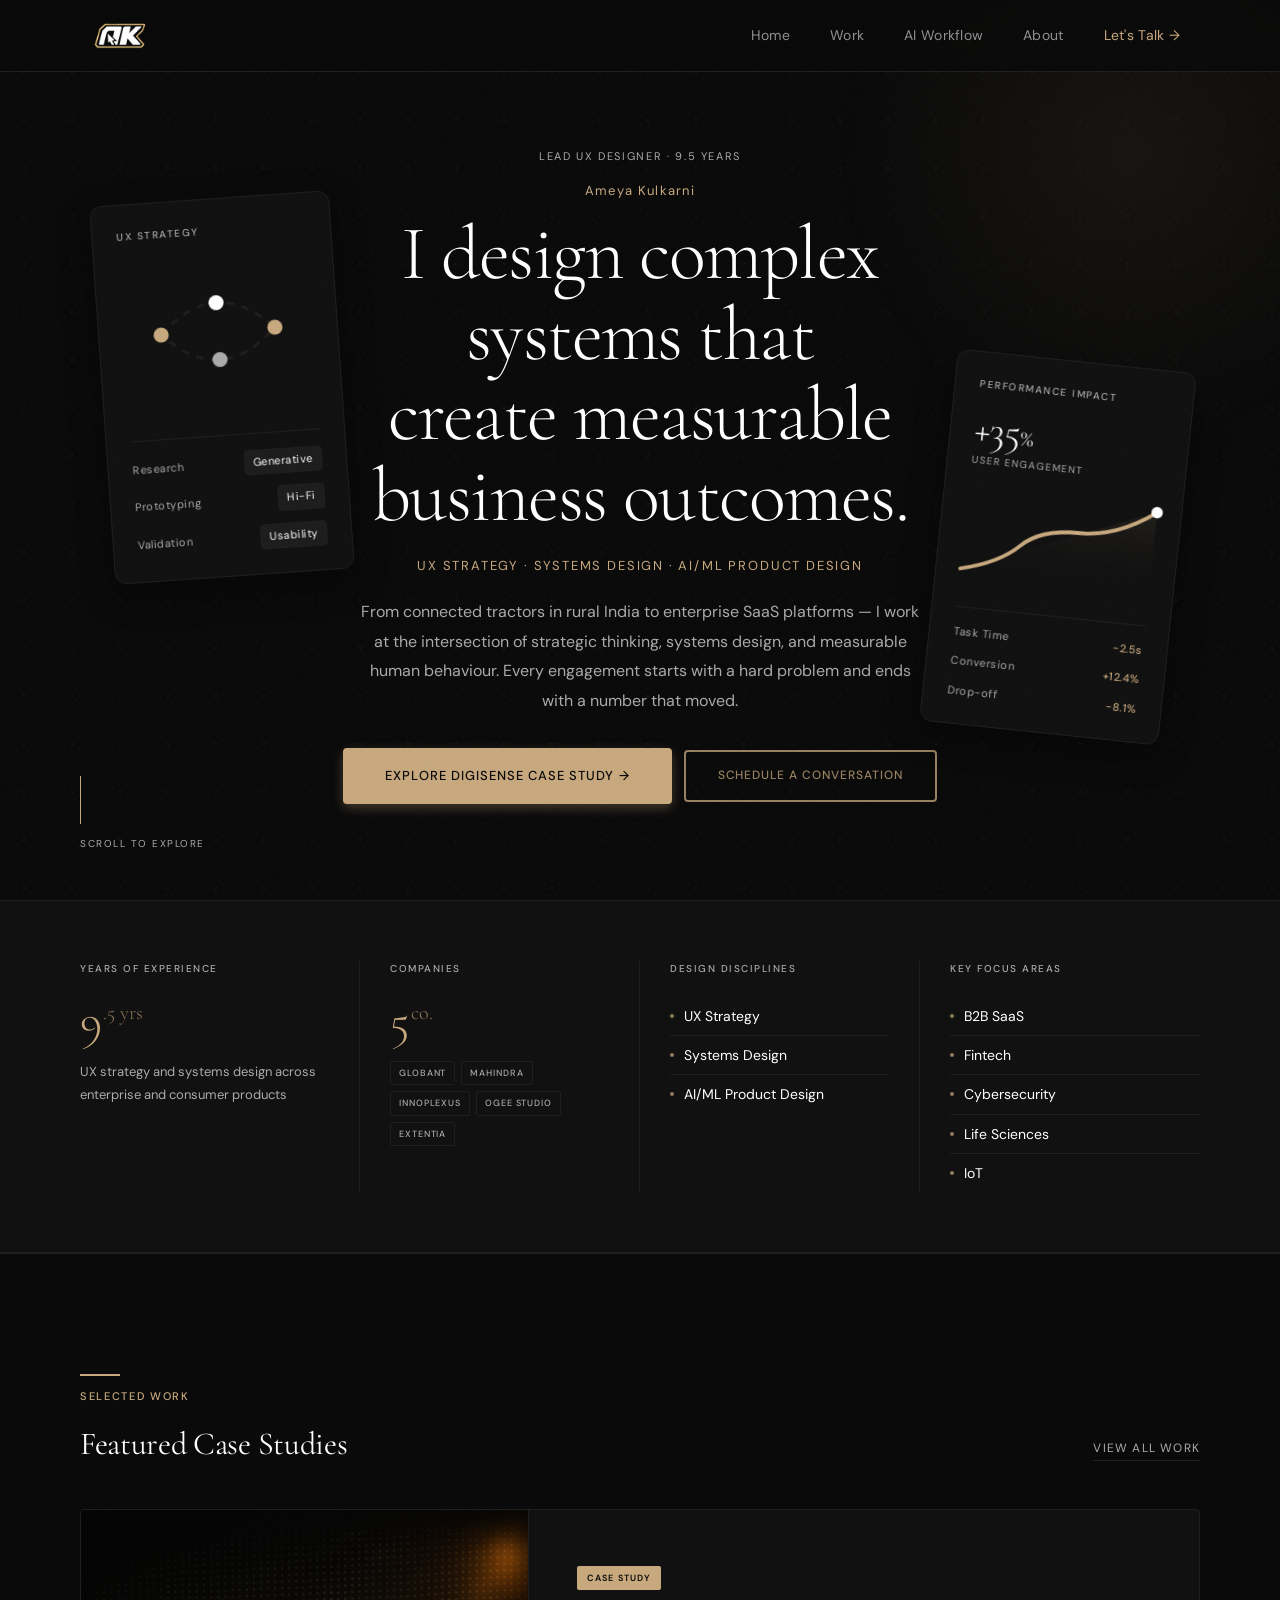
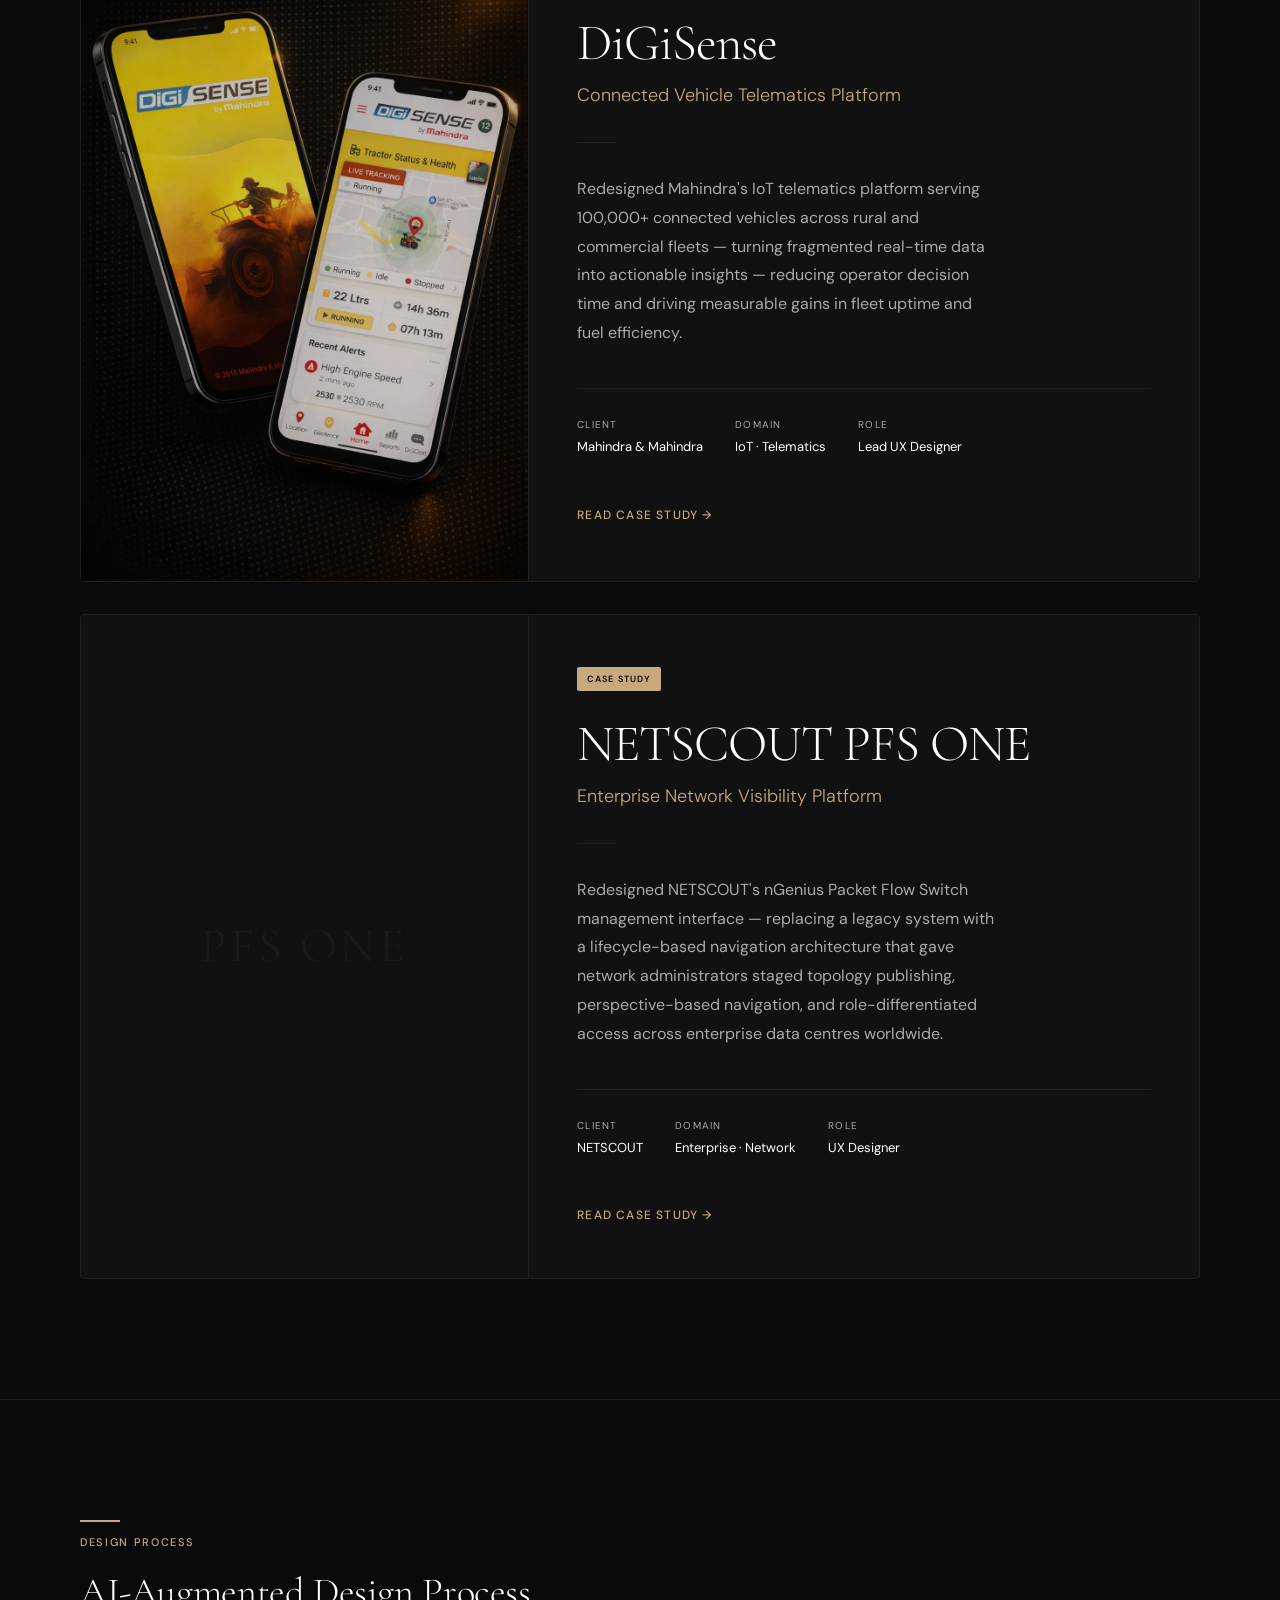
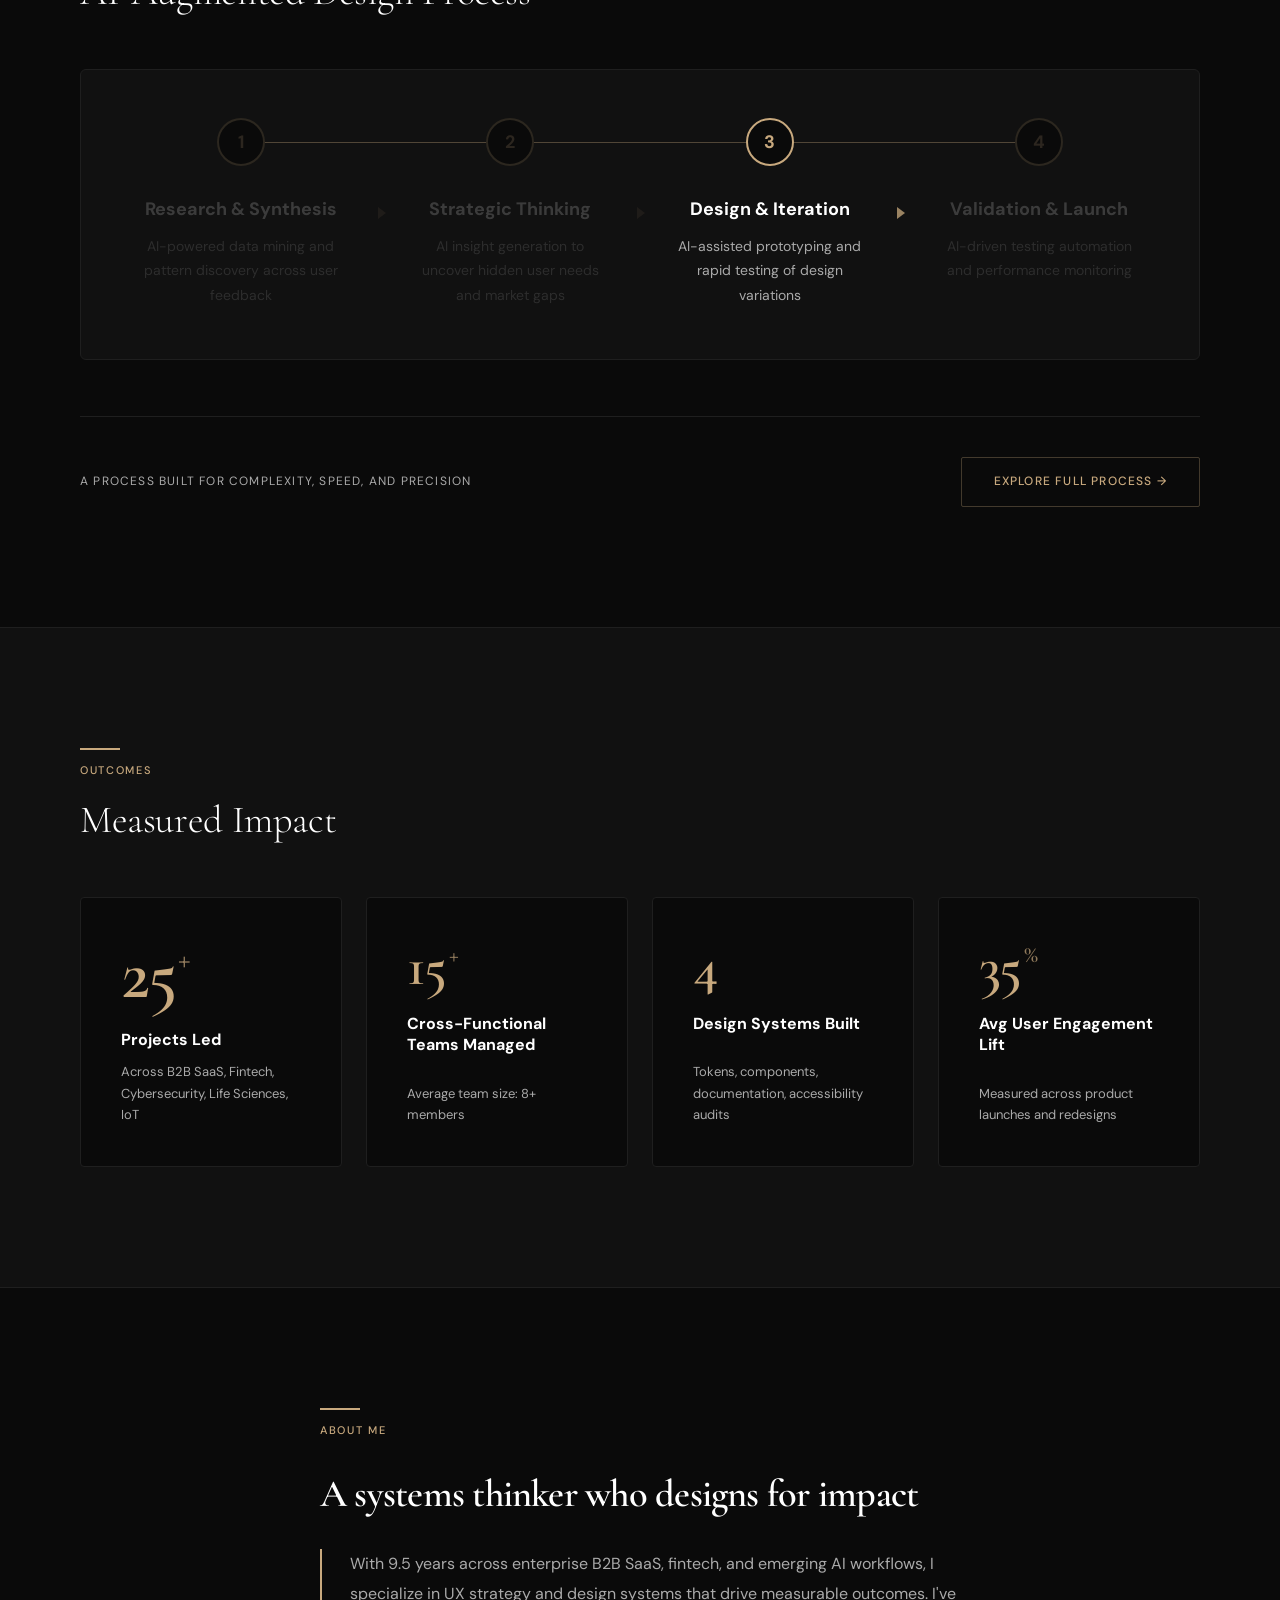
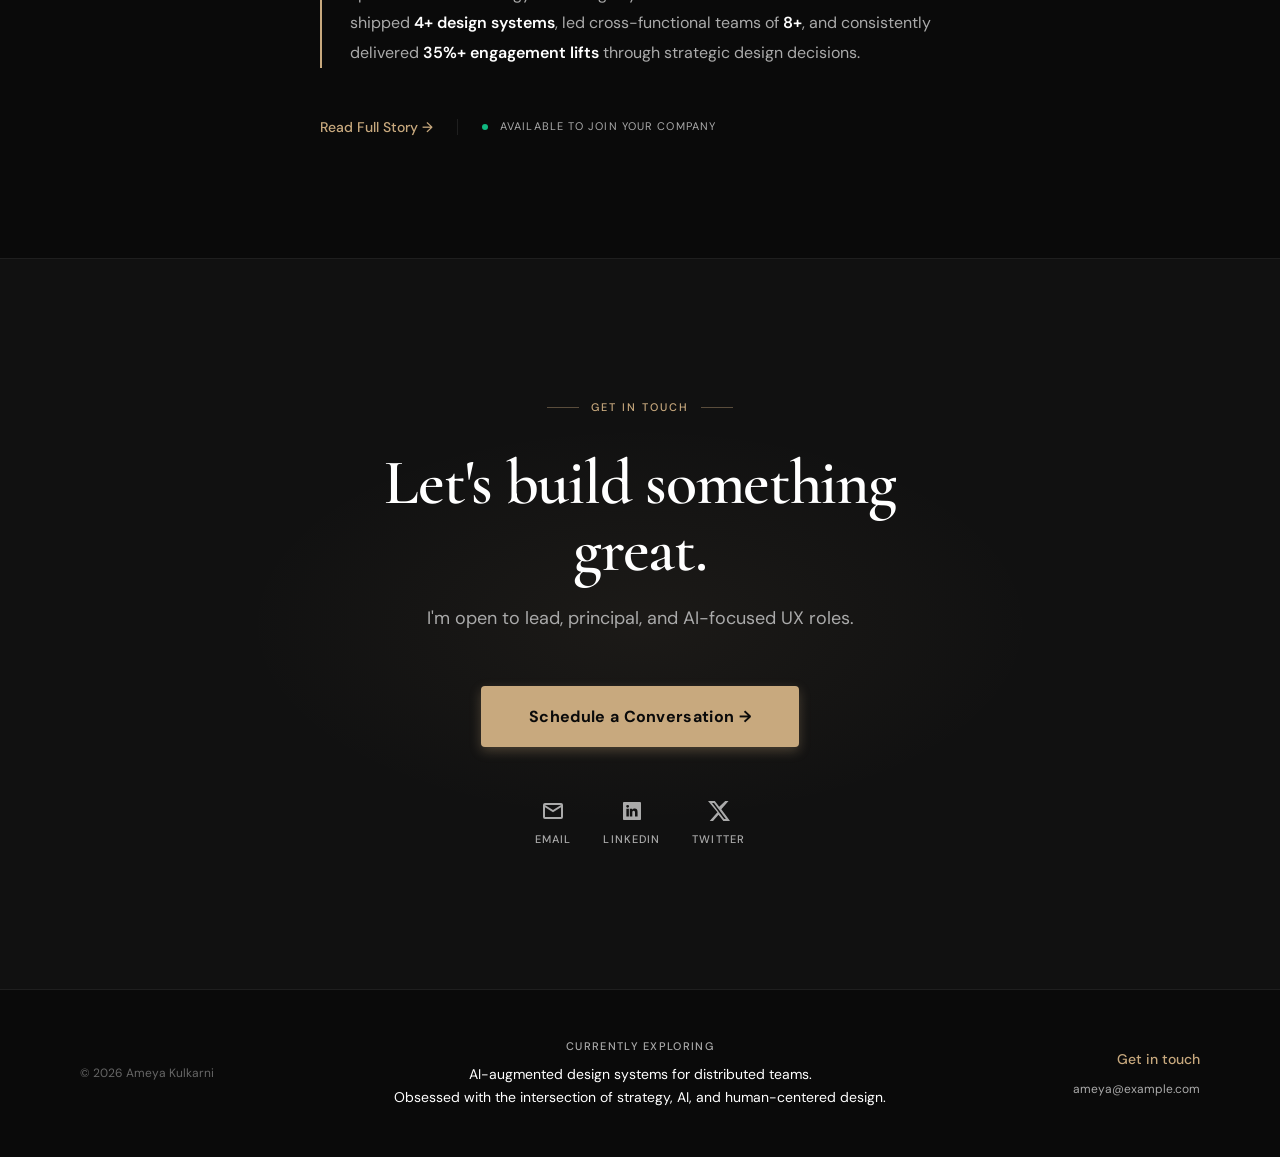
==== commit 3687f17d: "Merge pull request #7 from Ameosh18/main Add Work portfolio page with featured case studies" ====
--- a/index.html
+++ b/index.html
@@ -10,7 +10,6 @@
   <link
     href="https://fonts.googleapis.com/css2?family=Cormorant+Garamond:ital,wght@0,300;0,400;1,300;1,400&family=DM+Sans:wght@300;400;500&display=swap"
     rel="stylesheet">
-  <script>(function(){var s=localStorage.getItem('theme');var p=window.matchMedia&&window.matchMedia('(prefers-color-scheme: light)').matches?'light':'dark';document.documentElement.setAttribute('data-theme',s||p);})();</script>
   <link rel="stylesheet" type="text/css" href="style.css">
 </head>
 
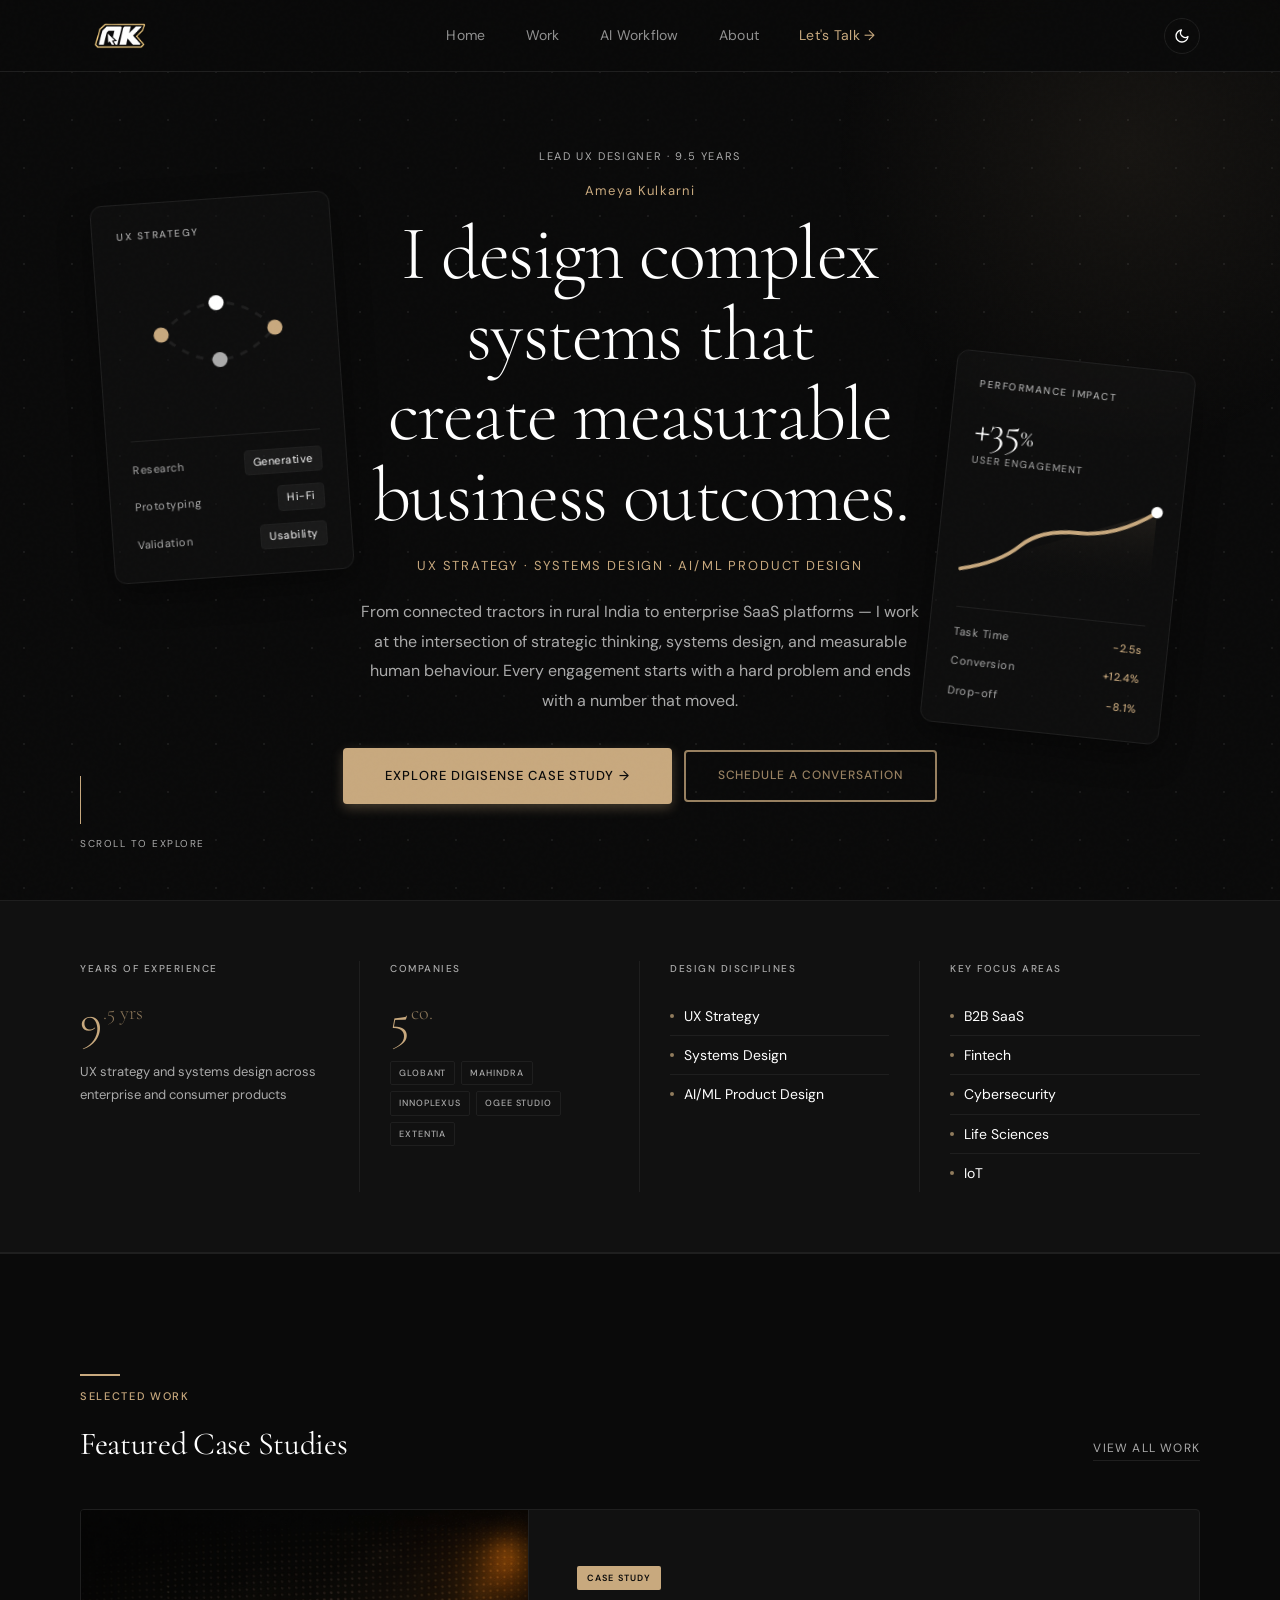
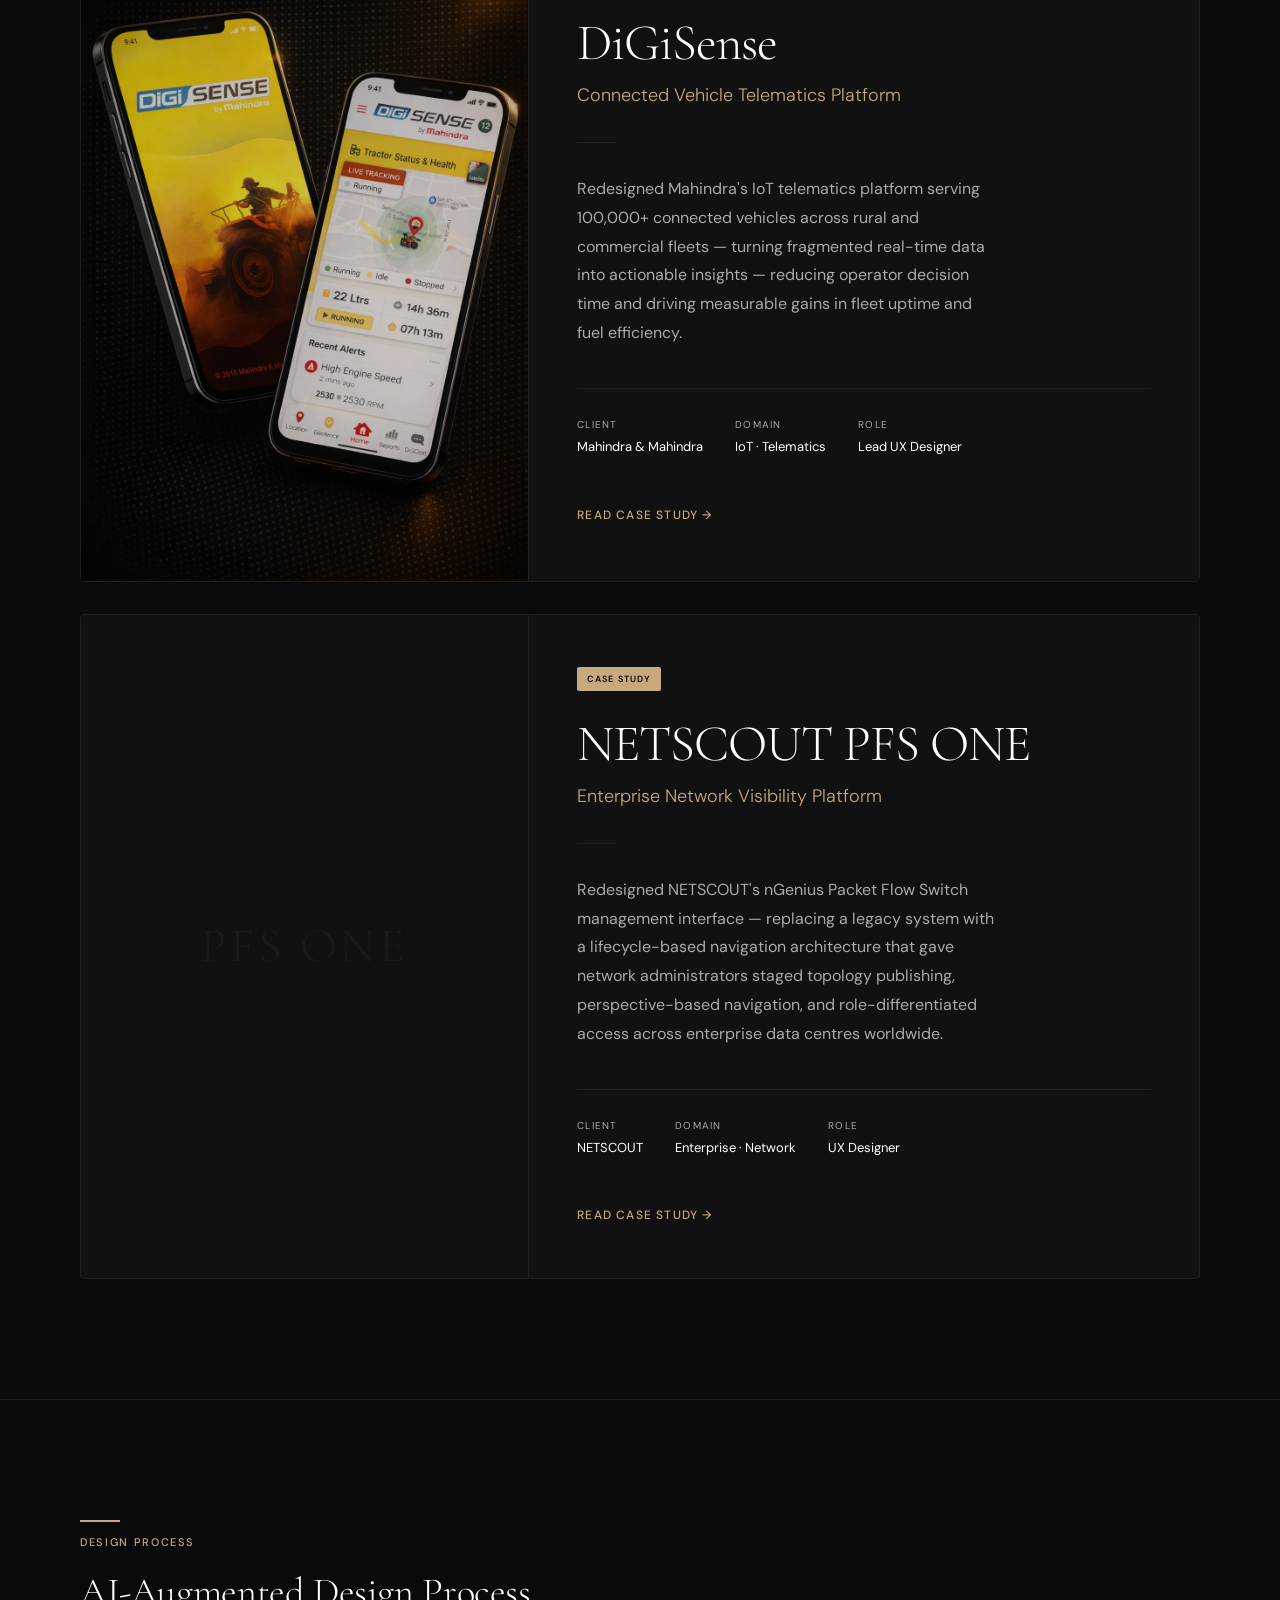
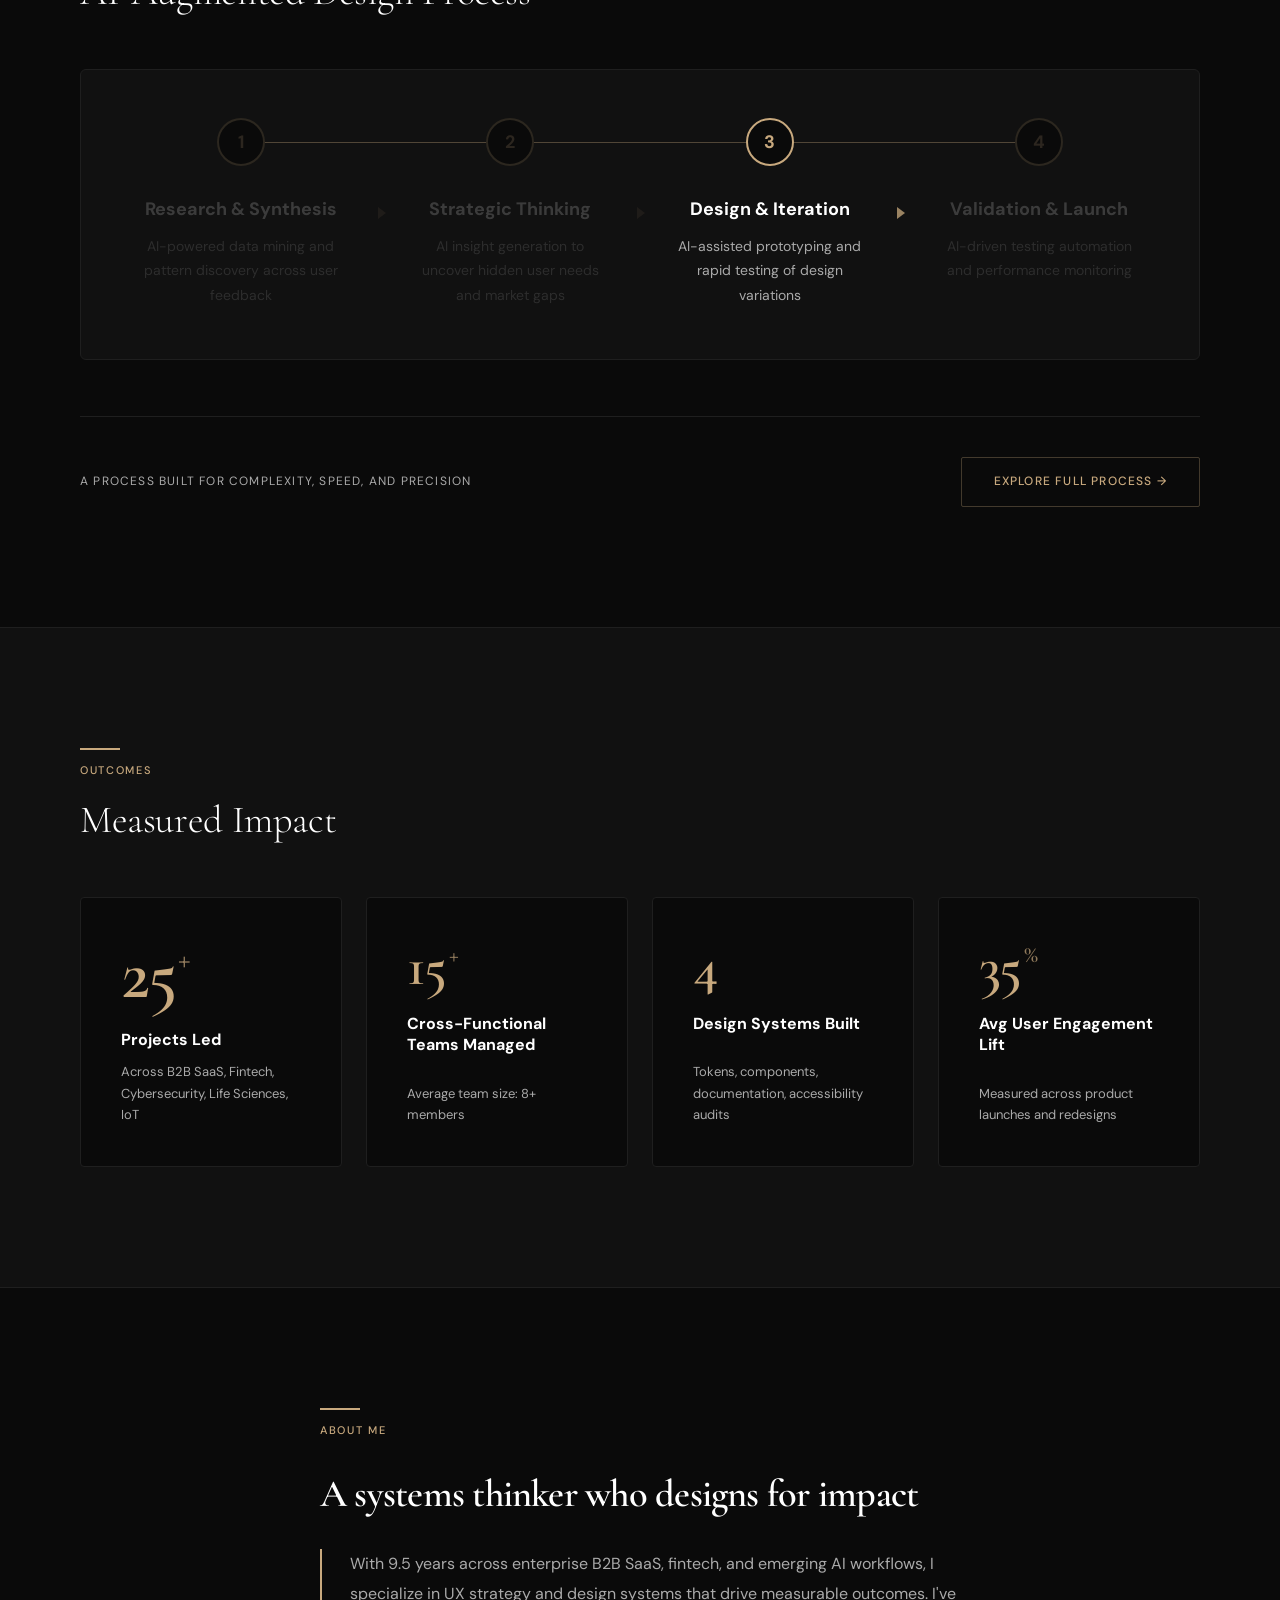
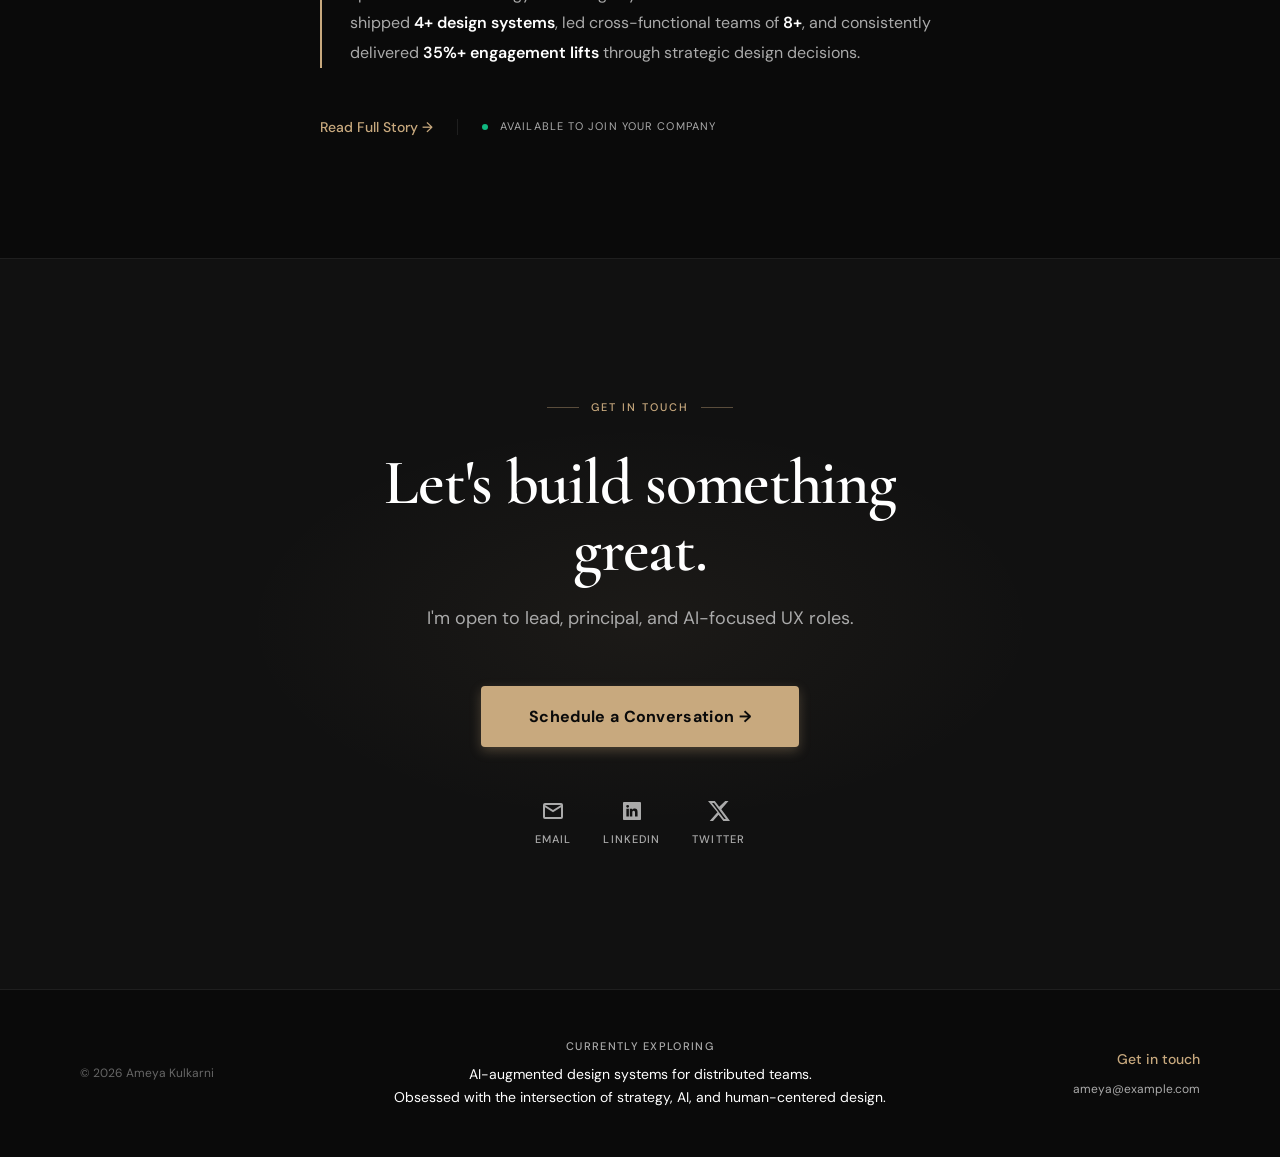
==== commit 0461d648: "feat: implement dark/light mode toggle Adds a sun/moon toggle button to the nav that switches betwee" ====
--- a/index.html
+++ b/index.html
@@ -1,6 +1,6 @@
 <!DOCTYPE html>
 <html lang="en">
-
+<script>if(localStorage.getItem('theme')==='light')document.documentElement.setAttribute('data-theme','light');</script>
 <head>
   <meta charset="UTF-8">
   <meta name="viewport" content="width=device-width, initial-scale=1.0">
--- a/style.css
+++ b/style.css
@@ -5,37 +5,21 @@
   --text: #FFFFFF;
   --muted: #AAAAAA;
   --accent: #C8A97E;
+  --nav-bg: rgba(10, 10, 10, 0.92);
+  --overlay-bg: rgba(10, 10, 10, 0.97);
   --font-display: 'Cormorant Garamond', serif;
   --font-body: 'DM Sans', sans-serif;
-
-  --nav-bg: rgba(10,10,10,0.92);
-  --mobile-menu-bg: rgba(10,10,10,0.97);
-  --nav-link-color: rgba(255,255,255,0.55);
-  --mobile-menu-divider: rgba(255,255,255,0.04);
-  --card-bg: #111111;
-  --dot-color: #1A1A1A;
-  --scrollbar-thumb: rgba(200,169,126,0.2);
-  --scrollbar-thumb-hover: rgba(200,169,126,0.4);
-  --noise-opacity: 0.4;
-}
-
-html[data-theme="light"] {
-  --bg: #F8F5EF;
-  --surface: #FFFFFF;
-  --border: #DDD8CF;
+}
+
+[data-theme="light"] {
+  --bg: #F7F4F0;
+  --surface: #EDEAE5;
+  --border: #D4CFC8;
   --text: #1A1A1A;
-  --muted: #595550;
-  --accent: #7A5C2E;
-
-  --nav-bg: rgba(248,245,239,0.92);
-  --mobile-menu-bg: rgba(248,245,239,0.97);
-  --nav-link-color: rgba(26,26,26,0.70);
-  --mobile-menu-divider: rgba(26,26,26,0.08);
-  --card-bg: #FFFFFF;
-  --dot-color: #DDD8CF;
-  --scrollbar-thumb: rgba(122,92,46,0.3);
-  --scrollbar-thumb-hover: rgba(122,92,46,0.5);
-  --noise-opacity: 0.15;
+  --muted: #5A5A5A;
+  --accent: #9B7A4D;
+  --nav-bg: rgba(247, 244, 240, 0.92);
+  --overlay-bg: rgba(247, 244, 240, 0.97);
 }
 
 *,
@@ -49,16 +33,16 @@
 html {
   scroll-behavior: smooth;
   scrollbar-width: thin;
-  scrollbar-color: var(--scrollbar-thumb) transparent;
+  scrollbar-color: rgba(200,169,126,0.2) transparent;
 }
 
 html::-webkit-scrollbar { width: 4px; }
 html::-webkit-scrollbar-track { background: transparent; }
 html::-webkit-scrollbar-thumb {
-  background: var(--scrollbar-thumb);
+  background: rgba(200,169,126,0.2);
   border-radius: 2px;
 }
-html::-webkit-scrollbar-thumb:hover { background: var(--scrollbar-thumb-hover); }
+html::-webkit-scrollbar-thumb:hover { background: rgba(200,169,126,0.4); }
 
 body {
   background: var(--bg);
@@ -68,8 +52,43 @@
   line-height: 1.6;
   -webkit-font-smoothing: antialiased;
   overflow-x: hidden;
-  transition: background-color 0.2s ease, color 0.2s ease;
-}
+  transition: background 0.3s ease, color 0.3s ease;
+}
+
+/* ── THEME TOGGLE ── */
+.theme-toggle {
+  background: none;
+  border: 1px solid var(--border);
+  color: var(--text);
+  cursor: pointer;
+  width: 36px;
+  height: 36px;
+  border-radius: 50%;
+  display: flex;
+  align-items: center;
+  justify-content: center;
+  flex-shrink: 0;
+  transition: border-color 0.2s, color 0.2s, background 0.2s;
+  padding: 0;
+}
+.theme-toggle:hover {
+  border-color: var(--accent);
+  color: var(--accent);
+}
+.theme-toggle svg {
+  width: 16px;
+  height: 16px;
+  fill: none;
+  stroke: currentColor;
+  stroke-width: 2;
+  stroke-linecap: round;
+  stroke-linejoin: round;
+}
+/* hide the icon not matching current theme */
+[data-theme="light"] .theme-toggle .icon-moon { display: none; }
+[data-theme="light"] .theme-toggle .icon-sun { display: block; }
+.theme-toggle .icon-moon { display: block; }
+.theme-toggle .icon-sun { display: none; }
 
 /* ── NOISE TEXTURE ── */
 body::before {
@@ -79,7 +98,7 @@
   background-image: url("data:image/svg+xml,%3Csvg viewBox='0 0 256 256' xmlns='http://www.w3.org/2000/svg'%3E%3Cfilter id='noise'%3E%3CfeTurbulence type='fractalNoise' baseFrequency='0.9' numOctaves='4' stitchTiles='stitch'/%3E%3C/filter%3E%3Crect width='100%25' height='100%25' filter='url(%23noise)' opacity='0.03'/%3E%3C/svg%3E");
   pointer-events: none;
   z-index: 1000;
-  opacity: var(--noise-opacity);
+  opacity: 0.4;
 }
 
 /* ── NAVIGATION ── */
@@ -98,7 +117,6 @@
   -webkit-backdrop-filter: blur(12px);
   border-bottom: 1px solid var(--border);
   z-index: 100;
-  transition: background-color 0.2s ease, border-color 0.2s ease;
 }
 
 .nav-logo {
@@ -124,7 +142,7 @@
 .nav-links a {
   display: inline-block;
   font-size: 14px;
-  color: var(--nav-link-color);
+  color: rgba(255, 255, 255, 0.55);
   text-decoration: none;
   letter-spacing: 0.02em;
   padding: 4px 20px;
@@ -233,49 +251,11 @@
   transform: translateY(-6.5px) rotate(-45deg);
 }
 
-/* ── THEME TOGGLE ── */
-.theme-toggle {
-  width: 40px;
-  height: 40px;
-  border-radius: 50%;
-  background: transparent;
-  border: 1px solid var(--border);
-  color: var(--text);
-  cursor: pointer;
-  display: flex;
-  align-items: center;
-  justify-content: center;
-  padding: 0;
-  flex-shrink: 0;
-  transition: background 0.2s, border-color 0.2s;
-  margin-right: 12px;
-}
-.theme-toggle:hover { background: var(--surface); border-color: var(--accent); }
-.theme-toggle:focus-visible { outline: 2px solid var(--accent); outline-offset: 2px; }
-.theme-toggle svg {
-  width: 16px;
-  height: 16px;
-  stroke: currentColor;
-  fill: none;
-  stroke-width: 2;
-  stroke-linecap: round;
-  stroke-linejoin: round;
-}
-html[data-theme="light"] .icon-sun { display: none; }
-html:not([data-theme="light"]) .icon-moon { display: none; }
-
-@media (max-width: 768px) {
-  .theme-toggle { margin-right: 8px; }
-}
-@media (max-width: 480px) {
-  .theme-toggle { margin-right: 4px; }
-}
-
 /* ── MOBILE MENU OVERLAY ── */
 .mobile-menu {
   position: fixed;
   inset: 0;
-  background: var(--mobile-menu-bg);
+  background: var(--overlay-bg);
   backdrop-filter: blur(20px);
   -webkit-backdrop-filter: blur(20px);
   z-index: 200;
@@ -285,7 +265,7 @@
   padding: 96px 40px 48px;
   opacity: 0;
   pointer-events: none;
-  transition: opacity 0.3s ease, background-color 0.2s ease;
+  transition: opacity 0.3s ease;
 }
 
 .mobile-menu.is-open {
@@ -315,7 +295,7 @@
 
 .mobile-menu-links li {
   overflow: hidden;
-  border-bottom: 1px solid var(--mobile-menu-divider);
+  border-bottom: 1px solid rgba(255, 255, 255, 0.04);
 }
 
 .mobile-menu-links li:last-child {
@@ -471,7 +451,7 @@
   content: '';
   position: absolute;
   inset: 0;
-  background-image: radial-gradient(circle, var(--dot-color) 1.5px, transparent 1.5px);
+  background-image: radial-gradient(circle, #1A1A1A 1.5px, transparent 1.5px);
   background-size: 48px 48px;
   pointer-events: none;
 }
@@ -500,7 +480,7 @@
 .floating-card {
   position: absolute;
   width: 240px;
-  background: var(--card-bg);
+  background: rgba(17, 17, 17, 0.65);
   backdrop-filter: blur(16px);
   -webkit-backdrop-filter: blur(16px);
   border: 1px solid var(--border);
@@ -2191,7 +2171,6 @@
   background: var(--bg);
   border-top: 1px solid var(--border);
   padding: 48px 80px;
-  transition: background-color 0.2s ease, border-color 0.2s ease;
 }
 
 .footer-row {
@@ -2446,16 +2425,16 @@
   min-height: 0;
   max-height: 90vh;
   scrollbar-width: thin;
-  scrollbar-color: var(--scrollbar-thumb) transparent;
+  scrollbar-color: rgba(200,169,126,0.2) transparent;
 }
 
 .artifact-modal-annotations::-webkit-scrollbar { width: 4px; }
 .artifact-modal-annotations::-webkit-scrollbar-track { background: transparent; }
 .artifact-modal-annotations::-webkit-scrollbar-thumb {
-  background: var(--scrollbar-thumb);
+  background: rgba(200,169,126,0.2);
   border-radius: 2px;
 }
-.artifact-modal-annotations::-webkit-scrollbar-thumb:hover { background: var(--scrollbar-thumb-hover); }
+.artifact-modal-annotations::-webkit-scrollbar-thumb:hover { background: rgba(200,169,126,0.4); }
 
 #modal-annotations {
   display: flex;
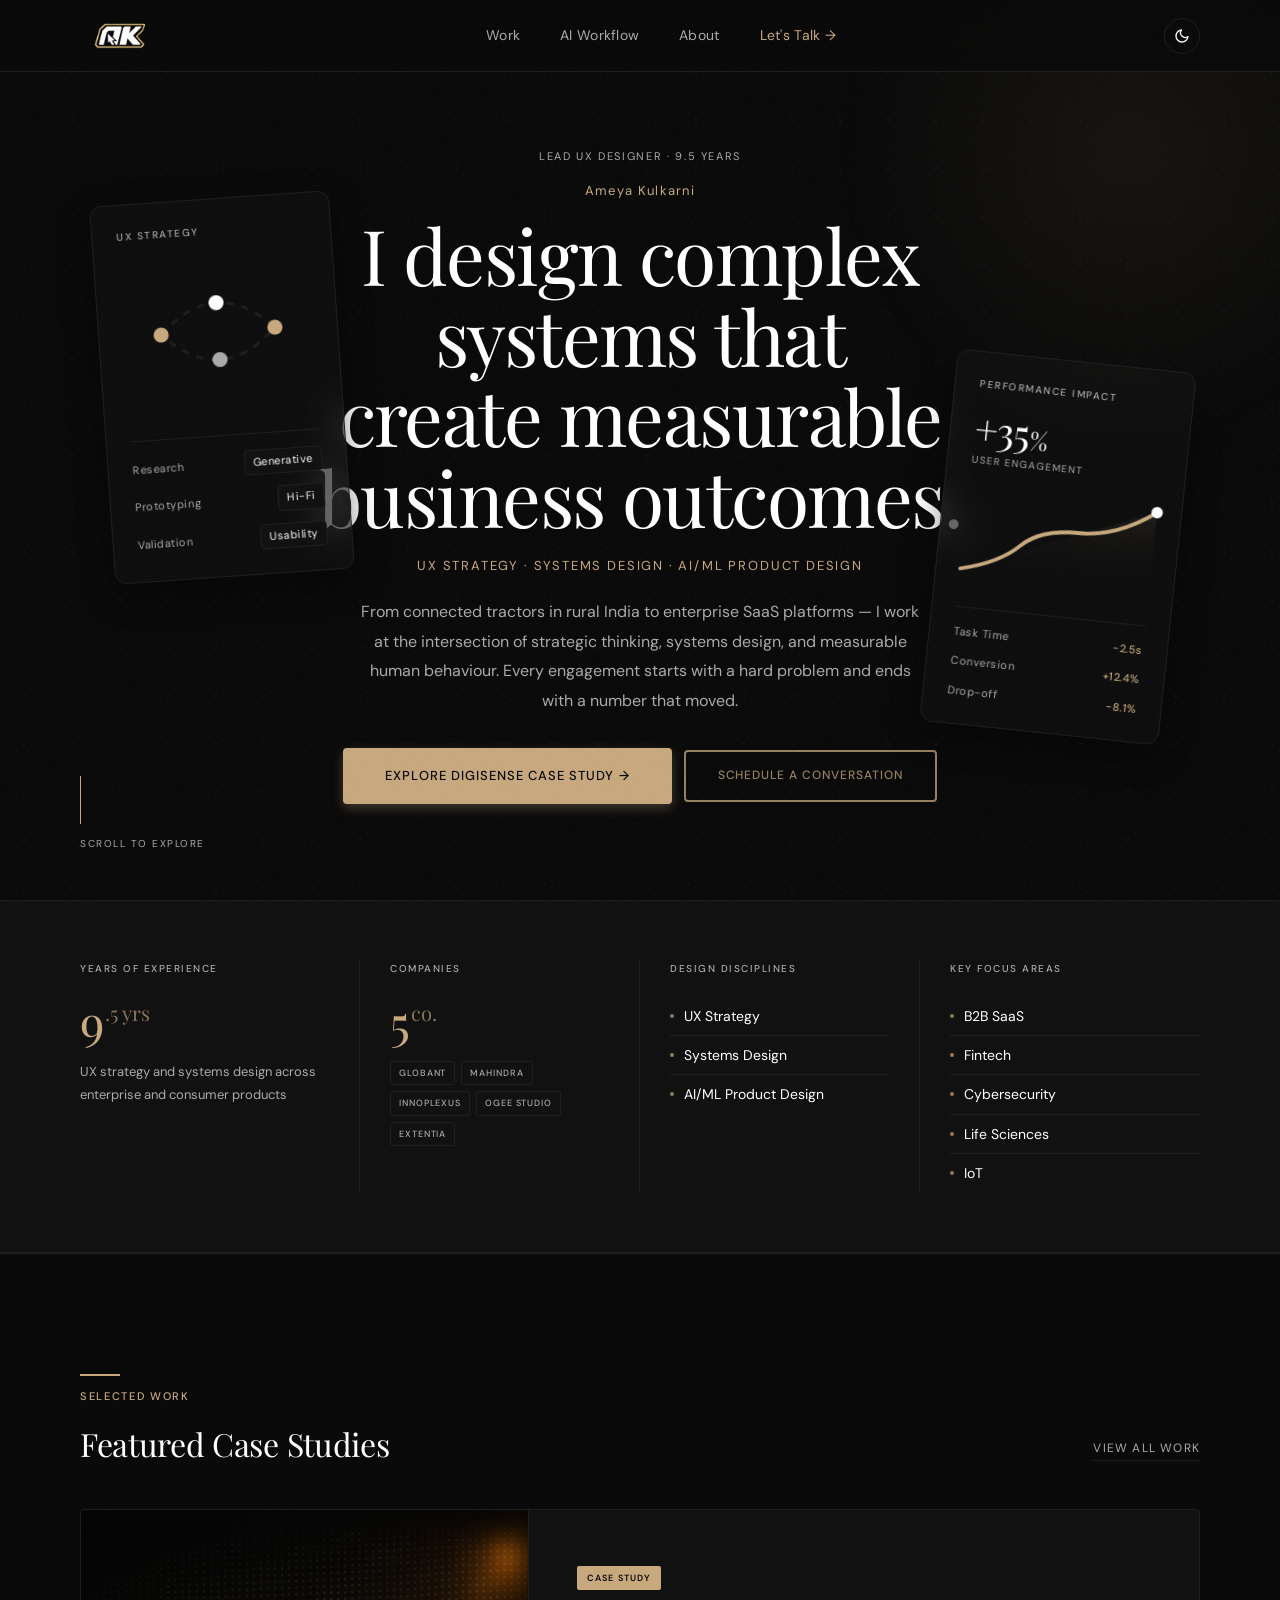
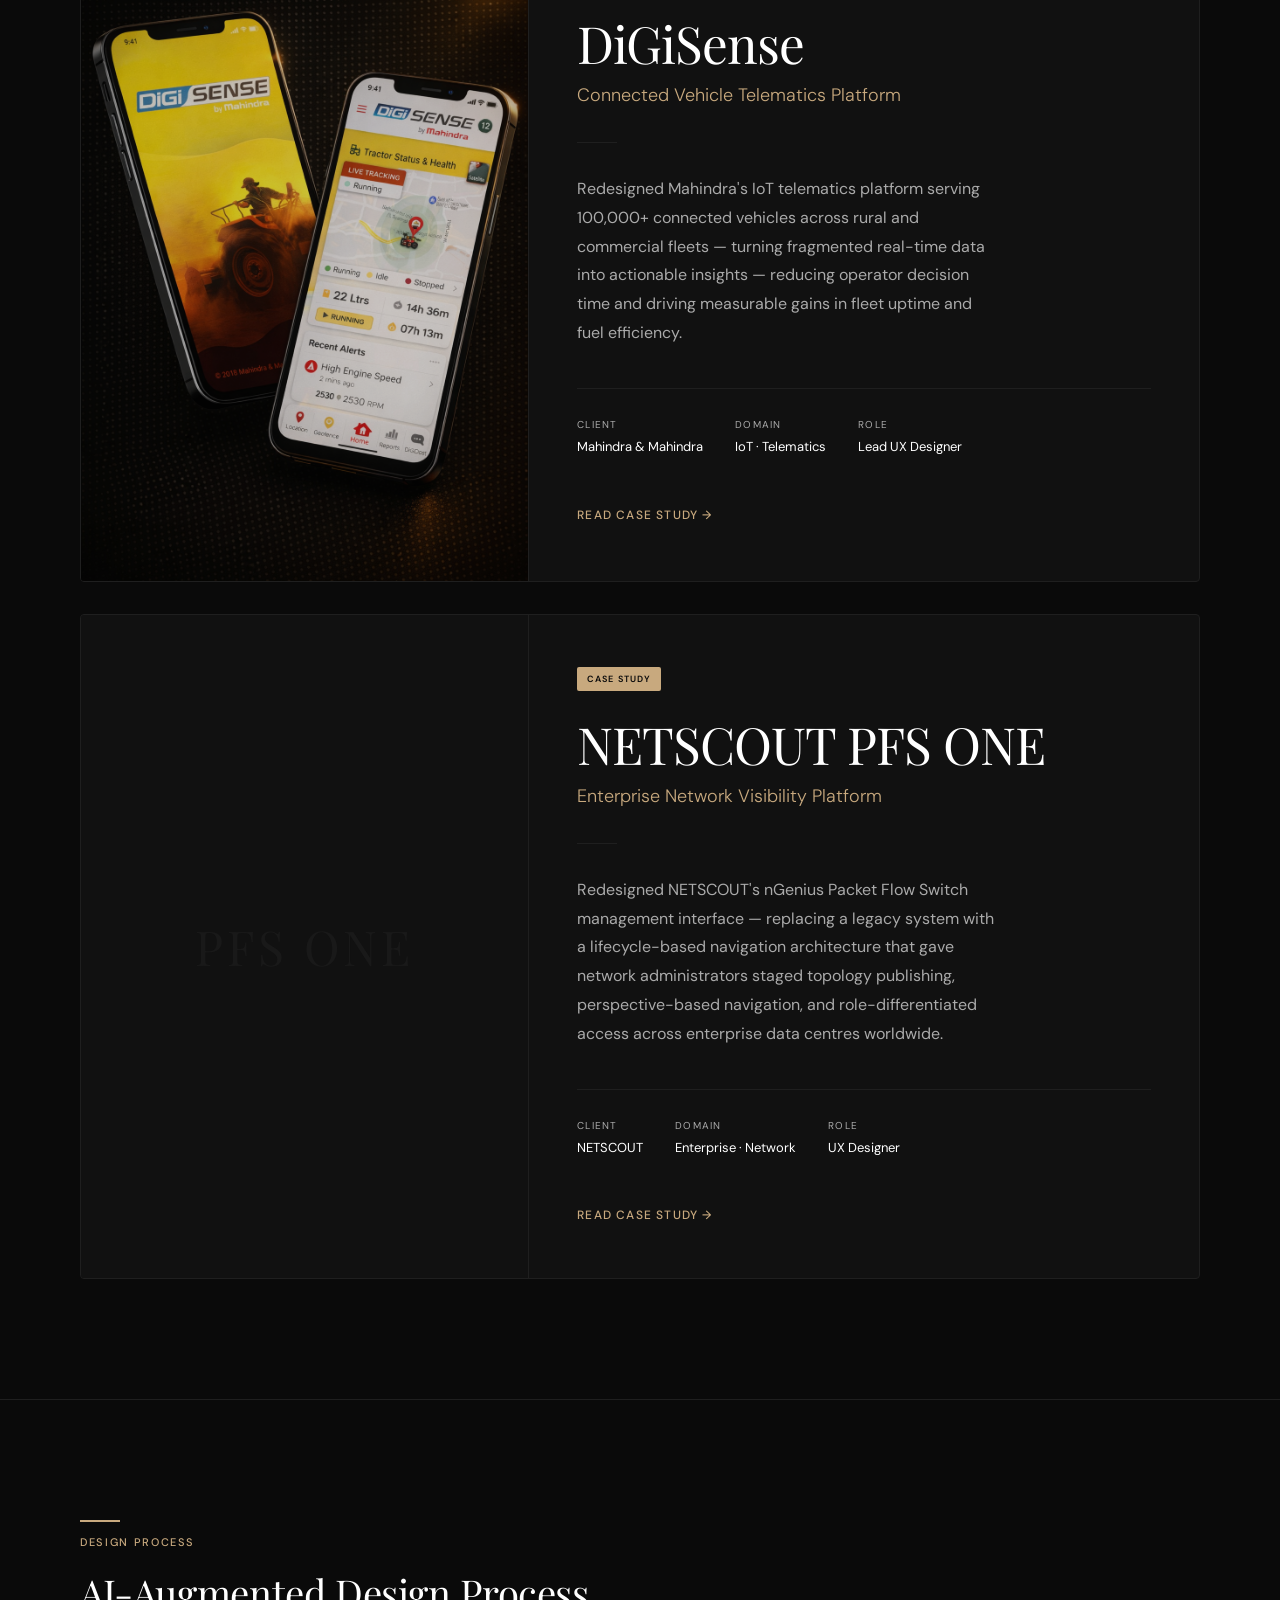
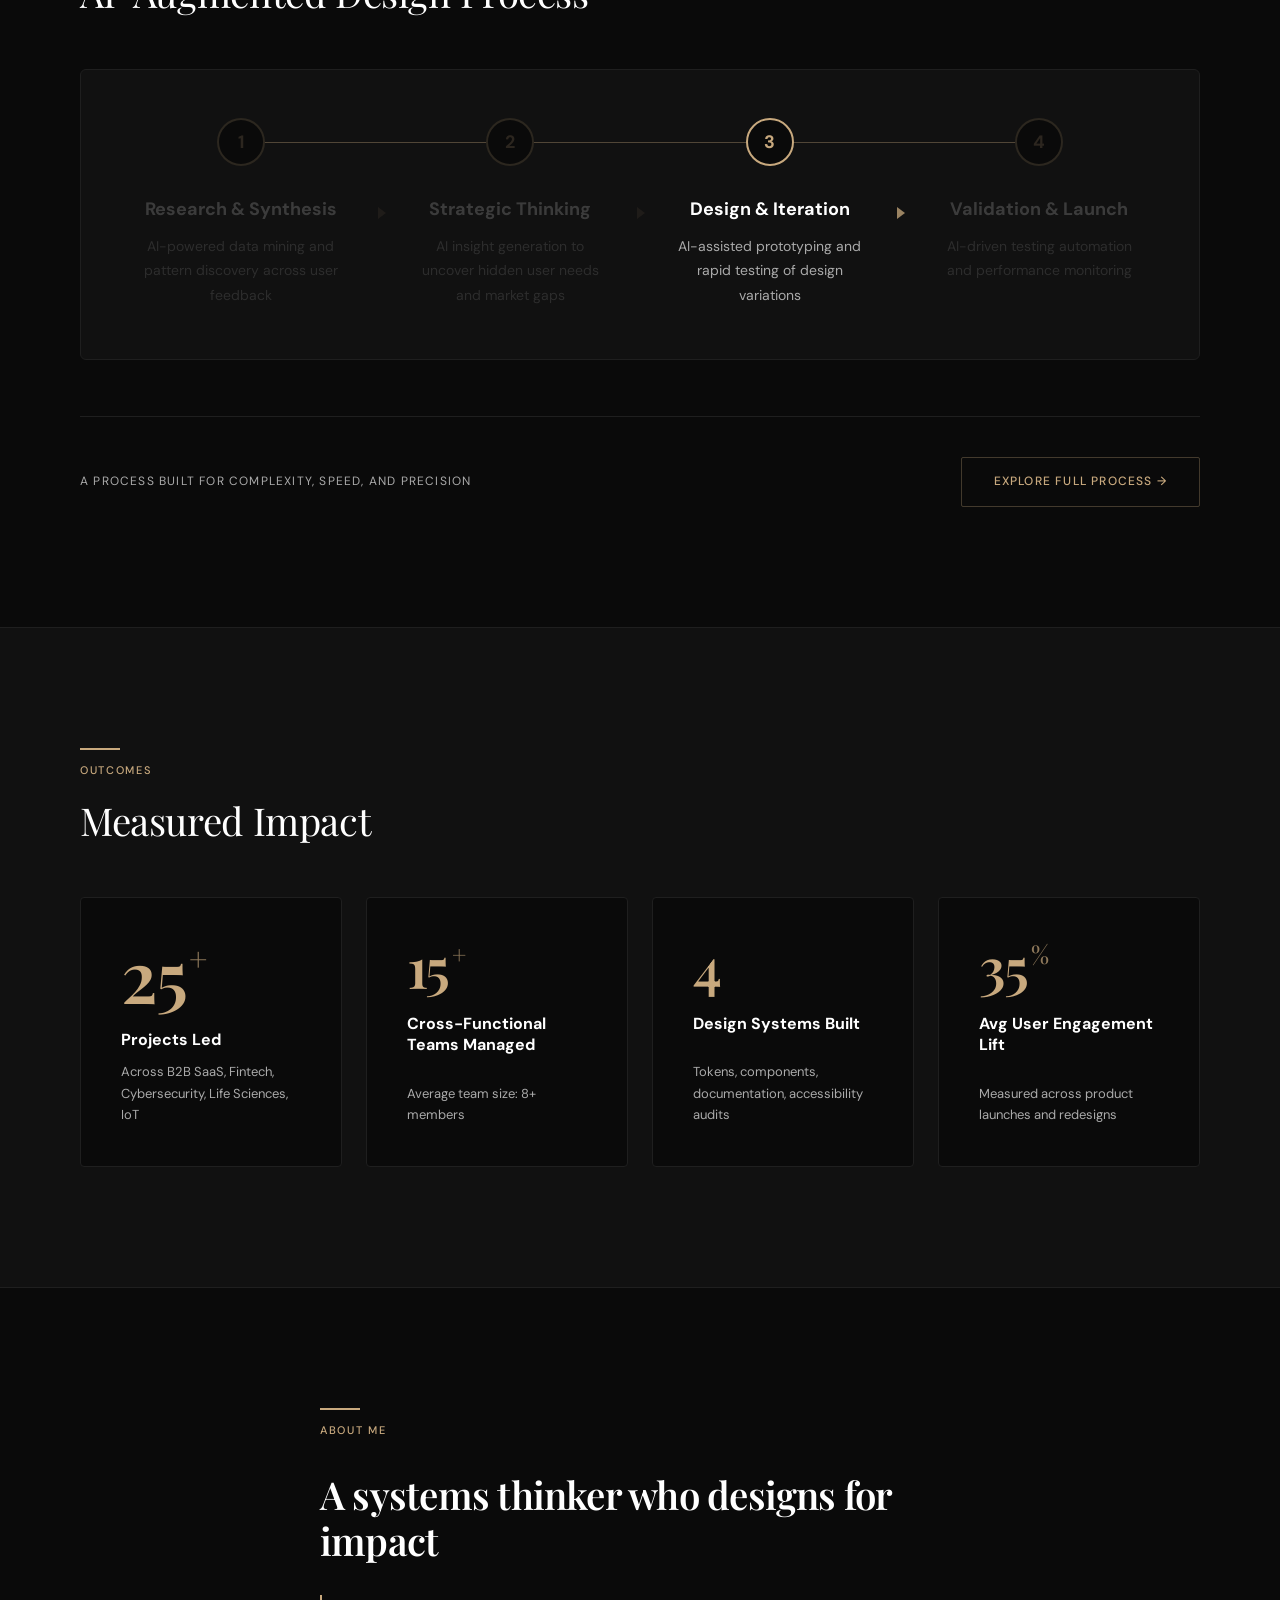
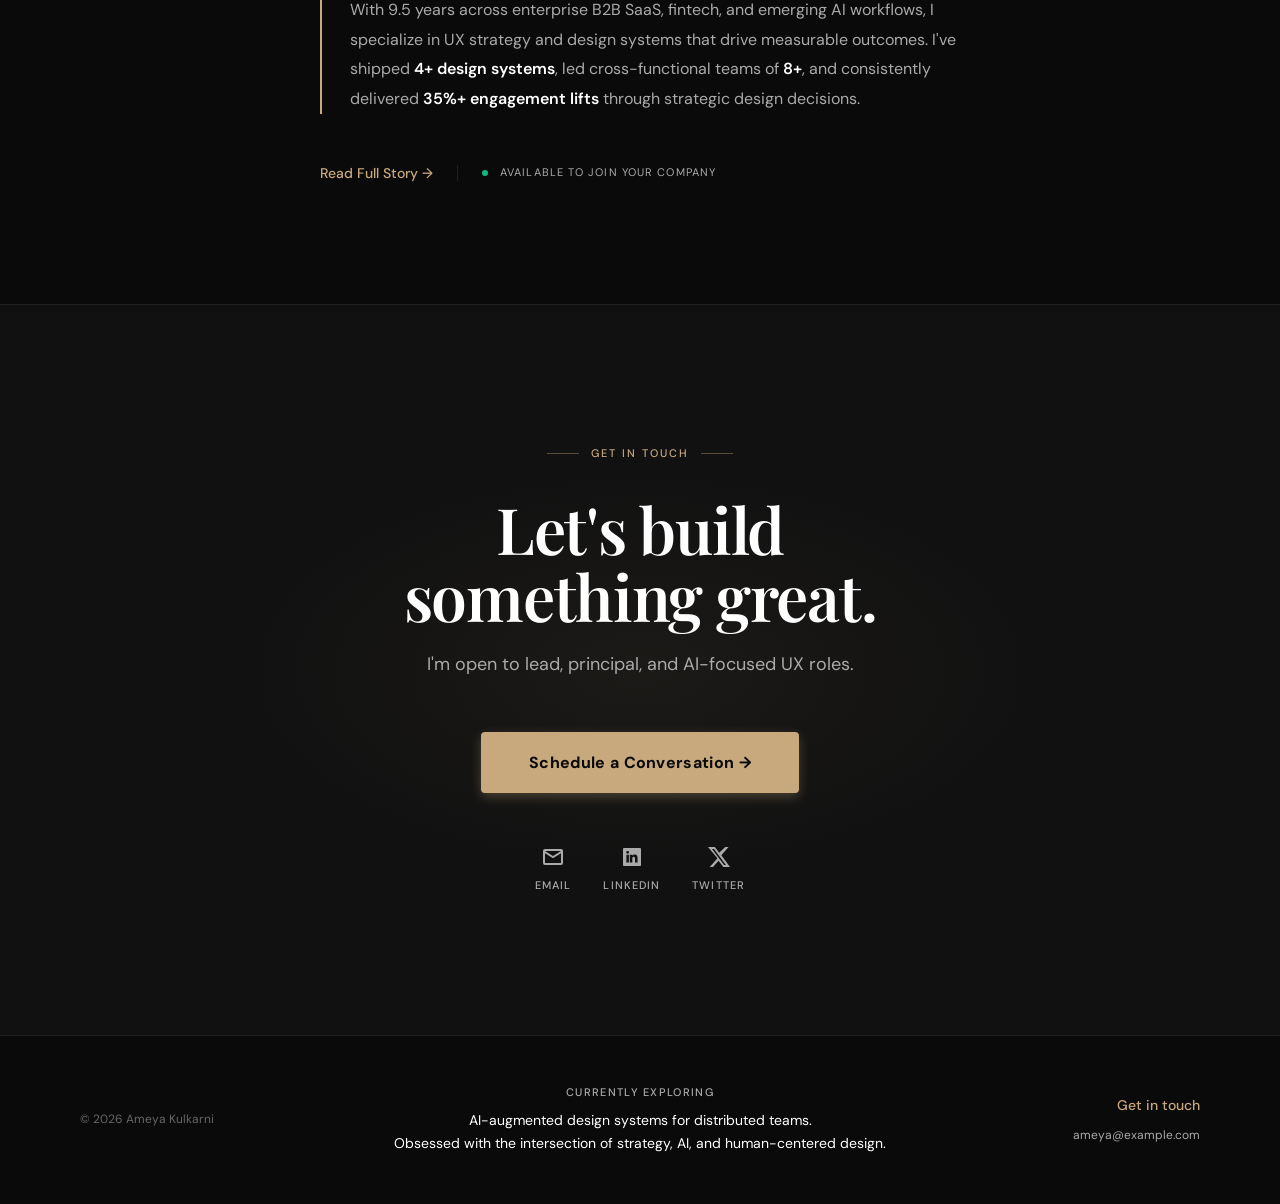
==== commit 2effe75a: "build: design system — Playfair Display font, full light/dark token coverage - Swap Cormorant Garamo" ====
--- a/index.html
+++ b/index.html
@@ -8,7 +8,7 @@
   <link rel="preconnect" href="https://fonts.googleapis.com">
   <link rel="preconnect" href="https://fonts.gstatic.com" crossorigin>
   <link
-    href="https://fonts.googleapis.com/css2?family=Cormorant+Garamond:ital,wght@0,300;0,400;1,300;1,400&family=DM+Sans:wght@300;400;500&display=swap"
+    href="https://fonts.googleapis.com/css2?family=Playfair+Display:ital,wght@0,400;0,500;0,600;0,700;1,400;1,500&family=DM+Sans:opsz,wght@9..40,300;9..40,400;9..40,500&display=swap"
     rel="stylesheet">
   <link rel="stylesheet" type="text/css" href="style.css">
 </head>
@@ -249,7 +249,7 @@
       <div class="work-card-image"
         style="background:var(--surface); display:flex; align-items:center; justify-content:center;">
         <span
-          style="font-family:var(--font-display); font-size:48px; font-weight:300; color:var(--border); letter-spacing:0.08em; opacity:0.6;">PFS
+          style="font-family:var(--font-display); font-size:48px; font-weight:400; color:var(--border); letter-spacing:0.08em; opacity:0.6;">PFS
           ONE</span>
       </div>
 
--- a/style.css
+++ b/style.css
@@ -1,25 +1,67 @@
 :root {
-  --bg: #0A0A0A;
-  --surface: #111111;
-  --border: #1F1F1F;
-  --text: #FFFFFF;
-  --muted: #AAAAAA;
-  --accent: #C8A97E;
-  --nav-bg: rgba(10, 10, 10, 0.92);
-  --overlay-bg: rgba(10, 10, 10, 0.97);
-  --font-display: 'Cormorant Garamond', serif;
-  --font-body: 'DM Sans', sans-serif;
+  /* ── Surfaces ── */
+  --bg:              #0A0A0A;
+  --surface:         #111111;
+  --surface-raised:  #1A1A1A;
+  --border:          #1F1F1F;
+  --border-subtle:   #161616;
+
+  /* ── Text ── */
+  --text:            #FFFFFF;
+  --text-secondary:  #CCCCCC;
+  --muted:           #AAAAAA;
+  --muted-strong:    #888888;
+
+  /* ── Accent ── */
+  --accent:          #C8A97E;
+  --accent-rgb:      200, 169, 126;
+  --accent-strong:   #D4B896;
+
+  /* ── Navigation ── */
+  --nav-bg:          rgba(10, 10, 10, 0.92);
+  --overlay-bg:      rgba(10, 10, 10, 0.97);
+
+  /* ── Functional ── */
+  --card-bg:         rgba(17, 17, 17, 0.65);
+  --dot-color:       #1A1A1A;
+  --image-bg:        #0D0D0D;
+  --scrollbar-thumb: rgba(200, 169, 126, 0.20);
+  --scrollbar-hover: rgba(200, 169, 126, 0.40);
+
+  /* ── Fonts ── */
+  --font-display: 'Playfair Display', Georgia, serif;
+  --font-body:    'DM Sans', system-ui, sans-serif;
 }
 
 [data-theme="light"] {
-  --bg: #F7F4F0;
-  --surface: #EDEAE5;
-  --border: #D4CFC8;
-  --text: #1A1A1A;
-  --muted: #5A5A5A;
-  --accent: #9B7A4D;
-  --nav-bg: rgba(247, 244, 240, 0.92);
-  --overlay-bg: rgba(247, 244, 240, 0.97);
+  /* ── Surfaces ── */
+  --bg:              #F7F4F0;
+  --surface:         #EDEAE5;
+  --surface-raised:  #E4E0DA;
+  --border:          #D4CFC8;
+  --border-subtle:   #E0DCD6;
+
+  /* ── Text ── */
+  --text:            #1A1A1A;
+  --text-secondary:  #2E2E2E;
+  --muted:           #5A5A5A;
+  --muted-strong:    #777777;
+
+  /* ── Accent ── */
+  --accent:          #7A5E34;
+  --accent-rgb:      122, 94, 52;
+  --accent-strong:   #9A7A4A;
+
+  /* ── Navigation ── */
+  --nav-bg:          rgba(247, 244, 240, 0.92);
+  --overlay-bg:      rgba(247, 244, 240, 0.97);
+
+  /* ── Functional ── */
+  --card-bg:         rgba(237, 234, 229, 0.80);
+  --dot-color:       #CECCCA;
+  --image-bg:        #EAE7E2;
+  --scrollbar-thumb: rgba(122, 94, 52, 0.25);
+  --scrollbar-hover: rgba(122, 94, 52, 0.45);
 }
 
 *,
@@ -33,16 +75,16 @@
 html {
   scroll-behavior: smooth;
   scrollbar-width: thin;
-  scrollbar-color: rgba(200,169,126,0.2) transparent;
+  scrollbar-color: var(--scrollbar-thumb) transparent;
 }
 
 html::-webkit-scrollbar { width: 4px; }
 html::-webkit-scrollbar-track { background: transparent; }
 html::-webkit-scrollbar-thumb {
-  background: rgba(200,169,126,0.2);
+  background: var(--scrollbar-thumb);
   border-radius: 2px;
 }
-html::-webkit-scrollbar-thumb:hover { background: rgba(200,169,126,0.4); }
+html::-webkit-scrollbar-thumb:hover { background: var(--scrollbar-hover); }
 
 body {
   background: var(--bg);
@@ -142,7 +184,7 @@
 .nav-links a {
   display: inline-block;
   font-size: 14px;
-  color: rgba(255, 255, 255, 0.55);
+  color: var(--muted);
   text-decoration: none;
   letter-spacing: 0.02em;
   padding: 4px 20px;
@@ -189,6 +231,13 @@
   opacity: 0.8;
 }
 
+/* ── NAV ACTIONS (theme toggle + hamburger wrapper) ── */
+.nav-actions {
+  display: flex;
+  align-items: center;
+  gap: 12px;
+}
+
 /* ── HAMBURGER BUTTON ── */
 .nav-hamburger {
   display: none;
@@ -295,7 +344,7 @@
 
 .mobile-menu-links li {
   overflow: hidden;
-  border-bottom: 1px solid rgba(255, 255, 255, 0.04);
+  border-bottom: 1px solid var(--border);
 }
 
 .mobile-menu-links li:last-child {
@@ -308,7 +357,7 @@
   justify-content: space-between;
   font-family: var(--font-display);
   font-size: clamp(40px, 10vw, 56px);
-  font-weight: 300;
+  font-weight: 500;
   color: var(--text);
   text-decoration: none;
   letter-spacing: -0.01em;
@@ -374,7 +423,7 @@
   font-family: var(--font-body);
   font-size: clamp(20px, 5vw, 24px);
   color: var(--accent);
-  opacity: 0.4;
+  opacity: 0.7;
   transition: all 0.4s cubic-bezier(0.16, 1, 0.3, 1);
   flex-shrink: 0;
 }
@@ -451,7 +500,7 @@
   content: '';
   position: absolute;
   inset: 0;
-  background-image: radial-gradient(circle, #1A1A1A 1.5px, transparent 1.5px);
+  background-image: radial-gradient(circle, var(--dot-color) 1.5px, transparent 1.5px);
   background-size: 48px 48px;
   pointer-events: none;
 }
@@ -480,7 +529,7 @@
 .floating-card {
   position: absolute;
   width: 240px;
-  background: rgba(17, 17, 17, 0.65);
+  background: var(--card-bg);
   backdrop-filter: blur(16px);
   -webkit-backdrop-filter: blur(16px);
   border: 1px solid var(--border);
@@ -618,7 +667,7 @@
 .card-metric {
   font-family: var(--font-display);
   font-size: 40px;
-  font-weight: 300;
+  font-weight: 400;
   color: var(--text);
   line-height: 1;
   letter-spacing: -0.02em;
@@ -654,7 +703,7 @@
 }
 
 .badge {
-  background: rgba(255, 255, 255, 0.05);
+  background: var(--surface);
   border: 1px solid var(--border);
   padding: 3px 8px;
   border-radius: 4px;
@@ -748,7 +797,7 @@
   right: -150px;
   width: 600px;
   height: 600px;
-  background: radial-gradient(circle, rgba(200, 169, 126, 0.07) 0%, transparent 70%);
+  background: radial-gradient(circle, rgba(var(--accent-rgb), 0.07) 0%, transparent 70%);
   pointer-events: none;
 }
 
@@ -828,7 +877,7 @@
 #home-view .hero-headline {
   font-family: var(--font-display);
   font-size: clamp(52px, 6vw, 84px);
-  font-weight: 300;
+  font-weight: 400;
   line-height: 1.05;
   letter-spacing: -0.02em;
   color: var(--text);
@@ -892,12 +941,12 @@
   text-decoration: none;
   border: 2px solid var(--accent);
   cursor: pointer;
-  box-shadow: 0 4px 12px rgba(200, 169, 126, 0.3);
+  box-shadow: 0 4px 12px rgba(var(--accent-rgb), 0.3);
   transition: box-shadow 0.25s ease, background 0.2s, color 0.2s, gap 0.2s;
 }
 
 .btn-primary:hover {
-  box-shadow: 0 8px 24px rgba(200, 169, 126, 0.5);
+  box-shadow: 0 8px 24px rgba(var(--accent-rgb), 0.5);
   gap: 16px;
 }
 
@@ -923,7 +972,13 @@
 
 .btn-secondary:hover {
   opacity: 1;
-  background: rgba(200, 169, 126, 0.08);
+  background: rgba(var(--accent-rgb), 0.08);
+}
+
+.btn-primary:focus-visible,
+.btn-secondary:focus-visible {
+  outline: 2px solid var(--accent);
+  outline-offset: 3px;
 }
 
 /* ── SCROLL INDICATOR ── */
@@ -1077,7 +1132,7 @@
 .cred-number {
   font-family: var(--font-display);
   font-size: 48px;
-  font-weight: 300;
+  font-weight: 400;
   color: var(--accent);
   line-height: 1;
   letter-spacing: -0.02em;
@@ -1124,7 +1179,7 @@
 
 .company-badge:hover {
   color: var(--accent);
-  border-color: rgba(200, 169, 126, 0.35);
+  border-color: rgba(var(--accent-rgb), 0.35);
 }
 
 /* Stacked list — cols 3 & 4 */
@@ -1258,7 +1313,7 @@
 .section-title {
   font-family: var(--font-display);
   font-size: clamp(28px, 3vw, 48px);
-  font-weight: 300;
+  font-weight: 400;
   color: var(--text);
   letter-spacing: -0.01em;
   line-height: 1.1;
@@ -1302,15 +1357,15 @@
 }
 
 .work-card:hover {
-  border-color: rgba(200, 169, 126, 0.5);
-  box-shadow: 0 8px 64px rgba(200, 169, 126, 0.12);
+  border-color: rgba(var(--accent-rgb), 0.5);
+  box-shadow: 0 8px 64px rgba(var(--accent-rgb), 0.12);
 }
 
 .work-card-image {
   position: relative;
   overflow: hidden;
   min-height: 520px;
-  background: #0D0D0D;
+  background: var(--image-bg);
 }
 
 .work-card-image img {
@@ -1356,7 +1411,7 @@
 .work-card-title {
   font-family: var(--font-display);
   font-size: clamp(40px, 4vw, 64px);
-  font-weight: 300;
+  font-weight: 400;
   line-height: 1.0;
   letter-spacing: -0.02em;
   color: var(--text);
@@ -1538,7 +1593,7 @@
   height: 0;
   border-top: 6px solid transparent;
   border-bottom: 6px solid transparent;
-  border-left: 8px solid rgba(200, 169, 126, 0.4);
+  border-left: 8px solid rgba(var(--accent-rgb), 0.4);
   z-index: 2;
   transition: border-left-color 0.5s ease;
 }
@@ -1566,7 +1621,7 @@
 
 .workflow-step:hover .step-number {
   background: var(--bg);
-  box-shadow: 0 0 0 6px rgba(200, 169, 126, 0.1), 0 0 24px rgba(200, 169, 126, 0.2);
+  box-shadow: 0 0 0 6px rgba(var(--accent-rgb), 0.1), 0 0 24px rgba(var(--accent-rgb), 0.2);
 }
 
 .step-title {
@@ -1615,13 +1670,13 @@
   text-transform: uppercase;
   text-decoration: none;
   padding: 14px 32px;
-  border: 1px solid rgba(200, 169, 126, 0.3);
+  border: 1px solid rgba(var(--accent-rgb), 0.3);
   border-radius: 2px;
   transition: background 0.25s, border-color 0.25s, letter-spacing 0.2s;
 }
 
 .workflow-cta-link:hover {
-  background: rgba(200, 169, 126, 0.06);
+  background: rgba(var(--accent-rgb), 0.06);
   border-color: var(--accent);
   letter-spacing: 0.14em;
 }
@@ -1705,21 +1760,24 @@
 
 /* Inactive: dim text + border colours only — background stays solid so the line never bleeds through */
 .workflow-step.is-inactive .step-number {
-  border-color: rgba(200, 169, 126, 0.18);
-  color: rgba(200, 169, 126, 0.18);
+  border-color: rgba(var(--accent-rgb), 0.18);
+  color: rgba(var(--accent-rgb), 0.18);
   background: var(--bg);
 }
 
 .workflow-step.is-inactive .step-title {
   color: rgba(255, 255, 255, 0.18);
 }
+[data-theme="light"] .workflow-step.is-inactive .step-title {
+  color: rgba(26, 26, 26, 0.25);
+}
 
 .workflow-step.is-inactive .step-desc {
   color: rgba(170, 170, 170, 0.18);
 }
 
 .workflow-step.is-inactive:not(:last-child)::after {
-  border-left-color: rgba(200, 169, 126, 0.08);
+  border-left-color: rgba(var(--accent-rgb), 0.08);
 }
 
 /* Active: restore full colours + pulsing glow */
@@ -1739,18 +1797,18 @@
 }
 
 .workflow-step.is-active:not(:last-child)::after {
-  border-left-color: rgba(200, 169, 126, 0.75);
+  border-left-color: rgba(var(--accent-rgb), 0.75);
 }
 
 @keyframes step-circle-pulse {
 
   0%,
   100% {
-    box-shadow: 0 0 0 4px rgba(200, 169, 126, 0.10), 0 0 20px rgba(200, 169, 126, 0.20);
+    box-shadow: 0 0 0 4px rgba(var(--accent-rgb), 0.10), 0 0 20px rgba(var(--accent-rgb), 0.20);
   }
 
   50% {
-    box-shadow: 0 0 0 9px rgba(200, 169, 126, 0.18), 0 0 38px rgba(200, 169, 126, 0.38);
+    box-shadow: 0 0 0 9px rgba(var(--accent-rgb), 0.18), 0 0 38px rgba(var(--accent-rgb), 0.38);
   }
 }
 
@@ -1784,13 +1842,13 @@
 }
 
 .metric-card:hover {
-  border-color: rgba(200, 169, 126, 0.3);
+  border-color: rgba(var(--accent-rgb), 0.3);
 }
 
 /* Hero card — only the number is larger; no permanent highlight */
 .metric-card.is-hero:hover {
-  border-color: rgba(200, 169, 126, 0.4);
-  box-shadow: 0 0 40px rgba(200, 169, 126, 0.16);
+  border-color: rgba(var(--accent-rgb), 0.4);
+  box-shadow: 0 0 40px rgba(var(--accent-rgb), 0.16);
 }
 
 /* Accent top bar slides in on hover */
@@ -1955,7 +2013,7 @@
 }
 
 .about-cta-link:hover {
-  color: #D4B896;
+  color: var(--accent-strong);
   text-decoration-color: currentColor;
 }
 
@@ -2020,7 +2078,7 @@
   transform: translate(-50%, -50%);
   width: 800px;
   height: 400px;
-  background: radial-gradient(ellipse, rgba(200, 169, 126, 0.06) 0%, transparent 70%);
+  background: radial-gradient(ellipse, rgba(var(--accent-rgb), 0.06) 0%, transparent 70%);
   pointer-events: none;
 }
 
@@ -2089,14 +2147,14 @@
   text-decoration: none;
   border-radius: 4px;
   margin-bottom: 52px;
-  box-shadow: 0 4px 12px rgba(200, 169, 126, 0.30);
+  box-shadow: 0 4px 12px rgba(var(--accent-rgb), 0.30);
   transition: background 0.3s ease, box-shadow 0.3s ease, transform 0.15s ease;
   cursor: pointer;
 }
 
 .cta-btn:hover {
-  background: #D4B896;
-  box-shadow: 0 8px 20px rgba(200, 169, 126, 0.50);
+  background: var(--accent-strong);
+  box-shadow: 0 8px 20px rgba(var(--accent-rgb), 0.50);
 }
 
 .cta-btn:active {
@@ -2236,7 +2294,7 @@
 }
 
 .footer-contact-link:hover {
-  color: #D4B896;
+  color: var(--accent-strong);
   text-decoration-color: currentColor;
 }
 
@@ -2311,7 +2369,7 @@
   --pfs-text: #FFFFFF;
   --pfs-muted: #888888;
   --pfs-accent: #C8A97E;
-  --pfs-font-display: 'Cormorant Garamond', serif;
+  --pfs-font-display: 'Playfair Display', Georgia, serif;
   --pfs-font-body: 'DM Sans', sans-serif;
 }
 
@@ -2337,7 +2395,7 @@
 
 .artifact-modal-inner {
   background: var(--surface, var(--pfs-surface));
-  border: 1px solid rgba(200,169,126,0.2);
+  border: 1px solid rgba(var(--accent-rgb),0.2);
   border-radius: 8px;
   width: 100%;
   max-width: 1100px;
@@ -2395,7 +2453,7 @@
 .artifact-modal-image-placeholder span {
   font-family: var(--font-display, var(--pfs-font-display));
   font-size: 32px;
-  font-weight: 300;
+  font-weight: 400;
   color: var(--muted, var(--pfs-muted));
   letter-spacing: 0.05em;
 }
@@ -2425,16 +2483,16 @@
   min-height: 0;
   max-height: 90vh;
   scrollbar-width: thin;
-  scrollbar-color: rgba(200,169,126,0.2) transparent;
+  scrollbar-color: rgba(var(--accent-rgb),0.2) transparent;
 }
 
 .artifact-modal-annotations::-webkit-scrollbar { width: 4px; }
 .artifact-modal-annotations::-webkit-scrollbar-track { background: transparent; }
 .artifact-modal-annotations::-webkit-scrollbar-thumb {
-  background: rgba(200,169,126,0.2);
+  background: rgba(var(--accent-rgb),0.2);
   border-radius: 2px;
 }
-.artifact-modal-annotations::-webkit-scrollbar-thumb:hover { background: rgba(200,169,126,0.4); }
+.artifact-modal-annotations::-webkit-scrollbar-thumb:hover { background: rgba(var(--accent-rgb),0.4); }
 
 #modal-annotations {
   display: flex;
@@ -2445,7 +2503,7 @@
 .artifact-modal-title {
   font-family: var(--font-display, var(--pfs-font-display));
   font-size: 22px;
-  font-weight: 300;
+  font-weight: 400;
   color: var(--text, var(--pfs-text));
   line-height: 1.3;
   margin-bottom: 8px;
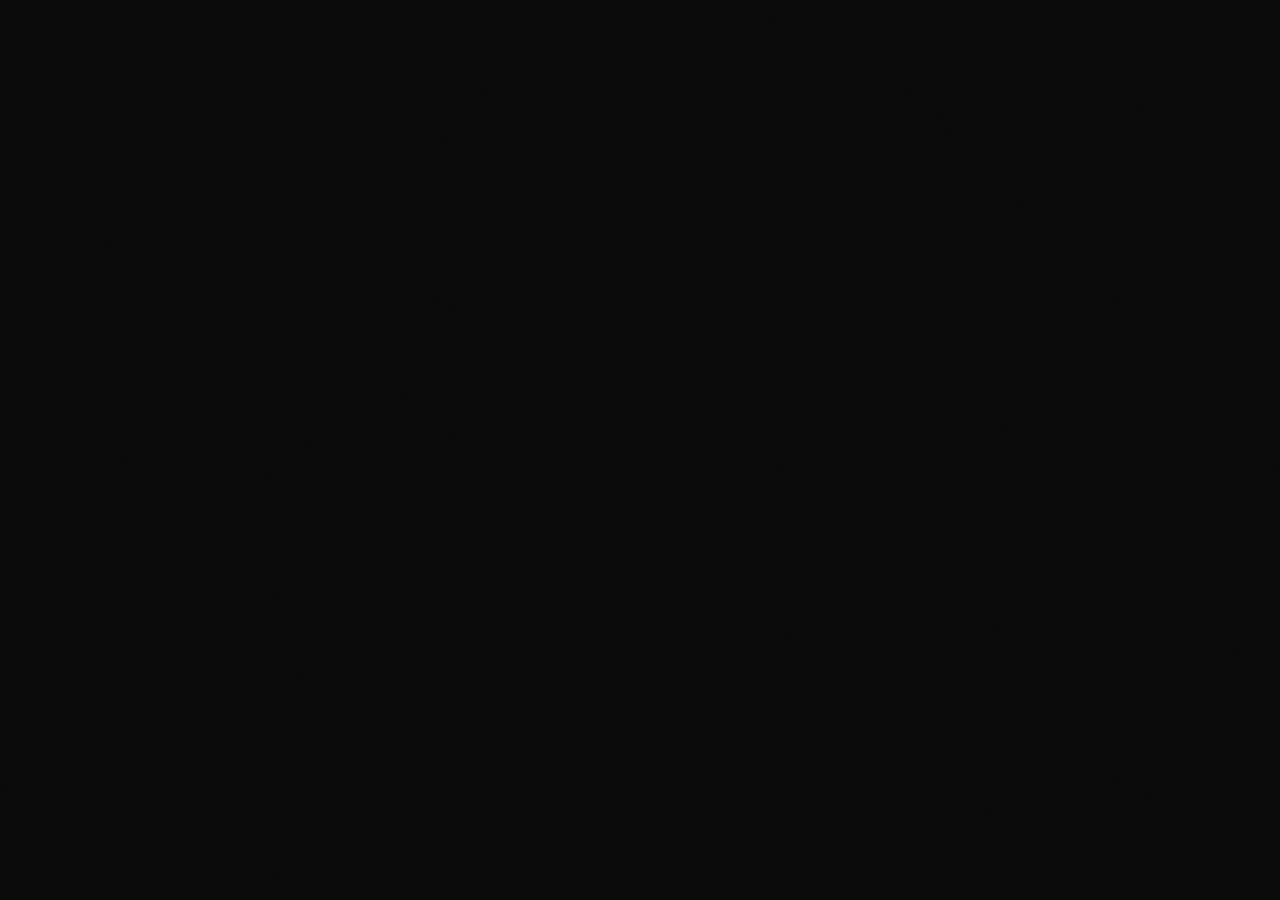
==== commit 5be8d8b6: "Add React + Framer Motion with scroll-velocity 3D gallery animation Migrate portfolio to React with " ====
--- a/index.html
+++ b/index.html
@@ -1,473 +1,20 @@
 <!DOCTYPE html>
 <html lang="en">
-<script>if(localStorage.getItem('theme')==='light')document.documentElement.setAttribute('data-theme','light');</script>
-<head>
-  <meta charset="UTF-8">
-  <meta name="viewport" content="width=device-width, initial-scale=1.0">
-  <title>Ameya Kulkarni — Lead UX Designer</title>
-  <link rel="preconnect" href="https://fonts.googleapis.com">
-  <link rel="preconnect" href="https://fonts.gstatic.com" crossorigin>
-  <link
-    href="https://fonts.googleapis.com/css2?family=Playfair+Display:ital,wght@0,400;0,500;0,600;0,700;1,400;1,500&family=DM+Sans:opsz,wght@9..40,300;9..40,400;9..40,500&display=swap"
-    rel="stylesheet">
-  <link rel="stylesheet" type="text/css" href="style.css">
-</head>
-
-<body>
-  <div class="loading-overlay" id="loading-overlay">
-    <div class="loading-spinner"></div>
-  </div>
-
-  <!-- ARTIFACT MODAL — lives outside case-view so position:fixed works correctly -->
-  <div class="artifact-modal" id="artifact-modal" role="dialog" aria-modal="true" aria-hidden="true">
-    <div class="artifact-modal-inner">
-      <div class="artifact-modal-image">
-        <span class="artifact-modal-image-label" id="modal-image-label"></span>
-        <div class="artifact-modal-image-placeholder">
-          <span id="modal-image-title"></span>
-          <p>Wireframe image — add PDF export here</p>
-        </div>
-      </div>
-      <div class="artifact-modal-annotations">
-        <button class="artifact-modal-close" id="modal-close" aria-label="Close">×</button>
-        <h3 class="artifact-modal-title" id="modal-title"></h3>
-        <p class="artifact-modal-decision" id="modal-decision"></p>
-        <div id="modal-annotations"></div>
-      </div>
-    </div>
-  </div>
-
-
-  <!-- NAV & MOBILE MENU injected by components.js -->
-
-  <main id="home-view">
-    <!-- HERO -->
-    <section class="hero" id="hero">
-    <div class="hero-grid-highlight"></div>
-
-    <!-- FLOATING CARDS -->
-    <div class="floating-card card-left" data-rotation="-4">
-      <div class="card-coord">
-        <span class="coord-x">X: 0</span>
-        <div class="coord-dot"></div>
-        <span class="coord-y">Y: 0</span>
-      </div>
-      <div class="card-inner">
-        <div class="card-header">UX Strategy</div>
-        <div class="card-diagram">
-          <svg viewBox="0 0 100 80" xmlns="http://www.w3.org/2000/svg">
-            <path d="M20,40 Q50,10 80,40 Q50,70 20,40" stroke="var(--border)" stroke-width="1.5" fill="none"
-              stroke-dasharray="4,4" />
-            <circle cx="20" cy="40" r="4" fill="var(--accent)" />
-            <circle cx="50" cy="25" r="4" fill="var(--text)" />
-            <circle cx="80" cy="40" r="4" fill="var(--accent)" />
-            <circle cx="50" cy="55" r="4" fill="var(--muted)" />
-          </svg>
-        </div>
-        <div class="card-divider"></div>
-        <div class="card-details">
-          <div class="detail-row"><span>Research</span> <span class="badge">Generative</span></div>
-          <div class="detail-row"><span>Prototyping</span> <span class="badge">Hi-Fi</span></div>
-          <div class="detail-row"><span>Validation</span> <span class="badge">Usability</span></div>
-        </div>
-      </div>
-    </div>
-
-    <div class="floating-card card-right" data-rotation="6">
-      <div class="card-coord">
-        <span class="coord-x">X: 0</span>
-        <div class="coord-dot"></div>
-        <span class="coord-y">Y: 0</span>
-      </div>
-      <div class="card-inner">
-        <div class="card-header">Performance Impact</div>
-        <div class="card-metric-group">
-          <div class="card-metric">+35<span style="font-size: 0.6em">%</span></div>
-          <div class="card-metric-label">User Engagement</div>
-        </div>
-        <div class="card-chart">
-          <svg viewBox="0 0 100 50" xmlns="http://www.w3.org/2000/svg">
-            <defs>
-              <linearGradient id="chartGrad" x1="0" y1="0" x2="0" y2="1">
-                <stop offset="0%" stop-color="var(--accent)" />
-                <stop offset="100%" stop-color="transparent" />
-              </linearGradient>
-            </defs>
-            <path d="M0,45 L0,50 L100,50 L100,5 Z" fill="url(#chartGrad)" opacity="0.1" />
-            <path d="M0,45 Q20,40 30,30 T60,20 T100,5" stroke="var(--accent)" stroke-width="2" fill="none"
-              stroke-linecap="round" />
-            <circle cx="100" cy="5" r="3" fill="var(--text)" />
-          </svg>
-        </div>
-        <div class="card-divider"></div>
-        <div class="card-details">
-          <div class="detail-row"><span>Task Time</span> <span class="highlight">-2.5s</span></div>
-          <div class="detail-row"><span>Conversion</span> <span class="highlight">+12.4%</span></div>
-          <div class="detail-row"><span>Drop-off</span> <span class="highlight">-8.1%</span></div>
-        </div>
-      </div>
-    </div>
-
-    <div class="hero-content">
-
-      <p class="hero-eyebrow reveal reveal-0">Lead UX Designer · 9.5 Years</p>
-
-      <p class="hero-name reveal reveal-1">Ameya Kulkarni</p>
-
-      <h1 class="hero-headline reveal reveal-2">
-        I design complex systems that create measurable business outcomes.
-      </h1>
-
-      <p class="hero-subheadline reveal reveal-4">UX Strategy · Systems Design · AI/ML Product Design</p>
-
-      <p class="hero-body reveal reveal-5">
-        From connected tractors in rural India to enterprise SaaS platforms —
-        I work at the intersection of strategic thinking, systems design,
-        and measurable human behaviour. Every engagement starts with
-        a hard problem and ends with a number that moved.
-      </p>
-
-      <div class="hero-ctas reveal reveal-6">
-        <a href="#digisense" class="btn-primary">
-          Explore DiGiSense Case Study →
-        </a>
-        <a href="#contact" class="btn-secondary">Schedule a Conversation</a>
-      </div>
-
-    </div>
-
-    <!-- SCROLL INDICATOR -->
-    <div class="scroll-indicator reveal reveal-8">
-      <span>Scroll to Explore</span>
-    </div>
-
-  </section>
-
-  <!-- CREDIBILITY STRIP -->
-  <div class="credibility-strip">
-
-    <!-- Col 1: Years -->
-    <div class="cred-item">
-      <span class="cred-label">Years of Experience</span>
-      <div class="cred-number">9<span class="cred-suffix">.5 yrs</span></div>
-      <p class="cred-detail">UX strategy and systems design across enterprise and consumer products</p>
-    </div>
-
-    <!-- Col 2: Companies -->
-    <div class="cred-item">
-      <span class="cred-label">Companies</span>
-      <div class="cred-number">5<span class="cred-suffix">co.</span></div>
-      <div class="cred-companies">
-        <span class="company-badge">Globant</span>
-        <span class="company-badge">Mahindra</span>
-        <span class="company-badge">Innoplexus</span>
-        <span class="company-badge">Ogee Studio</span>
-        <span class="company-badge">Extentia</span>
-      </div>
-    </div>
-
-    <!-- Col 3: Disciplines -->
-    <div class="cred-item">
-      <span class="cred-label">Design Disciplines</span>
-      <ul class="cred-list">
-        <li class="cred-list-item">UX Strategy</li>
-        <li class="cred-list-item">Systems Design</li>
-        <li class="cred-list-item">AI/ML Product Design</li>
-      </ul>
-    </div>
-
-    <!-- Col 4: Focus Areas -->
-    <div class="cred-item">
-      <span class="cred-label">Key Focus Areas</span>
-      <ul class="cred-list">
-        <li class="cred-list-item">B2B SaaS</li>
-        <li class="cred-list-item">Fintech</li>
-        <li class="cred-list-item">Cybersecurity</li>
-        <li class="cred-list-item">Life Sciences</li>
-        <li class="cred-list-item">IoT</li>
-      </ul>
-    </div>
-
-  </div>
-
-  <!-- FEATURED WORK -->
-  <section class="featured-work" id="work">
-
-    <div class="section-header">
-      <div class="section-eyebrow">
-        <span>Selected Work</span>
-        <h2 class="section-title">Featured Case Studies</h2>
-      </div>
-      <a href="#work" class="view-all">View All Work</a>
-    </div>
-
-    <a href="#digisense" class="work-card reveal reveal-0">
-
-      <div class="work-card-image">
-        <img src="digisense_hero_image.png" alt="DiGiSense — Connected Vehicle Telematics Platform">
-      </div>
-
-      <div class="work-card-content">
-
-        <span class="work-card-badge">Case Study</span>
-
-        <h3 class="work-card-title">DiGiSense</h3>
-        <p class="work-card-subtitle">Connected Vehicle Telematics Platform</p>
-
-        <div class="work-card-divider"></div>
-
-        <p class="work-card-description">
-          Redesigned Mahindra's IoT telematics platform serving 100,000+ connected
-          vehicles across rural and commercial fleets — turning fragmented real-time
-          data into actionable insights — reducing operator decision time and driving
-          measurable gains in fleet uptime and fuel efficiency.
-        </p>
-
-        <div class="work-card-meta">
-          <div class="work-meta-item">
-            <span class="work-meta-label">Client</span>
-            <span class="work-meta-value">Mahindra & Mahindra</span>
-          </div>
-          <div class="work-meta-item">
-            <span class="work-meta-label">Domain</span>
-            <span class="work-meta-value">IoT · Telematics</span>
-          </div>
-          <div class="work-meta-item">
-            <span class="work-meta-label">Role</span>
-            <span class="work-meta-value">Lead UX Designer</span>
-          </div>
-        </div>
-
-        <span class="work-card-link">Read Case Study →</span>
-
-      </div>
-
-    </a>
-
-    <a href="#pfsone" class="work-card">
-
-      <div class="work-card-image"
-        style="background:var(--surface); display:flex; align-items:center; justify-content:center;">
-        <span
-          style="font-family:var(--font-display); font-size:48px; font-weight:400; color:var(--border); letter-spacing:0.08em; opacity:0.6;">PFS
-          ONE</span>
-      </div>
-
-      <div class="work-card-content">
-
-        <span class="work-card-badge">Case Study</span>
-
-        <h3 class="work-card-title">NETSCOUT PFS ONE</h3>
-        <p class="work-card-subtitle">Enterprise Network Visibility Platform</p>
-
-        <div class="work-card-divider"></div>
-
-        <p class="work-card-description">
-          Redesigned NETSCOUT's nGenius Packet Flow Switch management interface — replacing a legacy system with a
-          lifecycle-based navigation architecture that gave network administrators staged topology publishing,
-          perspective-based navigation, and role-differentiated access across enterprise data centres worldwide.
-        </p>
-
-        <div class="work-card-meta">
-          <div class="work-meta-item">
-            <span class="work-meta-label">Client</span>
-            <span class="work-meta-value">NETSCOUT</span>
-          </div>
-          <div class="work-meta-item">
-            <span class="work-meta-label">Domain</span>
-            <span class="work-meta-value">Enterprise · Network</span>
-          </div>
-          <div class="work-meta-item">
-            <span class="work-meta-label">Role</span>
-            <span class="work-meta-value">UX Designer</span>
-          </div>
-        </div>
-
-        <span class="work-card-link">Read Case Study →</span>
-
-      </div>
-
-    </a>
-
-  </section>
-
-  <!-- AI WORKFLOW PREVIEW -->
-  <section class="ai-workflow" id="ai-workflow">
-
-    <div class="section-header">
-      <div class="section-eyebrow">
-        <span>Design Process</span>
-        <h2 class="section-title">AI-Augmented Design Process</h2>
-      </div>
-    </div>
-
-    <div class="workflow-steps">
-
-      <!-- Step 1 -->
-      <div class="workflow-step">
-        <div class="step-number">1</div>
-        <h3 class="step-title">Research &amp; Synthesis</h3>
-        <p class="step-desc">AI-powered data mining and pattern discovery across user feedback</p>
-      </div>
-
-      <!-- Step 2 -->
-      <div class="workflow-step">
-        <div class="step-number">2</div>
-        <h3 class="step-title">Strategic Thinking</h3>
-        <p class="step-desc">AI insight generation to uncover hidden user needs and market gaps</p>
-      </div>
-
-      <!-- Step 3 -->
-      <div class="workflow-step">
-        <div class="step-number">3</div>
-        <h3 class="step-title">Design &amp; Iteration</h3>
-        <p class="step-desc">AI-assisted prototyping and rapid testing of design variations</p>
-      </div>
-
-      <!-- Step 4 -->
-      <div class="workflow-step">
-        <div class="step-number">4</div>
-        <h3 class="step-title">Validation &amp; Launch</h3>
-        <p class="step-desc">AI-driven testing automation and performance monitoring</p>
-      </div>
-
-    </div>
-
-    <div class="workflow-cta">
-      <p class="workflow-cta-label">A process built for complexity, speed, and precision</p>
-      <a href="/ai-workflow" class="workflow-cta-link">Explore Full Process →</a>
-    </div>
-
-  </section>
-
-  <!-- METRICS / IMPACT -->
-  <section class="metrics" id="impact">
-
-    <div class="section-header">
-      <div class="section-eyebrow">
-        <span>Outcomes</span>
-        <h2 class="section-title">Measured Impact</h2>
-      </div>
-    </div>
-
-    <div class="metrics-grid">
-
-      <!-- Hero metric — anchors visual hierarchy -->
-      <div class="metric-card is-hero">
-        <div class="metric-number">25<span class="suffix">+</span></div>
-        <p class="metric-label">Projects Led</p>
-        <p class="metric-context">Across B2B SaaS, Fintech, Cybersecurity, Life Sciences, IoT</p>
-      </div>
-
-      <div class="metric-card">
-        <div class="metric-number">15<span class="suffix">+</span></div>
-        <p class="metric-label">Cross-Functional Teams Managed</p>
-        <p class="metric-context">Average team size: 8+ members</p>
-      </div>
-
-      <div class="metric-card">
-        <div class="metric-number">4</div>
-        <p class="metric-label">Design Systems Built</p>
-        <p class="metric-context">Tokens, components, documentation, accessibility audits</p>
-      </div>
-
-      <div class="metric-card">
-        <div class="metric-number">35<span class="suffix">%</span></div>
-        <p class="metric-label">Avg User Engagement Lift</p>
-        <p class="metric-context">Measured across product launches and redesigns</p>
-      </div>
-
-    </div>
-
-  </section>
-
-  <!-- ABOUT PREVIEW -->
-  <section class="about-preview" id="about">
-
-    <div class="about-inner">
-
-      <div class="section-eyebrow">
-        <span>About Me</span>
-      </div>
-
-      <h2 class="about-headline">A systems thinker who designs for impact</h2>
-
-      <div class="about-bio">
-        <p>
-          With 9.5 years across enterprise B2B SaaS, fintech, and emerging AI workflows,
-          I specialize in UX strategy and design systems that drive measurable outcomes.
-          I've shipped <strong>4+ design systems</strong>, led cross-functional teams of
-          <strong>8+</strong>, and consistently delivered <strong>35%+ engagement lifts</strong>
-          through strategic design decisions.
-        </p>
-      </div>
-
-      <div class="about-cta-row">
-        <a href="/about" class="about-cta-link">Read Full Story →</a>
-        <div class="about-cta-divider"></div>
-        <div class="availability-status">
-          <span class="pulse-dot"></span>
-          <span class="about-availability">Available to join your company</span>
-        </div>
-      </div>
-
-    </div>
-
-  </section>
-
-  <!-- CTA / CONTACT -->
-  <section class="cta-section" id="contact">
-
-    <div class="cta-inner">
-
-      <p class="cta-eyebrow">Get in Touch</p>
-
-      <h2 class="cta-headline">Let's build something great.</h2>
-
-      <p class="cta-sub">I'm open to lead, principal, and AI-focused UX roles.</p>
-
-      <a href="/contact" class="cta-btn">Schedule a Conversation →</a>
-
-      <div class="cta-links">
-
-        <a href="mailto:ameya@example.com" class="cta-link" aria-label="Send email">
-          <svg viewBox="0 0 24 24" xmlns="http://www.w3.org/2000/svg" aria-hidden="true">
-            <path
-              d="M20 4H4a2 2 0 00-2 2v12a2 2 0 002 2h16a2 2 0 002-2V6a2 2 0 00-2-2zm0 2-8 5-8-5h16zm0 12H4V8.236l8 5 8-5V18z" />
-          </svg>
-          Email
-        </a>
-
-        <a href="https://linkedin.com/in/ameyakulkarni" class="cta-link" target="_blank" rel="noopener"
-          aria-label="LinkedIn profile">
-          <svg viewBox="0 0 24 24" xmlns="http://www.w3.org/2000/svg" aria-hidden="true">
-            <path
-              d="M19.959 3H4.041C3.468 3 3 3.468 3 4.041v15.918C3 20.532 3.468 21 4.041 21h15.918C20.532 21 21 20.532 21 19.959V4.041C21 3.468 20.532 3 19.959 3zM8.877 17.5H6.386V9.82h2.491V17.5zM7.631 8.773a1.444 1.444 0 110-2.888 1.444 1.444 0 010 2.888zM17.5 17.5h-2.49v-3.778c0-.9-.016-2.059-1.254-2.059-1.255 0-1.448.981-1.448 1.994V17.5h-2.49V9.82h2.39v1.061h.034c.332-.63 1.144-1.294 2.354-1.294 2.518 0 2.982 1.657 2.982 3.812V17.5z" />
-          </svg>
-          LinkedIn
-        </a>
-
-        <a href="https://twitter.com/ameyakulkarni" class="cta-link" target="_blank" rel="noopener"
-          aria-label="Twitter / X profile">
-          <svg viewBox="0 0 24 24" xmlns="http://www.w3.org/2000/svg" aria-hidden="true">
-            <path
-              d="M18.244 2h3.308l-7.227 8.26L23 22h-6.655l-4.818-6.301L6.01 22H2.7l7.73-8.835L1 2h6.833l4.337 5.684L18.244 2zm-1.161 18h1.833L6.989 4H5.022L17.083 20z" />
-          </svg>
-          Twitter
-        </a>
-
-      </div>
-
-    </div>
-
-  </main>
-
-  <main id="case-view" class="hidden"></main>
-
-  <script src="components.js"></script>
-  <script src="router.js"></script>
-  <script src="script.js"></script>
-
-</body>
-
-</html>+  <head>
+    <script>if(localStorage.getItem('theme')==='light')document.documentElement.setAttribute('data-theme','light');</script>
+    <meta charset="UTF-8" />
+    <link rel="icon" type="image/svg+xml" href="/vite.svg" />
+    <meta name="viewport" content="width=device-width, initial-scale=1.0" />
+    <title>Ameya Kulkarni — Lead UX Designer</title>
+    <link rel="preconnect" href="https://fonts.googleapis.com">
+    <link rel="preconnect" href="https://fonts.gstatic.com" crossorigin>
+    <link
+      href="https://fonts.googleapis.com/css2?family=Playfair+Display:ital,wght@0,400;0,500;0,600;0,700;1,400;1,500&family=DM+Sans:opsz,wght@9..40,300;9..40,400;9..40,500&display=swap"
+      rel="stylesheet">
+    <link rel="stylesheet" type="text/css" href="/style.css">
+  </head>
+  <body>
+    <div id="root"></div>
+    <script type="module" src="/src/main.jsx"></script>
+  </body>
+</html>
--- a/style.css
+++ b/style.css
@@ -1,2615 +1,2774 @@
-:root {
-  /* ── Surfaces ── */
-  --bg:              #0A0A0A;
-  --surface:         #111111;
-  --surface-raised:  #1A1A1A;
-  --border:          #1F1F1F;
-  --border-subtle:   #161616;
-
-  /* ── Text ── */
-  --text:            #FFFFFF;
-  --text-secondary:  #CCCCCC;
-  --muted:           #AAAAAA;
-  --muted-strong:    #888888;
-
-  /* ── Accent ── */
-  --accent:          #C8A97E;
-  --accent-rgb:      200, 169, 126;
-  --accent-strong:   #D4B896;
-
-  /* ── Navigation ── */
-  --nav-bg:          rgba(10, 10, 10, 0.92);
-  --overlay-bg:      rgba(10, 10, 10, 0.97);
-
-  /* ── Functional ── */
-  --card-bg:         rgba(17, 17, 17, 0.65);
-  --dot-color:       #1A1A1A;
-  --image-bg:        #0D0D0D;
-  --scrollbar-thumb: rgba(200, 169, 126, 0.20);
-  --scrollbar-hover: rgba(200, 169, 126, 0.40);
-
-  /* ── Fonts ── */
-  --font-display: 'Playfair Display', Georgia, serif;
-  --font-body:    'DM Sans', system-ui, sans-serif;
-}
-
-[data-theme="light"] {
-  /* ── Surfaces ── */
-  --bg:              #F7F4F0;
-  --surface:         #EDEAE5;
-  --surface-raised:  #E4E0DA;
-  --border:          #D4CFC8;
-  --border-subtle:   #E0DCD6;
-
-  /* ── Text ── */
-  --text:            #1A1A1A;
-  --text-secondary:  #2E2E2E;
-  --muted:           #5A5A5A;
-  --muted-strong:    #777777;
-
-  /* ── Accent ── */
-  --accent:          #7A5E34;
-  --accent-rgb:      122, 94, 52;
-  --accent-strong:   #9A7A4A;
-
-  /* ── Navigation ── */
-  --nav-bg:          rgba(247, 244, 240, 0.92);
-  --overlay-bg:      rgba(247, 244, 240, 0.97);
-
-  /* ── Functional ── */
-  --card-bg:         rgba(237, 234, 229, 0.80);
-  --dot-color:       #CECCCA;
-  --image-bg:        #EAE7E2;
-  --scrollbar-thumb: rgba(122, 94, 52, 0.25);
-  --scrollbar-hover: rgba(122, 94, 52, 0.45);
-}
-
-*,
-*::before,
-*::after {
-  box-sizing: border-box;
-  margin: 0;
-  padding: 0;
-}
-
-html {
-  scroll-behavior: smooth;
-  scrollbar-width: thin;
-  scrollbar-color: var(--scrollbar-thumb) transparent;
-}
-
-html::-webkit-scrollbar { width: 4px; }
-html::-webkit-scrollbar-track { background: transparent; }
-html::-webkit-scrollbar-thumb {
-  background: var(--scrollbar-thumb);
-  border-radius: 2px;
-}
-html::-webkit-scrollbar-thumb:hover { background: var(--scrollbar-hover); }
-
-body {
-  background: var(--bg);
-  color: var(--text);
-  font-family: var(--font-body);
-  font-weight: 400;
-  line-height: 1.6;
-  -webkit-font-smoothing: antialiased;
-  overflow-x: hidden;
-  transition: background 0.3s ease, color 0.3s ease;
-}
-
-/* ── THEME TOGGLE ── */
-.theme-toggle {
-  background: none;
-  border: 1px solid var(--border);
-  color: var(--text);
-  cursor: pointer;
-  width: 36px;
-  height: 36px;
-  border-radius: 50%;
-  display: flex;
-  align-items: center;
-  justify-content: center;
-  flex-shrink: 0;
-  transition: border-color 0.2s, color 0.2s, background 0.2s;
-  padding: 0;
-}
-.theme-toggle:hover {
-  border-color: var(--accent);
-  color: var(--accent);
-}
-.theme-toggle svg {
-  width: 16px;
-  height: 16px;
-  fill: none;
-  stroke: currentColor;
-  stroke-width: 2;
-  stroke-linecap: round;
-  stroke-linejoin: round;
-}
-/* hide the icon not matching current theme */
-[data-theme="light"] .theme-toggle .icon-moon { display: none; }
-[data-theme="light"] .theme-toggle .icon-sun { display: block; }
-.theme-toggle .icon-moon { display: block; }
-.theme-toggle .icon-sun { display: none; }
-
-/* ── NOISE TEXTURE ── */
-body::before {
-  content: '';
-  position: fixed;
-  inset: 0;
-  background-image: url("data:image/svg+xml,%3Csvg viewBox='0 0 256 256' xmlns='http://www.w3.org/2000/svg'%3E%3Cfilter id='noise'%3E%3CfeTurbulence type='fractalNoise' baseFrequency='0.9' numOctaves='4' stitchTiles='stitch'/%3E%3C/filter%3E%3Crect width='100%25' height='100%25' filter='url(%23noise)' opacity='0.03'/%3E%3C/svg%3E");
-  pointer-events: none;
-  z-index: 1000;
-  opacity: 0.4;
-}
-
-/* ── NAVIGATION ── */
-nav {
-  position: fixed;
-  top: 0;
-  left: 0;
-  right: 0;
-  height: 72px;
-  display: flex;
-  align-items: center;
-  justify-content: space-between;
-  padding: 0 80px;
-  background: var(--nav-bg);
-  backdrop-filter: blur(12px);
-  -webkit-backdrop-filter: blur(12px);
-  border-bottom: 1px solid var(--border);
-  z-index: 100;
-}
-
-.nav-logo {
-  display: flex;
-  align-items: center;
-  text-decoration: none;
-}
-
-.nav-logo-img {
-  height: 52px;
-  /* Increased for stronger presence while maintaining ~18px top/bottom margin in 88px nav */
-  width: auto;
-  object-fit: contain;
-}
-
-.nav-links {
-  display: flex;
-  align-items: center;
-  gap: 0;
-  list-style: none;
-}
-
-.nav-links a {
-  display: inline-block;
-  font-size: 14px;
-  color: var(--muted);
-  text-decoration: none;
-  letter-spacing: 0.02em;
-  padding: 4px 20px;
-  position: relative;
-  transition: color 0.2s;
-}
-
-/* Underline slide-in */
-.nav-links a::after {
-  content: '';
-  position: absolute;
-  bottom: -1px;
-  left: 20px;
-  right: 20px;
-  height: 1px;
-  background: var(--accent);
-  transform: scaleX(0);
-  transform-origin: left;
-  transition: transform 0.22s ease;
-}
-
-.nav-links a:hover,
-.nav-links a.active {
-  color: var(--text);
-}
-
-.nav-links a:hover::after,
-.nav-links a.active::after {
-  transform: scaleX(1);
-}
-
-.nav-links .cta {
-  color: var(--accent);
-  opacity: 1;
-}
-
-.nav-links .cta::after {
-  display: none;
-}
-
-/* no underline on CTA pill */
-.nav-links .cta:hover {
-  color: var(--accent);
-  opacity: 0.8;
-}
-
-/* ── NAV ACTIONS (theme toggle + hamburger wrapper) ── */
-.nav-actions {
-  display: flex;
-  align-items: center;
-  gap: 12px;
-}
-
-/* ── HAMBURGER BUTTON ── */
-.nav-hamburger {
-  display: none;
-  flex-direction: column;
-  justify-content: center;
-  align-items: center;
-  /* Center to allow clean X rotation */
-  gap: 5px;
-  width: 44px;
-  height: 44px;
-  background: none;
-  border: none;
-  cursor: pointer;
-  padding: 0;
-  flex-shrink: 0;
-}
-
-.nav-hamburger span {
-  display: block;
-  height: 1.5px;
-  background: var(--text);
-  border-radius: 1px;
-  transform-origin: center;
-  /* Center origin for X rotation */
-  transition: transform 0.4s cubic-bezier(0.16, 1, 0.3, 1),
-    opacity 0.2s ease,
-    width 0.4s cubic-bezier(0.16, 1, 0.3, 1);
-}
-
-/* Right-aligned staggered lines using translate for a modern asymmetrical feel */
-.nav-hamburger span:nth-child(1) {
-  width: 24px;
-  transform: translateX(0);
-}
-
-.nav-hamburger span:nth-child(2) {
-  width: 18px;
-  transform: translateX(3px);
-}
-
-.nav-hamburger span:nth-child(3) {
-  width: 12px;
-  transform: translateX(6px);
-}
-
-/* Open state: perfectly centered cross */
-.nav-hamburger.is-open span:nth-child(1) {
-  width: 24px;
-  transform: translateY(6.5px) rotate(45deg);
-}
-
-.nav-hamburger.is-open span:nth-child(2) {
-  opacity: 0;
-  transform: translateX(10px);
-  /* Slides out subtly while fading */
-}
-
-.nav-hamburger.is-open span:nth-child(3) {
-  width: 24px;
-  transform: translateY(-6.5px) rotate(-45deg);
-}
-
-/* ── MOBILE MENU OVERLAY ── */
-.mobile-menu {
-  position: fixed;
-  inset: 0;
-  background: var(--overlay-bg);
-  backdrop-filter: blur(20px);
-  -webkit-backdrop-filter: blur(20px);
-  z-index: 200;
-  display: flex;
-  flex-direction: column;
-  justify-content: center;
-  padding: 96px 40px 48px;
-  opacity: 0;
-  pointer-events: none;
-  transition: opacity 0.3s ease;
-}
-
-.mobile-menu.is-open {
-  opacity: 1;
-  pointer-events: all;
-}
-
-/* Nav sits above overlay so hamburger × is always clickable to close */
-nav {
-  transition: z-index 0s;
-}
-
-body.menu-open nav,
-body.menu-open #site-nav {
-  z-index: 201;
-}
-
-
-.mobile-menu-links {
-  list-style: none;
-  display: flex;
-  flex-direction: column;
-  gap: 0;
-  flex: 1;
-  justify-content: center;
-}
-
-.mobile-menu-links li {
-  overflow: hidden;
-  border-bottom: 1px solid var(--border);
-}
-
-.mobile-menu-links li:last-child {
-  border-bottom: none;
-}
-
-.mobile-menu-links a {
-  display: flex;
-  align-items: center;
-  justify-content: space-between;
-  font-family: var(--font-display);
-  font-size: clamp(40px, 10vw, 56px);
-  font-weight: 500;
-  color: var(--text);
-  text-decoration: none;
-  letter-spacing: -0.01em;
-  line-height: 1;
-  padding: 28px 0;
-  transform: translateY(48px);
-  opacity: 0;
-  transition: transform 0.6s cubic-bezier(0.16, 1, 0.3, 1),
-    opacity 0.5s ease,
-    color 0.3s ease;
-}
-
-.mobile-menu.is-open .mobile-menu-links a {
-  transform: translateY(0);
-  opacity: 1;
-}
-
-.mobile-menu.is-open .mobile-menu-links li:nth-child(1) a {
-  transition-delay: 0.07s;
-}
-
-.mobile-menu.is-open .mobile-menu-links li:nth-child(2) a {
-  transition-delay: 0.13s;
-}
-
-.mobile-menu.is-open .mobile-menu-links li:nth-child(3) a {
-  transition-delay: 0.19s;
-}
-
-.mobile-menu.is-open .mobile-menu-links li:nth-child(4) a {
-  transition-delay: 0.25s;
-}
-
-.mobile-menu-links a:hover,
-.mobile-menu-links a:active {
-  color: var(--accent);
-}
-
-.menu-item-label {
-  display: flex;
-  align-items: baseline;
-  transition: transform 0.4s cubic-bezier(0.16, 1, 0.3, 1);
-}
-
-.mobile-menu-links a:hover .menu-item-label,
-.mobile-menu-links a:active .menu-item-label {
-  transform: translateX(12px);
-}
-
-.menu-num {
-  font-family: var(--font-body);
-  font-size: 14px;
-  font-weight: 400;
-  color: var(--accent);
-  margin-right: 28px;
-  opacity: 0.7;
-  transform: translateY(-12px);
-  /* Superscript effect */
-  letter-spacing: 0.1em;
-}
-
-.mobile-menu-links a .menu-arrow {
-  font-family: var(--font-body);
-  font-size: clamp(20px, 5vw, 24px);
-  color: var(--accent);
-  opacity: 0.7;
-  transition: all 0.4s cubic-bezier(0.16, 1, 0.3, 1);
-  flex-shrink: 0;
-}
-
-.mobile-menu-links a:hover .menu-arrow,
-.mobile-menu-links a:active .menu-arrow {
-  opacity: 1;
-  transform: translate(6px, -6px) scale(1.1);
-}
-
-.mobile-menu-footer {
-  padding-top: 32px;
-  display: flex;
-  justify-content: space-between;
-  align-items: center;
-  flex-shrink: 0;
-}
-
-.availability-status {
-  display: flex;
-  align-items: center;
-  gap: 12px;
-}
-
-.pulse-dot {
-  width: 6px;
-  height: 6px;
-  border-radius: 50%;
-  background-color: #10B981;
-  /* Premium Emerald Green */
-  box-shadow: 0 0 0 0 rgba(16, 185, 129, 0.7);
-  animation: pulseGlow 2s infinite cubic-bezier(0.66, 0, 0, 1);
-}
-
-@keyframes pulseGlow {
-  to {
-    box-shadow: 0 0 0 10px rgba(16, 185, 129, 0);
-  }
-}
-
-.mobile-menu-footer-label {
-  font-size: 11px;
-  letter-spacing: 0.12em;
-  color: var(--muted);
-  text-transform: uppercase;
-}
-
-.mobile-menu-footer-cta {
-  font-size: 12px;
-  font-weight: 500;
-  letter-spacing: 0.1em;
-  color: var(--accent);
-  text-decoration: none;
-  text-transform: uppercase;
-  transition: opacity 0.2s;
-}
-
-.mobile-menu-footer-cta:hover {
-  opacity: 0.75;
-}
-
-/* ── HERO ── */
-.hero {
-  min-height: 100vh;
-  position: relative;
-  display: flex;
-  align-items: center;
-  padding-top: 72px;
-  overflow: hidden;
-}
-
-/* Dot grid background */
-.hero::before {
-  content: '';
-  position: absolute;
-  inset: 0;
-  background-image: radial-gradient(circle, var(--dot-color) 1.5px, transparent 1.5px);
-  background-size: 48px 48px;
-  pointer-events: none;
-}
-
-/* Interactive Dot Grid Highlight */
-.hero-grid-highlight {
-  position: absolute;
-  inset: 0;
-  /* Larger dots for a subtle zoom effect */
-  background-image: radial-gradient(circle, var(--accent) 3px, transparent 3px);
-  background-size: 48px 48px;
-  pointer-events: none;
-  z-index: 1;
-  /* Spread out the mask area slightly more and use a smooth snappy fade */
-  mask-image: radial-gradient(120px circle at var(--mouse-x, 50%) var(--mouse-y, 50%), black 25%, rgba(0, 0, 0, 0.4) 70%, transparent 100%);
-  -webkit-mask-image: radial-gradient(120px circle at var(--mouse-x, 50%) var(--mouse-y, 50%), black 25%, rgba(0, 0, 0, 0.4) 70%, transparent 100%);
-  opacity: 0;
-  transition: opacity 0.25s cubic-bezier(0.16, 1, 0.3, 1);
-}
-
-.hero:hover .hero-grid-highlight {
-  opacity: 0.8;
-}
-
-/* ── FLOATING CARDS ── */
-.floating-card {
-  position: absolute;
-  width: 240px;
-  background: var(--card-bg);
-  backdrop-filter: blur(16px);
-  -webkit-backdrop-filter: blur(16px);
-  border: 1px solid var(--border);
-  border-radius: 12px;
-  padding: 24px;
-  box-shadow: 0 12px 32px rgba(0, 0, 0, 0.4);
-  z-index: 10;
-  cursor: grab;
-  user-select: none;
-  touch-action: none;
-  transition: transform 0.3s cubic-bezier(0.16, 1, 0.3, 1), box-shadow 0.3s ease;
-}
-
-.floating-card:hover {
-  box-shadow: 0 16px 40px rgba(0, 0, 0, 0.6);
-}
-
-.floating-card:active {
-  cursor: grabbing;
-}
-
-.floating-card.is-dragging {
-  transition: none !important;
-  z-index: 12 !important;
-  box-shadow: 0 24px 48px rgba(0, 0, 0, 0.8);
-}
-
-.floating-card.card-left {
-  top: 22%;
-  left: 8%;
-  transform: translateX(-150px) rotate(-12deg);
-  opacity: 0;
-  transition: transform 1.2s cubic-bezier(0.16, 1, 0.3, 1), opacity 0.8s ease;
-}
-
-.floating-card.card-right {
-  top: 40%;
-  right: 8%;
-  transform: translateX(150px) rotate(12deg);
-  opacity: 0;
-  transition: transform 1.2s cubic-bezier(0.16, 1, 0.3, 1), opacity 0.8s ease;
-}
-
-.hero.cards-visible .floating-card.card-left {
-  transform: translateX(0) rotate(-4deg);
-  opacity: 1;
-  transition-delay: 0.1s;
-}
-
-.hero.cards-visible .floating-card.card-right {
-  transform: translateX(0) rotate(6deg);
-  opacity: 1;
-  transition-delay: 0.3s;
-}
-
-.card-coord {
-  position: absolute;
-  top: 0;
-  right: 0;
-  width: 0;
-  height: 0;
-  font-family: monospace;
-  font-size: 10px;
-  color: var(--muted);
-  opacity: 0;
-  transition: opacity 0.2s ease;
-  pointer-events: none;
-}
-
-.coord-x {
-  position: absolute;
-  right: -4px;
-  top: -19px;
-  white-space: nowrap;
-  line-height: 1;
-}
-
-.coord-dot {
-  position: absolute;
-  width: 4px;
-  height: 4px;
-  background: var(--text);
-  right: -14px;
-  top: -14px;
-  transform: translate(50%, -50%);
-}
-
-.coord-y {
-  position: absolute;
-  left: calc(100% + 19px);
-  top: -4px;
-  transform: rotate(90deg);
-  transform-origin: top left;
-  white-space: nowrap;
-  line-height: 1;
-}
-
-.floating-card.is-dragging .card-coord {
-  opacity: 1;
-}
-
-.card-inner {
-  pointer-events: none;
-}
-
-.card-header {
-  font-family: var(--font-body);
-  font-size: 10px;
-  font-weight: 500;
-  letter-spacing: 0.15em;
-  color: var(--muted);
-  text-transform: uppercase;
-  margin-bottom: 16px;
-}
-
-.card-diagram,
-.card-chart {
-  margin: 16px 0;
-}
-
-.card-diagram svg,
-.card-chart svg {
-  width: 100%;
-  height: auto;
-  overflow: visible;
-}
-
-.card-metric-group {
-  display: flex;
-  flex-direction: column;
-  gap: 4px;
-  margin-bottom: 12px;
-}
-
-.card-metric {
-  font-family: var(--font-display);
-  font-size: 40px;
-  font-weight: 400;
-  color: var(--text);
-  line-height: 1;
-  letter-spacing: -0.02em;
-}
-
-.card-metric-label {
-  font-size: 10px;
-  text-transform: uppercase;
-  letter-spacing: 0.1em;
-  color: var(--muted);
-}
-
-.card-divider {
-  height: 1px;
-  background: var(--border);
-  margin: 20px 0 16px;
-}
-
-.card-details {
-  display: flex;
-  flex-direction: column;
-  gap: 12px;
-}
-
-.detail-row {
-  display: flex;
-  justify-content: space-between;
-  align-items: center;
-  font-family: var(--font-body);
-  font-size: 11px;
-  color: var(--muted);
-  letter-spacing: 0.05em;
-}
-
-.badge {
-  background: var(--surface);
-  border: 1px solid var(--border);
-  padding: 3px 8px;
-  border-radius: 4px;
-  color: var(--text);
-}
-
-.highlight {
-  color: var(--accent);
-  font-weight: 500;
-}
-
-@media (max-width: 1024px) {
-  .hero {
-    flex-direction: row;
-    flex-wrap: wrap;
-    justify-content: center;
-    align-items: flex-start;
-    min-height: auto;
-    padding-top: 140px;
-    padding-bottom: 35px;
-    gap: 24px;
-  }
-
-  #home-view .hero-content {
-    order: 1;
-    width: 100%;
-    padding: 0 24px 20px;
-  }
-
-  .floating-card {
-    position: relative;
-    top: auto !important;
-    left: auto !important;
-    right: auto !important;
-    margin-top: 0;
-    margin-left: 0 !important;
-    margin-right: 0 !important;
-    width: 100%;
-    max-width: 320px;
-    height: 440px;
-    /* Fixed height so both cards are identical and can fit content */
-    display: flex;
-    flex-direction: column;
-    pointer-events: none;
-    /* Disable JS dragging on mobile */
-    order: 2;
-    transition: none !important;
-    /* JS handles parallax */
-    flex: 1 1 300px;
-  }
-
-  .card-divider {
-    margin-top: auto;
-    /* Pushes divider and details to the bottom for aesthetic spacing */
-  }
-
-  .card-coord {
-    display: none;
-  }
-
-  .floating-card.card-left,
-  .floating-card.card-right {
-    transform: translateY(20px) rotate(0deg);
-    opacity: 0;
-  }
-
-  .hero.cards-visible .floating-card.card-left,
-  .hero.cards-visible .floating-card.card-right {
-    transform: translateY(20px) rotate(0deg);
-  }
-
-  .scroll-indicator {
-    position: relative !important;
-    bottom: auto !important;
-    left: auto !important;
-    width: 100%;
-    align-items: flex-start;
-    margin-top: 32px;
-    padding-top: 0;
-    padding-bottom: 0;
-    padding-left: 40px;
-    order: 3;
-  }
-}
-
-/* Accent glow top right */
-.hero::after {
-  content: '';
-  position: absolute;
-  top: -150px;
-  right: -150px;
-  width: 600px;
-  height: 600px;
-  background: radial-gradient(circle, rgba(var(--accent-rgb), 0.07) 0%, transparent 70%);
-  pointer-events: none;
-}
-
-#home-view .hero-content {
-  position: relative;
-  z-index: 2;
-  padding: 0 40px 20px;
-  max-width: 760px;
-  width: 100%;
-  margin: 0 auto;
-  display: flex;
-  flex-direction: column;
-  align-items: center;
-  text-align: center;
-}
-
-/* ── SCROLL REVEAL ── */
-.reveal {
-  opacity: 0;
-  transform: translateY(20px);
-  animation: fadeUp 0.7s ease forwards;
-}
-
-@keyframes fadeUp {
-  to {
-    opacity: 1;
-    transform: translateY(0);
-  }
-}
-
-.reveal-0 {
-  animation-delay: 0s;
-}
-
-.reveal-1 {
-  animation-delay: 0.1s;
-}
-
-.reveal-2 {
-  animation-delay: 0.2s;
-}
-
-.reveal-4 {
-  animation-delay: 0.4s;
-}
-
-.reveal-5 {
-  animation-delay: 0.5s;
-}
-
-.reveal-6 {
-  animation-delay: 0.6s;
-}
-
-.reveal-8 {
-  animation-delay: 0.8s;
-}
-
-/* ── HERO ELEMENTS ── */
-.hero-eyebrow {
-  font-size: 11px;
-  font-weight: 400;
-  letter-spacing: 0.15em;
-  color: var(--muted);
-  text-transform: uppercase;
-  margin-bottom: 16px;
-}
-
-.hero-name {
-  font-size: 13px;
-  font-weight: 400;
-  letter-spacing: 0.1em;
-  color: var(--accent);
-  margin-bottom: 12px;
-}
-
-#home-view .hero-headline {
-  font-family: var(--font-display);
-  font-size: clamp(52px, 6vw, 84px);
-  font-weight: 400;
-  line-height: 1.05;
-  letter-spacing: -0.02em;
-  color: var(--text);
-  margin-bottom: 20px;
-  text-wrap: balance;
-}
-
-.hero-subheadline {
-  font-size: 13px;
-  font-weight: 400;
-  letter-spacing: 0.14em;
-  color: var(--accent);
-  text-transform: uppercase;
-  margin-bottom: 20px;
-  opacity: 0.85;
-}
-
-#home-view .hero-body {
-  font-size: 16px;
-  color: var(--muted);
-  line-height: 1.85;
-  max-width: 560px;
-  margin-bottom: 32px;
-}
-
-/* ── CTA BUTTONS ── */
-#home-view .hero-ctas {
-  display: flex;
-  gap: 12px;
-  align-items: center;
-  flex-wrap: wrap;
-  justify-content: center;
-  width: 100%;
-}
-
-@media (max-width: 480px) {
-  .hero-ctas {
-    flex-direction: column;
-  }
-
-  .hero-ctas .btn-primary,
-  .hero-ctas .btn-secondary {
-    width: 100%;
-    justify-content: center;
-  }
-}
-
-.btn-primary {
-  display: inline-flex;
-  align-items: center;
-  gap: 10px;
-  background: var(--accent);
-  color: var(--bg);
-  padding: 16px 40px;
-  font-family: var(--font-body);
-  font-size: 13px;
-  font-weight: 500;
-  letter-spacing: 0.08em;
-  text-transform: uppercase;
-  border-radius: 4px;
-  text-decoration: none;
-  border: 2px solid var(--accent);
-  cursor: pointer;
-  box-shadow: 0 4px 12px rgba(var(--accent-rgb), 0.3);
-  transition: box-shadow 0.25s ease, background 0.2s, color 0.2s, gap 0.2s;
-}
-
-.btn-primary:hover {
-  box-shadow: 0 8px 24px rgba(var(--accent-rgb), 0.5);
-  gap: 16px;
-}
-
-.btn-secondary {
-  display: inline-flex;
-  align-items: center;
-  gap: 10px;
-  background: transparent;
-  color: var(--accent);
-  padding: 14px 32px;
-  font-family: var(--font-body);
-  font-size: 12px;
-  font-weight: 500;
-  letter-spacing: 0.08em;
-  text-transform: uppercase;
-  border-radius: 4px;
-  text-decoration: none;
-  border: 2px solid var(--accent);
-  cursor: pointer;
-  opacity: 0.75;
-  transition: opacity 0.2s, background 0.2s, color 0.2s;
-}
-
-.btn-secondary:hover {
-  opacity: 1;
-  background: rgba(var(--accent-rgb), 0.08);
-}
-
-.btn-primary:focus-visible,
-.btn-secondary:focus-visible {
-  outline: 2px solid var(--accent);
-  outline-offset: 3px;
-}
-
-/* ── SCROLL INDICATOR ── */
-.scroll-indicator {
-  position: absolute;
-  bottom: 48px;
-  left: 80px;
-  display: flex;
-  flex-direction: column;
-  align-items: flex-start;
-  gap: 12px;
-  z-index: 2;
-}
-
-.scroll-indicator::before {
-  content: '';
-  display: block;
-  width: 1px;
-  height: 48px;
-  background: var(--accent);
-  animation: scrollPulse 2s ease-in-out infinite;
-}
-
-@keyframes scrollPulse {
-
-  0%,
-  100% {
-    opacity: 1;
-    transform: scaleY(1);
-    transform-origin: top;
-  }
-
-  50% {
-    opacity: 0.3;
-    transform: scaleY(0.5);
-    transform-origin: top;
-  }
-}
-
-.scroll-indicator span {
-  font-size: 10px;
-  letter-spacing: 0.15em;
-  color: var(--muted);
-  text-transform: uppercase;
-  writing-mode: horizontal-tb;
-}
-
-/* ── SCROLL OFFSET FOR FIXED NAV ── */
-#work,
-#ai-workflow,
-#impact,
-#about,
-#contact {
-  scroll-margin-top: 88px;
-}
-
-/* ── RESPONSIVE ── */
-@media (max-width: 768px) {
-  nav {
-    padding: 0 24px;
-  }
-
-  .nav-links {
-    display: none;
-  }
-
-  .nav-hamburger {
-    display: flex;
-  }
-
-  .hero-content {
-    padding: 48px 40px 40px;
-  }
-
-  .hero-headline {
-    font-size: clamp(40px, 10vw, 64px);
-  }
-}
-
-@media (max-width: 480px) {
-  .mobile-menu {
-    padding: 96px 24px 40px;
-  }
-
-  .mobile-menu-footer {
-    flex-direction: column;
-    align-items: flex-start;
-    gap: 16px;
-  }
-
-  .hero-content {
-    padding: 40px 24px 32px;
-  }
-
-  .scroll-indicator {
-    padding-left: 24px;
-    margin-top: 32px;
-    padding-top: 0;
-  }
-
-  .hero-ctas {
-    flex-direction: column;
-    width: 100%;
-  }
-
-  .btn-primary,
-  .btn-secondary {
-    width: 100%;
-    justify-content: center;
-  }
-}
-
-/* ── CREDIBILITY STRIP ── */
-/* ── CREDIBILITY STRIP ── */
-.credibility-strip {
-  background: var(--surface);
-  border-top: 1px solid var(--border);
-  border-bottom: 1px solid var(--border);
-  padding: 60px 80px;
-  display: grid;
-  grid-template-columns: repeat(4, 1fr);
-}
-
-.cred-item {
-  padding: 0 30px;
-  border-right: 1px solid var(--border);
-  display: flex;
-  flex-direction: column;
-}
-
-.cred-item:first-child {
-  padding-left: 0;
-}
-
-.cred-item:last-child {
-  padding-right: 0;
-  border-right: none;
-}
-
-.cred-label {
-  font-family: var(--font-body);
-  font-size: 10px;
-  font-weight: 500;
-  letter-spacing: 0.15em;
-  color: var(--muted);
-  text-transform: uppercase;
-  margin-bottom: 20px;
-}
-
-/* Large number — cols 1 & 2 */
-.cred-number {
-  font-family: var(--font-display);
-  font-size: 48px;
-  font-weight: 400;
-  color: var(--accent);
-  line-height: 1;
-  letter-spacing: -0.02em;
-  margin-bottom: 16px;
-  display: flex;
-  align-items: flex-start;
-  gap: 2px;
-}
-
-.cred-number .cred-suffix {
-  font-size: 0.42em;
-  line-height: 1.6;
-  opacity: 0.65;
-  letter-spacing: 0;
-}
-
-.cred-detail {
-  font-family: var(--font-body);
-  font-size: 13px;
-  color: var(--muted);
-  line-height: 1.75;
-}
-
-/* Company name badges — col 2 */
-.cred-companies {
-  display: flex;
-  flex-wrap: wrap;
-  gap: 6px;
-}
-
-.company-badge {
-  font-family: var(--font-body);
-  font-size: 9px;
-  font-weight: 500;
-  letter-spacing: 0.1em;
-  text-transform: uppercase;
-  color: var(--muted);
-  border: 1px solid var(--border);
-  border-radius: 2px;
-  padding: 4px 8px;
-  white-space: nowrap;
-  transition: color 0.2s, border-color 0.2s;
-}
-
-.company-badge:hover {
-  color: var(--accent);
-  border-color: rgba(var(--accent-rgb), 0.35);
-}
-
-/* Stacked list — cols 3 & 4 */
-.cred-list {
-  display: flex;
-  flex-direction: column;
-  gap: 0;
-  flex: 1;
-}
-
-.cred-list-item {
-  font-family: var(--font-body);
-  font-size: 14px;
-  font-weight: 400;
-  color: var(--text);
-  padding: 10px 0;
-  border-bottom: 1px solid var(--border);
-  display: flex;
-  align-items: center;
-  gap: 10px;
-  line-height: 1.3;
-}
-
-.cred-list-item:last-child {
-  border-bottom: none;
-}
-
-.cred-list-item::before {
-  content: '';
-  display: block;
-  width: 4px;
-  height: 4px;
-  border-radius: 50%;
-  background: var(--accent);
-  flex-shrink: 0;
-  opacity: 0.7;
-}
-
-/* ── Responsive ── */
-@media (max-width: 768px) {
-  .credibility-strip {
-    grid-template-columns: repeat(2, 1fr);
-    padding: 48px 40px;
-    gap: 0;
-  }
-
-  .cred-item {
-    padding: 32px 0;
-    border-right: none;
-    border-bottom: 1px solid var(--border);
-  }
-
-  /* Right column items get left border */
-  .cred-item:nth-child(odd) {
-    padding-right: 32px;
-    border-right: 1px solid var(--border);
-  }
-
-  .cred-item:nth-child(even) {
-    padding-left: 32px;
-  }
-
-  /* Last two items lose bottom border */
-  .cred-item:nth-last-child(-n+2) {
-    border-bottom: none;
-  }
-}
-
-@media (max-width: 480px) {
-  .credibility-strip {
-    grid-template-columns: 1fr;
-    padding: 40px 24px;
-  }
-
-  .cred-item,
-  .cred-item:nth-child(odd),
-  .cred-item:nth-child(even) {
-    padding: 28px 0;
-    border-right: none;
-    border-bottom: 1px solid var(--border);
-  }
-
-  .cred-item:last-child {
-    border-bottom: none;
-  }
-}
-
-/* ── FEATURED WORK ── */
-.featured-work {
-  background: var(--bg);
-  padding: 120px 80px;
-  border-top: 1px solid var(--border);
-  display: flex;
-  flex-direction: column;
-  gap: 32px;
-}
-
-.featured-work .section-header {
-  margin-bottom: 16px;
-}
-
-.section-header {
-  display: flex;
-  align-items: flex-end;
-  justify-content: space-between;
-  margin-bottom: 48px;
-}
-
-.section-eyebrow {
-  display: flex;
-  flex-direction: column;
-  gap: 12px;
-}
-
-.section-eyebrow::before {
-  content: '';
-  display: block;
-  width: 40px;
-  height: 2px;
-  background: var(--accent);
-}
-
-.section-eyebrow span {
-  font-size: 11px;
-  font-weight: 500;
-  letter-spacing: 0.15em;
-  color: var(--accent);
-  text-transform: uppercase;
-}
-
-.section-title {
-  font-family: var(--font-display);
-  font-size: clamp(28px, 3vw, 48px);
-  font-weight: 400;
-  color: var(--text);
-  letter-spacing: -0.01em;
-  line-height: 1.1;
-  margin-top: 8px;
-}
-
-/* Featured work section heading is intentionally smaller for hierarchy */
-.featured-work .section-title {
-  font-size: 32px;
-  font-weight: 400;
-}
-
-.view-all {
-  font-size: 12px;
-  letter-spacing: 0.1em;
-  color: var(--muted);
-  text-decoration: none;
-  text-transform: uppercase;
-  transition: color 0.2s;
-  padding-bottom: 2px;
-  border-bottom: 1px solid var(--border);
-}
-
-.view-all:hover {
-  color: var(--accent);
-  border-color: var(--accent);
-}
-
-/* ── CASE STUDY CARD ── */
-.work-card {
-  display: grid;
-  grid-template-columns: 2fr 3fr;
-  background: var(--surface);
-  border: 1px solid var(--border);
-  border-radius: 4px;
-  overflow: hidden;
-  text-decoration: none;
-  color: inherit;
-  transition: border-color 0.35s ease, box-shadow 0.35s ease;
-  position: relative;
-}
-
-.work-card:hover {
-  border-color: rgba(var(--accent-rgb), 0.5);
-  box-shadow: 0 8px 64px rgba(var(--accent-rgb), 0.12);
-}
-
-.work-card-image {
-  position: relative;
-  overflow: hidden;
-  min-height: 520px;
-  background: var(--image-bg);
-}
-
-.work-card-image img {
-  width: 100%;
-  height: 100%;
-  object-fit: cover;
-  object-position: center;
-  display: block;
-  transition: transform 0.6s ease, opacity 0.35s ease;
-  opacity: 0.8;
-}
-
-.work-card:hover .work-card-image img {
-  transform: scale(1.03);
-  opacity: 0.95;
-}
-
-.work-card-content {
-  padding: 52px 48px;
-  display: flex;
-  flex-direction: column;
-  justify-content: center;
-  gap: 0;
-  border-left: 1px solid var(--border);
-}
-
-.work-card-badge {
-  display: inline-flex;
-  align-items: center;
-  align-self: flex-start;
-  gap: 0;
-  font-size: 9px;
-  font-weight: 600;
-  letter-spacing: 0.12em;
-  color: var(--bg);
-  background: var(--accent);
-  text-transform: uppercase;
-  padding: 5px 10px;
-  border-radius: 2px;
-  margin-bottom: 28px;
-}
-
-.work-card-title {
-  font-family: var(--font-display);
-  font-size: clamp(40px, 4vw, 64px);
-  font-weight: 400;
-  line-height: 1.0;
-  letter-spacing: -0.02em;
-  color: var(--text);
-  margin-bottom: 12px;
-}
-
-.work-card-subtitle {
-  font-size: 18px;
-  letter-spacing: 0;
-  color: var(--accent);
-  text-transform: none;
-  font-weight: 300;
-  margin-bottom: 32px;
-}
-
-.work-card-divider {
-  width: 40px;
-  height: 1px;
-  background: var(--border);
-  margin-bottom: 32px;
-}
-
-.work-card-description {
-  font-size: 16px;
-  color: var(--muted);
-  line-height: 1.8;
-  max-width: 420px;
-  margin-bottom: 40px;
-}
-
-.work-card-meta {
-  display: flex;
-  gap: 32px;
-  margin-bottom: 48px;
-  padding-top: 28px;
-  border-top: 1px solid var(--border);
-}
-
-.work-meta-item {
-  display: flex;
-  flex-direction: column;
-  gap: 4px;
-}
-
-.work-meta-label {
-  font-size: 10px;
-  letter-spacing: 0.12em;
-  color: var(--muted);
-  text-transform: uppercase;
-}
-
-.work-meta-value {
-  font-size: 13px;
-  color: var(--text);
-}
-
-.work-card-link {
-  display: inline-flex;
-  align-items: center;
-  gap: 12px;
-  font-size: 12px;
-  font-weight: 500;
-  letter-spacing: 0.1em;
-  color: var(--accent);
-  text-transform: uppercase;
-  transition: gap 0.2s;
-}
-
-.work-card:hover .work-card-link {
-  letter-spacing: 0.14em;
-}
-
-@media (max-width: 1024px) {
-  .work-card {
-    grid-template-columns: 1fr;
-  }
-
-  .work-card-image {
-    min-height: 320px;
-  }
-
-  .work-card-content {
-    border-left: none;
-    border-top: 1px solid var(--border);
-    padding: 48px 40px;
-  }
-}
-
-@media (max-width: 768px) {
-  .featured-work {
-    padding: 80px 40px;
-  }
-
-  .section-header {
-    flex-direction: column;
-    align-items: flex-start;
-    gap: 24px;
-  }
-}
-
-@media (max-width: 480px) {
-  .featured-work {
-    padding: 64px 24px;
-  }
-
-  .work-card-image {
-    min-height: 240px;
-  }
-
-  .work-card-content {
-    padding: 40px 24px;
-  }
-}
-
-/* ── AI WORKFLOW PREVIEW ── */
-.ai-workflow {
-  background: var(--bg);
-  padding: 120px 80px;
-  border-top: 1px solid var(--border);
-}
-
-.ai-workflow .section-header {
-  margin-bottom: 56px;
-}
-
-/* Unified steps box */
-.workflow-steps {
-  display: grid;
-  grid-template-columns: repeat(4, 1fr);
-  position: relative;
-  background: var(--surface);
-  border: 1px solid var(--border);
-  border-radius: 6px;
-  padding: 48px 40px 52px;
-  gap: 0;
-}
-
-/* Gold connecting line through all circle centers */
-.workflow-steps::before {
-  content: '';
-  position: absolute;
-  top: calc(48px + 24px);
-  /* padding-top + circle radius */
-  left: 12.5%;
-  /* center of first column */
-  right: 12.5%;
-  /* center of last column */
-  height: 1px;
-  background: var(--accent);
-  opacity: 0.35;
-  z-index: 0;
-}
-
-.workflow-step {
-  padding: 0 20px;
-  display: flex;
-  flex-direction: column;
-  align-items: center;
-  text-align: center;
-  position: relative;
-}
-
-.workflow-step:first-child {
-  padding-left: 0;
-}
-
-.workflow-step:last-child {
-  padding-right: 0;
-}
-
-/* Arrowhead between each step — vertically centered in the step */
-.workflow-step:not(:last-child)::after {
-  content: '';
-  position: absolute;
-  top: 50%;
-  right: -5px;
-  transform: translateY(-50%);
-  width: 0;
-  height: 0;
-  border-top: 6px solid transparent;
-  border-bottom: 6px solid transparent;
-  border-left: 8px solid rgba(var(--accent-rgb), 0.4);
-  z-index: 2;
-  transition: border-left-color 0.5s ease;
-}
-
-/* Number circle */
-.step-number {
-  width: 48px;
-  height: 48px;
-  border-radius: 50%;
-  border: 2px solid var(--accent);
-  background: var(--bg);
-  display: flex;
-  align-items: center;
-  justify-content: center;
-  font-family: var(--font-body);
-  font-size: 18px;
-  font-weight: 700;
-  color: var(--accent);
-  margin-bottom: 32px;
-  position: relative;
-  z-index: 1;
-  flex-shrink: 0;
-  transition: border-color 0.5s ease, color 0.5s ease, background 0.3s ease, box-shadow 0.5s ease;
-}
-
-.workflow-step:hover .step-number {
-  background: var(--bg);
-  box-shadow: 0 0 0 6px rgba(var(--accent-rgb), 0.1), 0 0 24px rgba(var(--accent-rgb), 0.2);
-}
-
-.step-title {
-  font-family: var(--font-body);
-  font-size: 18px;
-  font-weight: 700;
-  line-height: 1.3;
-  color: var(--text);
-  margin-bottom: 12px;
-  transition: color 0.5s ease;
-}
-
-.step-desc {
-  font-size: 14px;
-  color: var(--muted);
-  line-height: 1.75;
-  max-width: 200px;
-  transition: color 0.5s ease;
-}
-
-/* CTA row */
-.workflow-cta {
-  margin-top: 56px;
-  padding-top: 40px;
-  border-top: 1px solid var(--border);
-  display: flex;
-  align-items: center;
-  justify-content: space-between;
-}
-
-.workflow-cta-label {
-  font-size: 12px;
-  letter-spacing: 0.1em;
-  color: var(--muted);
-  text-transform: uppercase;
-}
-
-.workflow-cta-link {
-  display: inline-flex;
-  align-items: center;
-  gap: 12px;
-  font-size: 12px;
-  font-weight: 500;
-  letter-spacing: 0.1em;
-  color: var(--accent);
-  text-transform: uppercase;
-  text-decoration: none;
-  padding: 14px 32px;
-  border: 1px solid rgba(var(--accent-rgb), 0.3);
-  border-radius: 2px;
-  transition: background 0.25s, border-color 0.25s, letter-spacing 0.2s;
-}
-
-.workflow-cta-link:hover {
-  background: rgba(var(--accent-rgb), 0.06);
-  border-color: var(--accent);
-  letter-spacing: 0.14em;
-}
-
-@media (max-width: 1024px) {
-  .workflow-steps {
-    grid-template-columns: repeat(2, 1fr);
-    padding: 40px 32px;
-  }
-
-  .workflow-steps::before {
-    display: none;
-  }
-
-  .workflow-step:not(:last-child)::after {
-    display: none;
-  }
-
-  .workflow-step,
-  .workflow-step:first-child,
-  .workflow-step:last-child {
-    padding: 0 24px 40px;
-    align-items: flex-start;
-    text-align: left;
-    border-bottom: 1px solid var(--border);
-  }
-
-  .workflow-step:nth-child(2n) {
-    border-left: 1px solid var(--border);
-  }
-
-  .workflow-step:nth-last-child(-n+2) {
-    border-bottom: none;
-    padding-bottom: 0;
-  }
-}
-
-@media (max-width: 768px) {
-  .ai-workflow {
-    padding: 80px 40px;
-  }
-
-  .workflow-steps {
-    grid-template-columns: 1fr;
-    padding: 32px 24px;
-  }
-
-  .workflow-step,
-  .workflow-step:nth-child(2n),
-  .workflow-step:first-child,
-  .workflow-step:last-child {
-    padding: 32px 0;
-    align-items: flex-start;
-    text-align: left;
-    border-bottom: 1px solid var(--border);
-    border-left: none;
-  }
-
-  .workflow-step:last-child {
-    border-bottom: none;
-    padding-bottom: 0;
-  }
-
-  .workflow-cta {
-    flex-direction: column;
-    align-items: flex-start;
-    gap: 24px;
-  }
-}
-
-@media (max-width: 480px) {
-  .ai-workflow {
-    padding: 64px 24px;
-  }
-}
-
-/* ── AI WORKFLOW STEP ANIMATION ── */
-.workflow-step {
-  cursor: pointer;
-}
-
-/* Inactive: dim text + border colours only — background stays solid so the line never bleeds through */
-.workflow-step.is-inactive .step-number {
-  border-color: rgba(var(--accent-rgb), 0.18);
-  color: rgba(var(--accent-rgb), 0.18);
-  background: var(--bg);
-}
-
-.workflow-step.is-inactive .step-title {
-  color: rgba(255, 255, 255, 0.18);
-}
-[data-theme="light"] .workflow-step.is-inactive .step-title {
-  color: rgba(26, 26, 26, 0.25);
-}
-
-.workflow-step.is-inactive .step-desc {
-  color: rgba(170, 170, 170, 0.18);
-}
-
-.workflow-step.is-inactive:not(:last-child)::after {
-  border-left-color: rgba(var(--accent-rgb), 0.08);
-}
-
-/* Active: restore full colours + pulsing glow */
-.workflow-step.is-active .step-number {
-  border-color: var(--accent);
-  color: var(--accent);
-  background: var(--bg);
-  animation: step-circle-pulse 2.4s ease-in-out infinite;
-}
-
-.workflow-step.is-active .step-title {
-  color: var(--text);
-}
-
-.workflow-step.is-active .step-desc {
-  color: var(--muted);
-}
-
-.workflow-step.is-active:not(:last-child)::after {
-  border-left-color: rgba(var(--accent-rgb), 0.75);
-}
-
-@keyframes step-circle-pulse {
-
-  0%,
-  100% {
-    box-shadow: 0 0 0 4px rgba(var(--accent-rgb), 0.10), 0 0 20px rgba(var(--accent-rgb), 0.20);
-  }
-
-  50% {
-    box-shadow: 0 0 0 9px rgba(var(--accent-rgb), 0.18), 0 0 38px rgba(var(--accent-rgb), 0.38);
-  }
-}
-
-/* ── METRICS / IMPACT ── */
-.metrics {
-  background: var(--surface);
-  border-top: 1px solid var(--border);
-  padding: 120px 80px;
-}
-
-.metrics .section-header {
-  margin-bottom: 56px;
-}
-
-.metrics-grid {
-  display: grid;
-  grid-template-columns: repeat(4, 1fr);
-  gap: 24px;
-}
-
-.metric-card {
-  background: var(--bg);
-  border: 1px solid var(--border);
-  border-radius: 4px;
-  padding: 40px;
-  display: flex;
-  flex-direction: column;
-  position: relative;
-  overflow: hidden;
-  transition: border-color 0.35s ease, box-shadow 0.35s ease;
-}
-
-.metric-card:hover {
-  border-color: rgba(var(--accent-rgb), 0.3);
-}
-
-/* Hero card — only the number is larger; no permanent highlight */
-.metric-card.is-hero:hover {
-  border-color: rgba(var(--accent-rgb), 0.4);
-  box-shadow: 0 0 40px rgba(var(--accent-rgb), 0.16);
-}
-
-/* Accent top bar slides in on hover */
-.metric-card::before {
-  content: '';
-  position: absolute;
-  top: 0;
-  left: 0;
-  right: 0;
-  height: 2px;
-  background: var(--accent);
-  transform: scaleX(0);
-  transform-origin: left;
-  transition: transform 0.4s ease;
-}
-
-.metric-card:hover::before {
-  transform: scaleX(1);
-}
-
-/* Number */
-.metric-number {
-  font-family: var(--font-display);
-  font-size: 56px;
-  font-weight: 600;
-  line-height: 1;
-  letter-spacing: -0.03em;
-  color: var(--accent);
-  margin-bottom: 20px;
-  display: flex;
-  align-items: flex-start;
-  gap: 3px;
-}
-
-/* Hero metric number — larger to anchor visual hierarchy */
-.metric-card.is-hero .metric-number {
-  font-size: 72px;
-}
-
-.metric-number .suffix {
-  font-size: 0.44em;
-  font-weight: 500;
-  color: var(--accent);
-  opacity: 0.7;
-  margin-top: 0.14em;
-  letter-spacing: 0;
-}
-
-.metric-label {
-  font-family: var(--font-body);
-  font-size: 16px;
-  font-weight: 700;
-  color: var(--text);
-  margin-bottom: 10px;
-  line-height: 1.3;
-}
-
-.metric-context {
-  font-size: 13px;
-  color: var(--muted);
-  line-height: 1.65;
-  margin-top: auto;
-  /* pin to bottom so all cards align */
-}
-
-@media (max-width: 1024px) {
-  .metrics {
-    padding: 100px 60px;
-  }
-}
-
-@media (max-width: 768px) {
-  .metrics {
-    padding: 80px 40px;
-  }
-
-  .metrics-grid {
-    grid-template-columns: repeat(2, 1fr);
-    gap: 16px;
-  }
-
-  .metric-card.is-hero .metric-number {
-    font-size: 60px;
-  }
-}
-
-@media (max-width: 480px) {
-  .metrics {
-    padding: 64px 24px;
-  }
-
-  .metrics-grid {
-    grid-template-columns: 1fr;
-    gap: 12px;
-  }
-
-  .metric-card.is-hero .metric-number {
-    font-size: 56px;
-  }
-}
-
-/* ── ABOUT PREVIEW ── */
-.about-preview {
-  background: var(--bg);
-  border-top: 1px solid var(--border);
-  padding: 120px 80px;
-}
-
-.about-inner {
-  max-width: 640px;
-  margin: 0 auto;
-}
-
-.about-inner .section-eyebrow {
-  margin-bottom: 32px;
-}
-
-.about-headline {
-  font-family: var(--font-display);
-  font-size: clamp(28px, 3vw, 40px);
-  font-weight: 600;
-  line-height: 1.2;
-  letter-spacing: -0.02em;
-  color: var(--text);
-  margin-bottom: 32px;
-}
-
-/* Bio block with left gold accent border */
-.about-bio {
-  border-left: 2px solid var(--accent);
-  padding-left: 28px;
-  margin-bottom: 48px;
-}
-
-.about-bio p {
-  font-size: 16px;
-  color: var(--muted);
-  line-height: 1.85;
-}
-
-.about-bio p strong {
-  color: var(--text);
-  font-weight: 600;
-}
-
-/* CTA row */
-.about-cta-row {
-  display: flex;
-  align-items: center;
-  gap: 24px;
-}
-
-.about-cta-link {
-  font-size: 14px;
-  font-weight: 500;
-  color: var(--accent);
-  text-decoration: none;
-  text-underline-offset: 4px;
-  transition: color 0.2s ease, text-decoration-color 0.2s ease;
-  text-decoration: underline;
-  text-decoration-color: transparent;
-}
-
-.about-cta-link:hover {
-  color: var(--accent-strong);
-  text-decoration-color: currentColor;
-}
-
-.about-cta-divider {
-  width: 1px;
-  height: 16px;
-  background: var(--border);
-}
-
-.about-availability {
-  font-size: 11px;
-  letter-spacing: 0.1em;
-  text-transform: uppercase;
-  color: var(--muted);
-}
-
-@media (max-width: 768px) {
-  .about-preview {
-    padding: 80px 40px;
-  }
-
-  .about-cta-row {
-    flex-direction: column;
-    align-items: flex-start;
-    gap: 16px;
-  }
-
-  .about-cta-divider {
-    display: none;
-  }
-}
-
-@media (max-width: 480px) {
-  .about-preview {
-    padding: 64px 24px;
-  }
-
-  .about-bio {
-    padding-left: 20px;
-  }
-}
-
-/* ── CTA / CONTACT ── */
-.cta-section {
-  background: var(--surface);
-  border-top: 1px solid var(--border);
-  padding: 140px 80px;
-  display: flex;
-  flex-direction: column;
-  align-items: center;
-  text-align: center;
-  position: relative;
-  overflow: hidden;
-}
-
-/* Radial gold glow behind the headline */
-.cta-section::before {
-  content: '';
-  position: absolute;
-  top: 50%;
-  left: 50%;
-  transform: translate(-50%, -50%);
-  width: 800px;
-  height: 400px;
-  background: radial-gradient(ellipse, rgba(var(--accent-rgb), 0.06) 0%, transparent 70%);
-  pointer-events: none;
-}
-
-.cta-inner {
-  position: relative;
-  z-index: 1;
-  display: flex;
-  flex-direction: column;
-  align-items: center;
-  max-width: 600px;
-  width: 100%;
-}
-
-.cta-eyebrow {
-  font-size: 11px;
-  font-weight: 500;
-  letter-spacing: 0.18em;
-  color: var(--accent);
-  text-transform: uppercase;
-  margin-bottom: 32px;
-  display: flex;
-  align-items: center;
-  gap: 12px;
-}
-
-.cta-eyebrow::before,
-.cta-eyebrow::after {
-  content: '';
-  display: block;
-  width: 32px;
-  height: 1px;
-  background: var(--accent);
-  opacity: 0.4;
-}
-
-.cta-headline {
-  font-family: var(--font-display);
-  font-size: clamp(40px, 5vw, 72px);
-  font-weight: 600;
-  line-height: 1.05;
-  letter-spacing: -0.02em;
-  color: var(--text);
-  margin-bottom: 20px;
-}
-
-.cta-sub {
-  font-size: 18px;
-  color: var(--muted);
-  line-height: 1.7;
-  max-width: 460px;
-  margin-bottom: 52px;
-}
-
-/* Primary CTA button */
-.cta-btn {
-  display: inline-flex;
-  align-items: center;
-  gap: 10px;
-  background: var(--accent);
-  color: var(--bg);
-  padding: 18px 48px;
-  font-family: var(--font-body);
-  font-size: 16px;
-  font-weight: 700;
-  letter-spacing: 0.02em;
-  text-decoration: none;
-  border-radius: 4px;
-  margin-bottom: 52px;
-  box-shadow: 0 4px 12px rgba(var(--accent-rgb), 0.30);
-  transition: background 0.3s ease, box-shadow 0.3s ease, transform 0.15s ease;
-  cursor: pointer;
-}
-
-.cta-btn:hover {
-  background: var(--accent-strong);
-  box-shadow: 0 8px 20px rgba(var(--accent-rgb), 0.50);
-}
-
-.cta-btn:active {
-  transform: scale(0.98);
-}
-
-/* Secondary icon links */
-.cta-links {
-  display: flex;
-  align-items: center;
-  gap: 32px;
-}
-
-.cta-link {
-  display: inline-flex;
-  flex-direction: column;
-  align-items: center;
-  gap: 8px;
-  font-size: 11px;
-  font-weight: 500;
-  letter-spacing: 0.1em;
-  color: var(--muted);
-  text-decoration: none;
-  text-transform: uppercase;
-  transition: color 0.2s ease;
-}
-
-.cta-link:hover {
-  color: var(--accent);
-}
-
-.cta-link svg {
-  width: 24px;
-  height: 24px;
-  fill: currentColor;
-  flex-shrink: 0;
-}
-
-@media (max-width: 768px) {
-  .cta-section {
-    padding: 100px 40px;
-  }
-
-  .cta-sub {
-    font-size: 16px;
-    margin-bottom: 40px;
-  }
-
-  .cta-btn {
-    padding: 18px 40px;
-    font-size: 15px;
-  }
-}
-
-@media (max-width: 480px) {
-  .cta-section {
-    padding: 80px 24px;
-  }
-
-  .cta-btn {
-    width: 100%;
-    justify-content: center;
-  }
-
-  .cta-links {
-    gap: 24px;
-  }
-}
-
-/* ── FOOTER ── */
-.site-footer {
-  background: var(--bg);
-  border-top: 1px solid var(--border);
-  padding: 48px 80px;
-}
-
-.footer-row {
-  display: grid;
-  grid-template-columns: 1fr 2fr 1fr;
-  align-items: center;
-  gap: 40px;
-}
-
-/* ── LEFT: legal ── */
-.footer-legal {
-  flex-shrink: 0;
-}
-
-.footer-legal p {
-  font-size: 12px;
-  color: #666666;
-  line-height: 1.6;
-}
-
-/* ── CENTER: positioning statement ── */
-.footer-center {
-  display: flex;
-  flex-direction: column;
-  align-items: center;
-  text-align: center;
-  gap: 8px;
-}
-
-.footer-exploring-label {
-  font-size: 11px;
-  font-weight: 500;
-  letter-spacing: 0.12em;
-  text-transform: uppercase;
-  color: var(--muted);
-  white-space: nowrap;
-}
-
-.footer-statement {
-  font-size: 14px;
-  color: var(--text);
-  line-height: 1.65;
-}
-
-/* ── RIGHT: minimal contact ── */
-.footer-contact {
-  display: flex;
-  flex-direction: column;
-  align-items: flex-end;
-  justify-self: end;
-  gap: 10px;
-}
-
-.footer-contact-link {
-  font-size: 14px;
-  font-weight: 500;
-  color: var(--accent);
-  text-decoration: none;
-  text-underline-offset: 3px;
-  text-decoration: underline;
-  text-decoration-color: transparent;
-  transition: color 0.2s ease, text-decoration-color 0.2s ease;
-}
-
-.footer-contact-link:hover {
-  color: var(--accent-strong);
-  text-decoration-color: currentColor;
-}
-
-.footer-email {
-  font-size: 12px;
-  color: var(--muted);
-  text-decoration: none;
-  transition: color 0.2s ease;
-}
-
-.footer-email:hover {
-  color: var(--accent);
-}
-
-@media (max-width: 1024px) {
-  .site-footer {
-    padding: 48px 40px;
-  }
-
-  .footer-row {
-    gap: 24px;
-  }
-}
-
-@media (max-width: 768px) {
-  .site-footer {
-    padding: 48px 40px;
-  }
-
-  .footer-row {
-    grid-template-columns: 1fr;
-    justify-items: center;
-    text-align: center;
-    gap: 28px;
-  }
-
-  .footer-legal {
-    text-align: center;
-  }
-
-  .footer-contact {
-    align-items: center;
-    justify-self: center;
-  }
-}
-
-@media (max-width: 480px) {
-  .site-footer {
-    padding: 40px 24px;
-  }
-
-  .footer-statement {
-    max-width: 100%;
-  }
-}
-
-/* ── SPA VIEW TRANSITIONS ── */
-.hidden {
-  display: none !important;
-}
-
-#home-view, #case-view {
-  transition: opacity 0.4s cubic-bezier(0.16, 1, 0.3, 1), transform 0.4s cubic-bezier(0.16, 1, 0.3, 1);
-  will-change: opacity, transform;
-}
-
-/* ── ARTIFACT MODAL (shell-level — outside case-view) ── */
-:root {
-  --pfs-bg: #0A0A0A;
-  --pfs-surface: #111111;
-  --pfs-border: #1F1F1F;
-  --pfs-text: #FFFFFF;
-  --pfs-muted: #888888;
-  --pfs-accent: #C8A97E;
-  --pfs-font-display: 'Playfair Display', Georgia, serif;
-  --pfs-font-body: 'DM Sans', sans-serif;
-}
-
-.artifact-modal {
-  position: fixed;
-  inset: 0;
-  background: rgba(0,0,0,0.94);
-  backdrop-filter: blur(16px);
-  z-index: 500;
-  display: flex;
-  align-items: center;
-  justify-content: center;
-  padding: 40px;
-  opacity: 0;
-  pointer-events: none;
-  transition: opacity 0.3s ease;
-}
-
-.artifact-modal.is-open {
-  opacity: 1;
-  pointer-events: all;
-}
-
-.artifact-modal-inner {
-  background: var(--surface, var(--pfs-surface));
-  border: 1px solid rgba(var(--accent-rgb),0.2);
-  border-radius: 8px;
-  width: 100%;
-  max-width: 1100px;
-  max-height: 90vh;
-  display: grid;
-  grid-template-columns: 3fr 2fr;
-  overflow: hidden;
-  position: relative;
-  transform: translateY(16px);
-  transition: transform 0.35s cubic-bezier(0.16,1,0.3,1);
-}
-
-.artifact-modal.is-open .artifact-modal-inner { transform: translateY(0); }
-
-.artifact-modal-close {
-  position: absolute;
-  top: 20px; right: 24px;
-  font-size: 20px;
-  color: var(--muted, var(--pfs-muted));
-  background: none;
-  border: none;
-  cursor: pointer;
-  transition: color 0.2s;
-  line-height: 1;
-  z-index: 10;
-  width: 36px; height: 36px;
-  display: flex;
-  align-items: center;
-  justify-content: center;
-}
-
-.artifact-modal-close:hover { color: var(--text, var(--pfs-text)); }
-
-.artifact-modal-image {
-  background: var(--bg, var(--pfs-bg));
-  border-right: 1px solid var(--border, var(--pfs-border));
-  display: flex;
-  align-items: center;
-  justify-content: center;
-  padding: 48px;
-  min-height: 500px;
-  position: relative;
-  overflow: hidden;
-}
-
-.artifact-modal-image-placeholder {
-  display: flex;
-  flex-direction: column;
-  align-items: center;
-  gap: 16px;
-  opacity: 0.25;
-  text-align: center;
-}
-
-.artifact-modal-image-placeholder span {
-  font-family: var(--font-display, var(--pfs-font-display));
-  font-size: 32px;
-  font-weight: 400;
-  color: var(--muted, var(--pfs-muted));
-  letter-spacing: 0.05em;
-}
-
-.artifact-modal-image-placeholder p {
-  font-size: 11px;
-  letter-spacing: 0.1em;
-  color: var(--muted, var(--pfs-muted));
-  text-transform: uppercase;
-}
-
-.artifact-modal-image-label {
-  position: absolute;
-  top: 20px; left: 24px;
-  font-size: 10px;
-  letter-spacing: 0.12em;
-  color: var(--accent, var(--pfs-accent));
-  text-transform: uppercase;
-}
-
-.artifact-modal-annotations {
-  padding: 48px 40px;
-  display: flex;
-  flex-direction: column;
-  gap: 20px;
-  overflow-y: auto;
-  min-height: 0;
-  max-height: 90vh;
-  scrollbar-width: thin;
-  scrollbar-color: rgba(var(--accent-rgb),0.2) transparent;
-}
-
-.artifact-modal-annotations::-webkit-scrollbar { width: 4px; }
-.artifact-modal-annotations::-webkit-scrollbar-track { background: transparent; }
-.artifact-modal-annotations::-webkit-scrollbar-thumb {
-  background: rgba(var(--accent-rgb),0.2);
-  border-radius: 2px;
-}
-.artifact-modal-annotations::-webkit-scrollbar-thumb:hover { background: rgba(var(--accent-rgb),0.4); }
-
-#modal-annotations {
-  display: flex;
-  flex-direction: column;
-  gap: 8px;
-}
-
-.artifact-modal-title {
-  font-family: var(--font-display, var(--pfs-font-display));
-  font-size: 22px;
-  font-weight: 400;
-  color: var(--text, var(--pfs-text));
-  line-height: 1.3;
-  margin-bottom: 8px;
-  padding-right: 40px;
-}
-
-.artifact-modal-decision {
-  font-size: 13px;
-  color: var(--muted, var(--pfs-muted));
-  line-height: 1.7;
-  padding-bottom: 20px;
-  border-bottom: 1px solid var(--border, var(--pfs-border));
-  margin-bottom: 4px;
-}
-
-.annotation-item {
-  padding: 20px;
-  background: var(--bg, var(--pfs-bg));
-  border: 1px solid var(--border, var(--pfs-border));
-  border-radius: 4px;
-  border-left: 2px solid var(--accent, var(--pfs-accent));
-  display: flex;
-  flex-direction: column;
-  gap: 8px;
-}
-
-.annotation-item-header { display: flex; align-items: center; gap: 10px; }
-
-.annotation-badge {
-  width: 24px; height: 24px;
-  border-radius: 50%;
-  background: var(--accent, var(--pfs-accent));
-  color: var(--bg, var(--pfs-bg));
-  font-size: 11px;
-  font-weight: 500;
-  display: flex;
-  align-items: center;
-  justify-content: center;
-  flex-shrink: 0;
-  font-family: var(--font-body, var(--pfs-font-body));
-}
-
-.annotation-label {
-  font-size: 10px;
-  letter-spacing: 0.12em;
-  color: var(--accent, var(--pfs-accent));
-  text-transform: uppercase;
-  font-weight: 500;
-}
-
-.annotation-text { font-size: 13px; color: var(--muted, var(--pfs-muted)); line-height: 1.7; }
-
-@media (max-width: 1024px) {
-  .artifact-modal-inner { grid-template-columns: 1fr; max-height: 95vh; }
-  .artifact-modal-image { min-height: 280px; border-right: none; border-bottom: 1px solid var(--border, var(--pfs-border)); }
-}
-
-@media (max-width: 768px) {
-  .artifact-modal { padding: 20px; }
-  .artifact-modal-annotations { padding: 28px 24px; }
-}
-
-.view-exit {
-  opacity: 0;
-  transform: translateY(-20px);
-  pointer-events: none;
-}
-
-.view-enter {
-  opacity: 0;
-  transform: translateY(20px);
-}
-
-.view-enter-active {
-  opacity: 1;
-  transform: translateY(0);
-}
-
-/* Loading State */
-.loading-overlay {
-  position: fixed;
-  inset: 0;
-  background: var(--bg);
-  z-index: 9999;
-  display: flex;
-  align-items: center;
-  justify-content: center;
-  opacity: 0;
-  pointer-events: none;
-  transition: opacity 0.3s ease;
-}
-
-.loading-overlay.active {
-  opacity: 0.8;
-  pointer-events: all;
-}
-
-.loading-spinner {
-  width: 40px;
-  height: 40px;
-  border: 2px solid var(--border);
-  border-top-color: var(--accent);
-  border-radius: 50%;
-  animation: spin 1s linear infinite;
-}
-
-@keyframes spin {
-  to { transform: rotate(360deg); }
-}+:root {
+  /* ── Surfaces ── */
+  --bg:              #0A0A0A;
+  --surface:         #111111;
+  --surface-raised:  #1A1A1A;
+  --border:          #1F1F1F;
+  --border-subtle:   #161616;
+
+  /* ── Text ── */
+  --text:            #FFFFFF;
+  --text-secondary:  #CCCCCC;
+  --muted:           #AAAAAA;
+  --muted-strong:    #888888;
+
+  /* ── Accent ── */
+  --accent:          #C8A97E;
+  --accent-rgb:      200, 169, 126;
+  --accent-strong:   #D4B896;
+
+  /* ── Navigation ── */
+  --nav-bg:          rgba(10, 10, 10, 0.92);
+  --overlay-bg:      rgba(10, 10, 10, 0.97);
+
+  /* ── Functional ── */
+  --card-bg:         rgba(17, 17, 17, 0.65);
+  --dot-color:       #1A1A1A;
+  --image-bg:        #0D0D0D;
+  --scrollbar-thumb: rgba(200, 169, 126, 0.20);
+  --scrollbar-hover: rgba(200, 169, 126, 0.40);
+
+  /* ── Fonts ── */
+  --font-display: 'Playfair Display', Georgia, serif;
+  --font-body:    'DM Sans', system-ui, sans-serif;
+}
+
+[data-theme="light"] {
+  /* ── Surfaces ── */
+  --bg:              #F7F4F0;
+  --surface:         #EDEAE5;
+  --surface-raised:  #E4E0DA;
+  --border:          #D4CFC8;
+  --border-subtle:   #E0DCD6;
+
+  /* ── Text ── */
+  --text:            #1A1A1A;
+  --text-secondary:  #2E2E2E;
+  --muted:           #5A5A5A;
+  --muted-strong:    #777777;
+
+  /* ── Accent ── */
+  --accent:          #7A5E34;
+  --accent-rgb:      122, 94, 52;
+  --accent-strong:   #9A7A4A;
+
+  /* ── Navigation ── */
+  --nav-bg:          rgba(247, 244, 240, 0.92);
+  --overlay-bg:      rgba(247, 244, 240, 0.97);
+
+  /* ── Functional ── */
+  --card-bg:         rgba(237, 234, 229, 0.80);
+  --dot-color:       #CECCCA;
+  --image-bg:        #EAE7E2;
+  --scrollbar-thumb: rgba(122, 94, 52, 0.25);
+  --scrollbar-hover: rgba(122, 94, 52, 0.45);
+}
+
+*,
+*::before,
+*::after {
+  box-sizing: border-box;
+  margin: 0;
+  padding: 0;
+}
+
+html {
+  scroll-behavior: smooth;
+  scrollbar-width: thin;
+  scrollbar-color: var(--scrollbar-thumb) transparent;
+}
+
+html::-webkit-scrollbar { width: 4px; }
+html::-webkit-scrollbar-track { background: transparent; }
+html::-webkit-scrollbar-thumb {
+  background: var(--scrollbar-thumb);
+  border-radius: 2px;
+}
+html::-webkit-scrollbar-thumb:hover { background: var(--scrollbar-hover); }
+
+body {
+  background: var(--bg);
+  color: var(--text);
+  font-family: var(--font-body);
+  font-weight: 400;
+  line-height: 1.6;
+  -webkit-font-smoothing: antialiased;
+  overflow-x: hidden;
+  transition: background 0.3s ease, color 0.3s ease;
+}
+
+/* ── THEME TOGGLE ── */
+.theme-toggle {
+  background: none;
+  border: 1px solid var(--border);
+  color: var(--text);
+  cursor: pointer;
+  width: 36px;
+  height: 36px;
+  border-radius: 50%;
+  display: flex;
+  align-items: center;
+  justify-content: center;
+  flex-shrink: 0;
+  transition: border-color 0.2s, color 0.2s, background 0.2s;
+  padding: 0;
+}
+.theme-toggle:hover {
+  border-color: var(--accent);
+  color: var(--accent);
+}
+.theme-toggle svg {
+  width: 16px;
+  height: 16px;
+  fill: none;
+  stroke: currentColor;
+  stroke-width: 2;
+  stroke-linecap: round;
+  stroke-linejoin: round;
+}
+/* hide the icon not matching current theme */
+[data-theme="light"] .theme-toggle .icon-moon { display: none; }
+[data-theme="light"] .theme-toggle .icon-sun { display: block; }
+.theme-toggle .icon-moon { display: block; }
+.theme-toggle .icon-sun { display: none; }
+
+/* ── NOISE TEXTURE ── */
+body::before {
+  content: '';
+  position: fixed;
+  inset: 0;
+  background-image: url("data:image/svg+xml,%3Csvg viewBox='0 0 256 256' xmlns='http://www.w3.org/2000/svg'%3E%3Cfilter id='noise'%3E%3CfeTurbulence type='fractalNoise' baseFrequency='0.9' numOctaves='4' stitchTiles='stitch'/%3E%3C/filter%3E%3Crect width='100%25' height='100%25' filter='url(%23noise)' opacity='0.03'/%3E%3C/svg%3E");
+  pointer-events: none;
+  z-index: 1000;
+  opacity: 0.4;
+}
+
+/* ── NAVIGATION ── */
+nav {
+  position: fixed;
+  top: 0;
+  left: 0;
+  right: 0;
+  height: 72px;
+  display: flex;
+  align-items: center;
+  justify-content: space-between;
+  padding: 0 80px;
+  background: var(--nav-bg);
+  backdrop-filter: blur(12px);
+  -webkit-backdrop-filter: blur(12px);
+  border-bottom: 1px solid var(--border);
+  z-index: 100;
+}
+
+.nav-logo {
+  display: flex;
+  align-items: center;
+  text-decoration: none;
+}
+
+.nav-logo-img {
+  height: 52px;
+  /* Increased for stronger presence while maintaining ~18px top/bottom margin in 88px nav */
+  width: auto;
+  object-fit: contain;
+}
+
+.nav-links {
+  display: flex;
+  align-items: center;
+  gap: 0;
+  list-style: none;
+}
+
+.nav-links a {
+  display: inline-block;
+  font-size: 14px;
+  color: var(--muted);
+  text-decoration: none;
+  letter-spacing: 0.02em;
+  padding: 4px 20px;
+  position: relative;
+  transition: color 0.2s;
+}
+
+/* Underline slide-in */
+.nav-links a::after {
+  content: '';
+  position: absolute;
+  bottom: -1px;
+  left: 20px;
+  right: 20px;
+  height: 1px;
+  background: var(--accent);
+  transform: scaleX(0);
+  transform-origin: left;
+  transition: transform 0.22s ease;
+}
+
+.nav-links a:hover,
+.nav-links a.active {
+  color: var(--text);
+}
+
+.nav-links a:hover::after,
+.nav-links a.active::after {
+  transform: scaleX(1);
+}
+
+.nav-links .cta {
+  color: var(--accent);
+  opacity: 1;
+}
+
+.nav-links .cta::after {
+  display: none;
+}
+
+/* no underline on CTA pill */
+.nav-links .cta:hover {
+  color: var(--accent);
+  opacity: 0.8;
+}
+
+/* ── NAV ACTIONS (theme toggle + hamburger wrapper) ── */
+.nav-actions {
+  display: flex;
+  align-items: center;
+  gap: 12px;
+}
+
+/* ── HAMBURGER BUTTON ── */
+.nav-hamburger {
+  display: none;
+  flex-direction: column;
+  justify-content: center;
+  align-items: center;
+  /* Center to allow clean X rotation */
+  gap: 5px;
+  width: 44px;
+  height: 44px;
+  background: none;
+  border: none;
+  cursor: pointer;
+  padding: 0;
+  flex-shrink: 0;
+}
+
+.nav-hamburger span {
+  display: block;
+  height: 1.5px;
+  background: var(--text);
+  border-radius: 1px;
+  transform-origin: center;
+  /* Center origin for X rotation */
+  transition: transform 0.4s cubic-bezier(0.16, 1, 0.3, 1),
+    opacity 0.2s ease,
+    width 0.4s cubic-bezier(0.16, 1, 0.3, 1);
+}
+
+/* Right-aligned staggered lines using translate for a modern asymmetrical feel */
+.nav-hamburger span:nth-child(1) {
+  width: 24px;
+  transform: translateX(0);
+}
+
+.nav-hamburger span:nth-child(2) {
+  width: 18px;
+  transform: translateX(3px);
+}
+
+.nav-hamburger span:nth-child(3) {
+  width: 12px;
+  transform: translateX(6px);
+}
+
+/* Open state: perfectly centered cross */
+.nav-hamburger.is-open span:nth-child(1) {
+  width: 24px;
+  transform: translateY(6.5px) rotate(45deg);
+}
+
+.nav-hamburger.is-open span:nth-child(2) {
+  opacity: 0;
+  transform: translateX(10px);
+  /* Slides out subtly while fading */
+}
+
+.nav-hamburger.is-open span:nth-child(3) {
+  width: 24px;
+  transform: translateY(-6.5px) rotate(-45deg);
+}
+
+/* ── MOBILE MENU OVERLAY ── */
+.mobile-menu {
+  position: fixed;
+  inset: 0;
+  background: var(--overlay-bg);
+  backdrop-filter: blur(20px);
+  -webkit-backdrop-filter: blur(20px);
+  z-index: 200;
+  display: flex;
+  flex-direction: column;
+  justify-content: center;
+  padding: 96px 40px 48px;
+  opacity: 0;
+  pointer-events: none;
+  transition: opacity 0.3s ease;
+}
+
+.mobile-menu.is-open {
+  opacity: 1;
+  pointer-events: all;
+}
+
+/* Nav sits above overlay so hamburger × is always clickable to close */
+nav {
+  transition: z-index 0s;
+}
+
+body.menu-open nav,
+body.menu-open #site-nav {
+  z-index: 201;
+}
+
+
+.mobile-menu-links {
+  list-style: none;
+  display: flex;
+  flex-direction: column;
+  gap: 0;
+  flex: 1;
+  justify-content: center;
+}
+
+.mobile-menu-links li {
+  overflow: hidden;
+  border-bottom: 1px solid var(--border);
+}
+
+.mobile-menu-links li:last-child {
+  border-bottom: none;
+}
+
+.mobile-menu-links a {
+  display: flex;
+  align-items: center;
+  justify-content: space-between;
+  font-family: var(--font-display);
+  font-size: clamp(40px, 10vw, 56px);
+  font-weight: 500;
+  color: var(--text);
+  text-decoration: none;
+  letter-spacing: -0.01em;
+  line-height: 1;
+  padding: 28px 0;
+  transform: translateY(48px);
+  opacity: 0;
+  transition: transform 0.6s cubic-bezier(0.16, 1, 0.3, 1),
+    opacity 0.5s ease,
+    color 0.3s ease;
+}
+
+.mobile-menu.is-open .mobile-menu-links a {
+  transform: translateY(0);
+  opacity: 1;
+}
+
+.mobile-menu.is-open .mobile-menu-links li:nth-child(1) a {
+  transition-delay: 0.07s;
+}
+
+.mobile-menu.is-open .mobile-menu-links li:nth-child(2) a {
+  transition-delay: 0.13s;
+}
+
+.mobile-menu.is-open .mobile-menu-links li:nth-child(3) a {
+  transition-delay: 0.19s;
+}
+
+.mobile-menu.is-open .mobile-menu-links li:nth-child(4) a {
+  transition-delay: 0.25s;
+}
+
+.mobile-menu-links a:hover,
+.mobile-menu-links a:active {
+  color: var(--accent);
+}
+
+.menu-item-label {
+  display: flex;
+  align-items: baseline;
+  transition: transform 0.4s cubic-bezier(0.16, 1, 0.3, 1);
+}
+
+.mobile-menu-links a:hover .menu-item-label,
+.mobile-menu-links a:active .menu-item-label {
+  transform: translateX(12px);
+}
+
+.menu-num {
+  font-family: var(--font-body);
+  font-size: 14px;
+  font-weight: 400;
+  color: var(--accent);
+  margin-right: 28px;
+  opacity: 0.7;
+  transform: translateY(-12px);
+  /* Superscript effect */
+  letter-spacing: 0.1em;
+}
+
+.mobile-menu-links a .menu-arrow {
+  font-family: var(--font-body);
+  font-size: clamp(20px, 5vw, 24px);
+  color: var(--accent);
+  opacity: 0.7;
+  transition: all 0.4s cubic-bezier(0.16, 1, 0.3, 1);
+  flex-shrink: 0;
+}
+
+.mobile-menu-links a:hover .menu-arrow,
+.mobile-menu-links a:active .menu-arrow {
+  opacity: 1;
+  transform: translate(6px, -6px) scale(1.1);
+}
+
+.mobile-menu-footer {
+  padding-top: 32px;
+  display: flex;
+  justify-content: space-between;
+  align-items: center;
+  flex-shrink: 0;
+}
+
+.availability-status {
+  display: flex;
+  align-items: center;
+  gap: 12px;
+}
+
+.pulse-dot {
+  width: 6px;
+  height: 6px;
+  border-radius: 50%;
+  background-color: #10B981;
+  /* Premium Emerald Green */
+  box-shadow: 0 0 0 0 rgba(16, 185, 129, 0.7);
+  animation: pulseGlow 2s infinite cubic-bezier(0.66, 0, 0, 1);
+}
+
+@keyframes pulseGlow {
+  to {
+    box-shadow: 0 0 0 10px rgba(16, 185, 129, 0);
+  }
+}
+
+.mobile-menu-footer-label {
+  font-size: 11px;
+  letter-spacing: 0.12em;
+  color: var(--muted);
+  text-transform: uppercase;
+}
+
+.mobile-menu-footer-cta {
+  font-size: 12px;
+  font-weight: 500;
+  letter-spacing: 0.1em;
+  color: var(--accent);
+  text-decoration: none;
+  text-transform: uppercase;
+  transition: opacity 0.2s;
+}
+
+.mobile-menu-footer-cta:hover {
+  opacity: 0.75;
+}
+
+/* ── HERO ── */
+.hero {
+  min-height: 100vh;
+  position: relative;
+  display: flex;
+  align-items: center;
+  padding-top: 72px;
+  overflow: hidden;
+}
+
+/* Dot grid background */
+.hero::before {
+  content: '';
+  position: absolute;
+  inset: 0;
+  background-image: radial-gradient(circle, var(--dot-color) 1.5px, transparent 1.5px);
+  background-size: 48px 48px;
+  pointer-events: none;
+}
+
+/* Interactive Dot Grid Highlight */
+.hero-grid-highlight {
+  position: absolute;
+  inset: 0;
+  /* Larger dots for a subtle zoom effect */
+  background-image: radial-gradient(circle, var(--accent) 3px, transparent 3px);
+  background-size: 48px 48px;
+  pointer-events: none;
+  z-index: 1;
+  /* Spread out the mask area slightly more and use a smooth snappy fade */
+  mask-image: radial-gradient(120px circle at var(--mouse-x, 50%) var(--mouse-y, 50%), black 25%, rgba(0, 0, 0, 0.4) 70%, transparent 100%);
+  -webkit-mask-image: radial-gradient(120px circle at var(--mouse-x, 50%) var(--mouse-y, 50%), black 25%, rgba(0, 0, 0, 0.4) 70%, transparent 100%);
+  opacity: 0;
+  transition: opacity 0.25s cubic-bezier(0.16, 1, 0.3, 1);
+}
+
+.hero:hover .hero-grid-highlight {
+  opacity: 0.8;
+}
+
+/* ── FLOATING CARDS ── */
+.floating-card {
+  position: absolute;
+  width: 240px;
+  background: var(--card-bg);
+  backdrop-filter: blur(16px);
+  -webkit-backdrop-filter: blur(16px);
+  border: 1px solid var(--border);
+  border-radius: 12px;
+  padding: 24px;
+  box-shadow: 0 12px 32px rgba(0, 0, 0, 0.4);
+  z-index: 10;
+  cursor: grab;
+  user-select: none;
+  touch-action: none;
+  transition: transform 0.3s cubic-bezier(0.16, 1, 0.3, 1), box-shadow 0.3s ease;
+}
+
+.floating-card:hover {
+  box-shadow: 0 16px 40px rgba(0, 0, 0, 0.6);
+}
+
+.floating-card:active {
+  cursor: grabbing;
+}
+
+.floating-card.is-dragging {
+  transition: none !important;
+  z-index: 12 !important;
+  box-shadow: 0 24px 48px rgba(0, 0, 0, 0.8);
+}
+
+.floating-card.card-left {
+  top: 22%;
+  left: 8%;
+  transform: translateX(-150px) rotate(-12deg);
+  opacity: 0;
+  transition: transform 1.2s cubic-bezier(0.16, 1, 0.3, 1), opacity 0.8s ease;
+}
+
+.floating-card.card-right {
+  top: 40%;
+  right: 8%;
+  transform: translateX(150px) rotate(12deg);
+  opacity: 0;
+  transition: transform 1.2s cubic-bezier(0.16, 1, 0.3, 1), opacity 0.8s ease;
+}
+
+.hero.cards-visible .floating-card.card-left {
+  transform: translateX(0) rotate(-4deg);
+  opacity: 1;
+  transition-delay: 0.1s;
+}
+
+.hero.cards-visible .floating-card.card-right {
+  transform: translateX(0) rotate(6deg);
+  opacity: 1;
+  transition-delay: 0.3s;
+}
+
+.card-coord {
+  position: absolute;
+  top: 0;
+  right: 0;
+  width: 0;
+  height: 0;
+  font-family: monospace;
+  font-size: 10px;
+  color: var(--muted);
+  opacity: 0;
+  transition: opacity 0.2s ease;
+  pointer-events: none;
+}
+
+.coord-x {
+  position: absolute;
+  right: -4px;
+  top: -19px;
+  white-space: nowrap;
+  line-height: 1;
+}
+
+.coord-dot {
+  position: absolute;
+  width: 4px;
+  height: 4px;
+  background: var(--text);
+  right: -14px;
+  top: -14px;
+  transform: translate(50%, -50%);
+}
+
+.coord-y {
+  position: absolute;
+  left: calc(100% + 19px);
+  top: -4px;
+  transform: rotate(90deg);
+  transform-origin: top left;
+  white-space: nowrap;
+  line-height: 1;
+}
+
+.floating-card.is-dragging .card-coord {
+  opacity: 1;
+}
+
+.card-inner {
+  pointer-events: none;
+}
+
+.card-header {
+  font-family: var(--font-body);
+  font-size: 10px;
+  font-weight: 500;
+  letter-spacing: 0.15em;
+  color: var(--muted);
+  text-transform: uppercase;
+  margin-bottom: 16px;
+}
+
+.card-diagram,
+.card-chart {
+  margin: 16px 0;
+}
+
+.card-diagram svg,
+.card-chart svg {
+  width: 100%;
+  height: auto;
+  overflow: visible;
+}
+
+.card-metric-group {
+  display: flex;
+  flex-direction: column;
+  gap: 4px;
+  margin-bottom: 12px;
+}
+
+.card-metric {
+  font-family: var(--font-display);
+  font-size: 40px;
+  font-weight: 400;
+  color: var(--text);
+  line-height: 1;
+  letter-spacing: -0.02em;
+}
+
+.card-metric-label {
+  font-size: 10px;
+  text-transform: uppercase;
+  letter-spacing: 0.1em;
+  color: var(--muted);
+}
+
+.card-divider {
+  height: 1px;
+  background: var(--border);
+  margin: 20px 0 16px;
+}
+
+.card-details {
+  display: flex;
+  flex-direction: column;
+  gap: 12px;
+}
+
+.detail-row {
+  display: flex;
+  justify-content: space-between;
+  align-items: center;
+  font-family: var(--font-body);
+  font-size: 11px;
+  color: var(--muted);
+  letter-spacing: 0.05em;
+}
+
+.badge {
+  background: var(--surface);
+  border: 1px solid var(--border);
+  padding: 3px 8px;
+  border-radius: 4px;
+  color: var(--text);
+}
+
+.highlight {
+  color: var(--accent);
+  font-weight: 500;
+}
+
+@media (max-width: 1024px) {
+  .hero {
+    flex-direction: row;
+    flex-wrap: wrap;
+    justify-content: center;
+    align-items: flex-start;
+    min-height: auto;
+    padding-top: 140px;
+    padding-bottom: 35px;
+    gap: 24px;
+  }
+
+  #home-view .hero-content {
+    order: 1;
+    width: 100%;
+    padding: 0 24px 20px;
+  }
+
+  .floating-card {
+    position: relative;
+    top: auto !important;
+    left: auto !important;
+    right: auto !important;
+    margin-top: 0;
+    margin-left: 0 !important;
+    margin-right: 0 !important;
+    width: 100%;
+    max-width: 320px;
+    height: 440px;
+    /* Fixed height so both cards are identical and can fit content */
+    display: flex;
+    flex-direction: column;
+    pointer-events: none;
+    /* Disable JS dragging on mobile */
+    order: 2;
+    transition: none !important;
+    /* JS handles parallax */
+    flex: 1 1 300px;
+  }
+
+  .card-divider {
+    margin-top: auto;
+    /* Pushes divider and details to the bottom for aesthetic spacing */
+  }
+
+  .card-coord {
+    display: none;
+  }
+
+  .floating-card.card-left,
+  .floating-card.card-right {
+    transform: translateY(20px) rotate(0deg);
+    opacity: 0;
+  }
+
+  .hero.cards-visible .floating-card.card-left,
+  .hero.cards-visible .floating-card.card-right {
+    transform: translateY(20px) rotate(0deg);
+  }
+
+  .scroll-indicator {
+    position: relative !important;
+    bottom: auto !important;
+    left: auto !important;
+    width: 100%;
+    align-items: flex-start;
+    margin-top: 32px;
+    padding-top: 0;
+    padding-bottom: 0;
+    padding-left: 40px;
+    order: 3;
+  }
+}
+
+/* Accent glow top right */
+.hero::after {
+  content: '';
+  position: absolute;
+  top: -150px;
+  right: -150px;
+  width: 600px;
+  height: 600px;
+  background: radial-gradient(circle, rgba(var(--accent-rgb), 0.07) 0%, transparent 70%);
+  pointer-events: none;
+}
+
+#home-view .hero-content {
+  position: relative;
+  z-index: 2;
+  padding: 0 40px 20px;
+  max-width: 760px;
+  width: 100%;
+  margin: 0 auto;
+  display: flex;
+  flex-direction: column;
+  align-items: center;
+  text-align: center;
+}
+
+/* ── SCROLL REVEAL ── */
+.reveal {
+  opacity: 0;
+  transform: translateY(20px);
+  animation: fadeUp 0.7s ease forwards;
+}
+
+@keyframes fadeUp {
+  to {
+    opacity: 1;
+    transform: translateY(0);
+  }
+}
+
+.reveal-0 {
+  animation-delay: 0s;
+}
+
+.reveal-1 {
+  animation-delay: 0.1s;
+}
+
+.reveal-2 {
+  animation-delay: 0.2s;
+}
+
+.reveal-4 {
+  animation-delay: 0.4s;
+}
+
+.reveal-5 {
+  animation-delay: 0.5s;
+}
+
+.reveal-6 {
+  animation-delay: 0.6s;
+}
+
+.reveal-8 {
+  animation-delay: 0.8s;
+}
+
+/* ── HERO ELEMENTS ── */
+.hero-eyebrow {
+  font-size: 11px;
+  font-weight: 400;
+  letter-spacing: 0.15em;
+  color: var(--muted);
+  text-transform: uppercase;
+  margin-bottom: 16px;
+}
+
+.hero-name {
+  font-size: 13px;
+  font-weight: 400;
+  letter-spacing: 0.1em;
+  color: var(--accent);
+  margin-bottom: 12px;
+}
+
+#home-view .hero-headline {
+  font-family: var(--font-display);
+  font-size: clamp(52px, 6vw, 84px);
+  font-weight: 400;
+  line-height: 1.05;
+  letter-spacing: -0.02em;
+  color: var(--text);
+  margin-bottom: 20px;
+  text-wrap: balance;
+}
+
+.hero-subheadline {
+  font-size: 13px;
+  font-weight: 400;
+  letter-spacing: 0.14em;
+  color: var(--accent);
+  text-transform: uppercase;
+  margin-bottom: 20px;
+  opacity: 0.85;
+}
+
+#home-view .hero-body {
+  font-size: 16px;
+  color: var(--muted);
+  line-height: 1.85;
+  max-width: 560px;
+  margin-bottom: 32px;
+}
+
+/* ── CTA BUTTONS ── */
+#home-view .hero-ctas {
+  display: flex;
+  gap: 12px;
+  align-items: center;
+  flex-wrap: wrap;
+  justify-content: center;
+  width: 100%;
+}
+
+@media (max-width: 480px) {
+  .hero-ctas {
+    flex-direction: column;
+  }
+
+  .hero-ctas .btn-primary,
+  .hero-ctas .btn-secondary {
+    width: 100%;
+    justify-content: center;
+  }
+}
+
+.btn-primary {
+  display: inline-flex;
+  align-items: center;
+  gap: 10px;
+  background: var(--accent);
+  color: var(--bg);
+  padding: 16px 40px;
+  font-family: var(--font-body);
+  font-size: 13px;
+  font-weight: 500;
+  letter-spacing: 0.08em;
+  text-transform: uppercase;
+  border-radius: 4px;
+  text-decoration: none;
+  border: 2px solid var(--accent);
+  cursor: pointer;
+  box-shadow: 0 4px 12px rgba(var(--accent-rgb), 0.3);
+  transition: box-shadow 0.25s ease, background 0.2s, color 0.2s, gap 0.2s;
+}
+
+.btn-primary:hover {
+  box-shadow: 0 8px 24px rgba(var(--accent-rgb), 0.5);
+  gap: 16px;
+}
+
+.btn-secondary {
+  display: inline-flex;
+  align-items: center;
+  gap: 10px;
+  background: transparent;
+  color: var(--accent);
+  padding: 14px 32px;
+  font-family: var(--font-body);
+  font-size: 12px;
+  font-weight: 500;
+  letter-spacing: 0.08em;
+  text-transform: uppercase;
+  border-radius: 4px;
+  text-decoration: none;
+  border: 2px solid var(--accent);
+  cursor: pointer;
+  opacity: 0.75;
+  transition: opacity 0.2s, background 0.2s, color 0.2s;
+}
+
+.btn-secondary:hover {
+  opacity: 1;
+  background: rgba(var(--accent-rgb), 0.08);
+}
+
+.btn-primary:focus-visible,
+.btn-secondary:focus-visible {
+  outline: 2px solid var(--accent);
+  outline-offset: 3px;
+}
+
+/* ── SCROLL INDICATOR ── */
+.scroll-indicator {
+  position: absolute;
+  bottom: 48px;
+  left: 80px;
+  display: flex;
+  flex-direction: column;
+  align-items: flex-start;
+  gap: 12px;
+  z-index: 2;
+}
+
+.scroll-indicator::before {
+  content: '';
+  display: block;
+  width: 1px;
+  height: 48px;
+  background: var(--accent);
+  animation: scrollPulse 2s ease-in-out infinite;
+}
+
+@keyframes scrollPulse {
+
+  0%,
+  100% {
+    opacity: 1;
+    transform: scaleY(1);
+    transform-origin: top;
+  }
+
+  50% {
+    opacity: 0.3;
+    transform: scaleY(0.5);
+    transform-origin: top;
+  }
+}
+
+.scroll-indicator span {
+  font-size: 10px;
+  letter-spacing: 0.15em;
+  color: var(--muted);
+  text-transform: uppercase;
+  writing-mode: horizontal-tb;
+}
+
+/* ── SCROLL OFFSET FOR FIXED NAV ── */
+#work,
+#ai-workflow,
+#impact,
+#about,
+#contact {
+  scroll-margin-top: 88px;
+}
+
+/* ── RESPONSIVE ── */
+@media (max-width: 768px) {
+  nav {
+    padding: 0 24px;
+  }
+
+  .nav-links {
+    display: none;
+  }
+
+  .nav-hamburger {
+    display: flex;
+  }
+
+  .hero-content {
+    padding: 48px 40px 40px;
+  }
+
+  .hero-headline {
+    font-size: clamp(40px, 10vw, 64px);
+  }
+}
+
+@media (max-width: 480px) {
+  .mobile-menu {
+    padding: 96px 24px 40px;
+  }
+
+  .mobile-menu-footer {
+    flex-direction: column;
+    align-items: flex-start;
+    gap: 16px;
+  }
+
+  .hero-content {
+    padding: 40px 24px 32px;
+  }
+
+  .scroll-indicator {
+    padding-left: 24px;
+    margin-top: 32px;
+    padding-top: 0;
+  }
+
+  .hero-ctas {
+    flex-direction: column;
+    width: 100%;
+  }
+
+  .btn-primary,
+  .btn-secondary {
+    width: 100%;
+    justify-content: center;
+  }
+}
+
+/* ── CREDIBILITY STRIP ── */
+/* ── CREDIBILITY STRIP ── */
+.credibility-strip {
+  background: var(--surface);
+  border-top: 1px solid var(--border);
+  border-bottom: 1px solid var(--border);
+  padding: 60px 80px;
+  display: grid;
+  grid-template-columns: repeat(4, 1fr);
+}
+
+.cred-item {
+  padding: 0 30px;
+  border-right: 1px solid var(--border);
+  display: flex;
+  flex-direction: column;
+}
+
+.cred-item:first-child {
+  padding-left: 0;
+}
+
+.cred-item:last-child {
+  padding-right: 0;
+  border-right: none;
+}
+
+.cred-label {
+  font-family: var(--font-body);
+  font-size: 10px;
+  font-weight: 500;
+  letter-spacing: 0.15em;
+  color: var(--muted);
+  text-transform: uppercase;
+  margin-bottom: 20px;
+}
+
+/* Large number — cols 1 & 2 */
+.cred-number {
+  font-family: var(--font-display);
+  font-size: 48px;
+  font-weight: 400;
+  color: var(--accent);
+  line-height: 1;
+  letter-spacing: -0.02em;
+  margin-bottom: 16px;
+  display: flex;
+  align-items: flex-start;
+  gap: 2px;
+}
+
+.cred-number .cred-suffix {
+  font-size: 0.42em;
+  line-height: 1.6;
+  opacity: 0.65;
+  letter-spacing: 0;
+}
+
+.cred-detail {
+  font-family: var(--font-body);
+  font-size: 13px;
+  color: var(--muted);
+  line-height: 1.75;
+}
+
+/* Company name badges — col 2 */
+.cred-companies {
+  display: flex;
+  flex-wrap: wrap;
+  gap: 6px;
+}
+
+.company-badge {
+  font-family: var(--font-body);
+  font-size: 9px;
+  font-weight: 500;
+  letter-spacing: 0.1em;
+  text-transform: uppercase;
+  color: var(--muted);
+  border: 1px solid var(--border);
+  border-radius: 2px;
+  padding: 4px 8px;
+  white-space: nowrap;
+  transition: color 0.2s, border-color 0.2s;
+}
+
+.company-badge:hover {
+  color: var(--accent);
+  border-color: rgba(var(--accent-rgb), 0.35);
+}
+
+/* Stacked list — cols 3 & 4 */
+.cred-list {
+  display: flex;
+  flex-direction: column;
+  gap: 0;
+  flex: 1;
+}
+
+.cred-list-item {
+  font-family: var(--font-body);
+  font-size: 14px;
+  font-weight: 400;
+  color: var(--text);
+  padding: 10px 0;
+  border-bottom: 1px solid var(--border);
+  display: flex;
+  align-items: center;
+  gap: 10px;
+  line-height: 1.3;
+}
+
+.cred-list-item:last-child {
+  border-bottom: none;
+}
+
+.cred-list-item::before {
+  content: '';
+  display: block;
+  width: 4px;
+  height: 4px;
+  border-radius: 50%;
+  background: var(--accent);
+  flex-shrink: 0;
+  opacity: 0.7;
+}
+
+/* ── Responsive ── */
+@media (max-width: 768px) {
+  .credibility-strip {
+    grid-template-columns: repeat(2, 1fr);
+    padding: 48px 40px;
+    gap: 0;
+  }
+
+  .cred-item {
+    padding: 32px 0;
+    border-right: none;
+    border-bottom: 1px solid var(--border);
+  }
+
+  /* Right column items get left border */
+  .cred-item:nth-child(odd) {
+    padding-right: 32px;
+    border-right: 1px solid var(--border);
+  }
+
+  .cred-item:nth-child(even) {
+    padding-left: 32px;
+  }
+
+  /* Last two items lose bottom border */
+  .cred-item:nth-last-child(-n+2) {
+    border-bottom: none;
+  }
+}
+
+@media (max-width: 480px) {
+  .credibility-strip {
+    grid-template-columns: 1fr;
+    padding: 40px 24px;
+  }
+
+  .cred-item,
+  .cred-item:nth-child(odd),
+  .cred-item:nth-child(even) {
+    padding: 28px 0;
+    border-right: none;
+    border-bottom: 1px solid var(--border);
+  }
+
+  .cred-item:last-child {
+    border-bottom: none;
+  }
+}
+
+/* ── FEATURED WORK ── */
+.featured-work {
+  background: var(--bg);
+  padding: 120px 80px;
+  border-top: 1px solid var(--border);
+  display: flex;
+  flex-direction: column;
+  gap: 32px;
+}
+
+.featured-work .section-header {
+  margin-bottom: 16px;
+}
+
+.section-header {
+  display: flex;
+  align-items: flex-end;
+  justify-content: space-between;
+  margin-bottom: 48px;
+}
+
+.section-eyebrow {
+  display: flex;
+  flex-direction: column;
+  gap: 12px;
+}
+
+.section-eyebrow::before {
+  content: '';
+  display: block;
+  width: 40px;
+  height: 2px;
+  background: var(--accent);
+}
+
+.section-eyebrow span {
+  font-size: 11px;
+  font-weight: 500;
+  letter-spacing: 0.15em;
+  color: var(--accent);
+  text-transform: uppercase;
+}
+
+.section-title {
+  font-family: var(--font-display);
+  font-size: clamp(28px, 3vw, 48px);
+  font-weight: 400;
+  color: var(--text);
+  letter-spacing: -0.01em;
+  line-height: 1.1;
+  margin-top: 8px;
+}
+
+/* Featured work section heading is intentionally smaller for hierarchy */
+.featured-work .section-title {
+  font-size: 32px;
+  font-weight: 400;
+}
+
+.view-all {
+  font-size: 12px;
+  letter-spacing: 0.1em;
+  color: var(--muted);
+  text-decoration: none;
+  text-transform: uppercase;
+  transition: color 0.2s;
+  padding-bottom: 2px;
+  border-bottom: 1px solid var(--border);
+}
+
+.view-all:hover {
+  color: var(--accent);
+  border-color: var(--accent);
+}
+
+/* ── CASE STUDY CARD ── */
+.work-card {
+  display: grid;
+  grid-template-columns: 2fr 3fr;
+  background: var(--surface);
+  border: 1px solid var(--border);
+  border-radius: 4px;
+  overflow: hidden;
+  text-decoration: none;
+  color: inherit;
+  transition: border-color 0.35s ease, box-shadow 0.35s ease;
+  position: relative;
+}
+
+.work-card:hover {
+  border-color: rgba(var(--accent-rgb), 0.5);
+  box-shadow: 0 8px 64px rgba(var(--accent-rgb), 0.12);
+}
+
+.work-card-image {
+  position: relative;
+  overflow: hidden;
+  min-height: 520px;
+  background: var(--image-bg);
+}
+
+.work-card-image img {
+  width: 100%;
+  height: 100%;
+  object-fit: cover;
+  object-position: center;
+  display: block;
+  transition: transform 0.6s ease, opacity 0.35s ease;
+  opacity: 0.8;
+}
+
+.work-card:hover .work-card-image img {
+  transform: scale(1.03);
+  opacity: 0.95;
+}
+
+.work-card-content {
+  padding: 52px 48px;
+  display: flex;
+  flex-direction: column;
+  justify-content: center;
+  gap: 0;
+  border-left: 1px solid var(--border);
+}
+
+.work-card-badge {
+  display: inline-flex;
+  align-items: center;
+  align-self: flex-start;
+  gap: 0;
+  font-size: 9px;
+  font-weight: 600;
+  letter-spacing: 0.12em;
+  color: var(--bg);
+  background: var(--accent);
+  text-transform: uppercase;
+  padding: 5px 10px;
+  border-radius: 2px;
+  margin-bottom: 28px;
+}
+
+.work-card-title {
+  font-family: var(--font-display);
+  font-size: clamp(40px, 4vw, 64px);
+  font-weight: 400;
+  line-height: 1.0;
+  letter-spacing: -0.02em;
+  color: var(--text);
+  margin-bottom: 12px;
+}
+
+.work-card-subtitle {
+  font-size: 18px;
+  letter-spacing: 0;
+  color: var(--accent);
+  text-transform: none;
+  font-weight: 300;
+  margin-bottom: 32px;
+}
+
+.work-card-divider {
+  width: 40px;
+  height: 1px;
+  background: var(--border);
+  margin-bottom: 32px;
+}
+
+.work-card-description {
+  font-size: 16px;
+  color: var(--muted);
+  line-height: 1.8;
+  max-width: 420px;
+  margin-bottom: 40px;
+}
+
+.work-card-meta {
+  display: flex;
+  gap: 32px;
+  margin-bottom: 48px;
+  padding-top: 28px;
+  border-top: 1px solid var(--border);
+}
+
+.work-meta-item {
+  display: flex;
+  flex-direction: column;
+  gap: 4px;
+}
+
+.work-meta-label {
+  font-size: 10px;
+  letter-spacing: 0.12em;
+  color: var(--muted);
+  text-transform: uppercase;
+}
+
+.work-meta-value {
+  font-size: 13px;
+  color: var(--text);
+}
+
+.work-card-link {
+  display: inline-flex;
+  align-items: center;
+  gap: 12px;
+  font-size: 12px;
+  font-weight: 500;
+  letter-spacing: 0.1em;
+  color: var(--accent);
+  text-transform: uppercase;
+  transition: gap 0.2s;
+}
+
+.work-card:hover .work-card-link {
+  letter-spacing: 0.14em;
+}
+
+@media (max-width: 1024px) {
+  .work-card {
+    grid-template-columns: 1fr;
+  }
+
+  .work-card-image {
+    min-height: 320px;
+  }
+
+  .work-card-content {
+    border-left: none;
+    border-top: 1px solid var(--border);
+    padding: 48px 40px;
+  }
+}
+
+@media (max-width: 768px) {
+  .featured-work {
+    padding: 80px 40px;
+  }
+
+  .section-header {
+    flex-direction: column;
+    align-items: flex-start;
+    gap: 24px;
+  }
+}
+
+@media (max-width: 480px) {
+  .featured-work {
+    padding: 64px 24px;
+  }
+
+  .work-card-image {
+    min-height: 240px;
+  }
+
+  .work-card-content {
+    padding: 40px 24px;
+  }
+}
+
+/* ── AI WORKFLOW PREVIEW ── */
+.ai-workflow {
+  background: var(--bg);
+  padding: 120px 80px;
+  border-top: 1px solid var(--border);
+}
+
+.ai-workflow .section-header {
+  margin-bottom: 56px;
+}
+
+/* Unified steps box */
+.workflow-steps {
+  display: grid;
+  grid-template-columns: repeat(4, 1fr);
+  position: relative;
+  background: var(--surface);
+  border: 1px solid var(--border);
+  border-radius: 6px;
+  padding: 48px 40px 52px;
+  gap: 0;
+}
+
+/* Gold connecting line through all circle centers */
+.workflow-steps::before {
+  content: '';
+  position: absolute;
+  top: calc(48px + 24px);
+  /* padding-top + circle radius */
+  left: 12.5%;
+  /* center of first column */
+  right: 12.5%;
+  /* center of last column */
+  height: 1px;
+  background: var(--accent);
+  opacity: 0.35;
+  z-index: 0;
+}
+
+.workflow-step {
+  padding: 0 20px;
+  display: flex;
+  flex-direction: column;
+  align-items: center;
+  text-align: center;
+  position: relative;
+}
+
+.workflow-step:first-child {
+  padding-left: 0;
+}
+
+.workflow-step:last-child {
+  padding-right: 0;
+}
+
+/* Arrowhead between each step — vertically centered in the step */
+.workflow-step:not(:last-child)::after {
+  content: '';
+  position: absolute;
+  top: 50%;
+  right: -5px;
+  transform: translateY(-50%);
+  width: 0;
+  height: 0;
+  border-top: 6px solid transparent;
+  border-bottom: 6px solid transparent;
+  border-left: 8px solid rgba(var(--accent-rgb), 0.4);
+  z-index: 2;
+  transition: border-left-color 0.5s ease;
+}
+
+/* Number circle */
+.step-number {
+  width: 48px;
+  height: 48px;
+  border-radius: 50%;
+  border: 2px solid var(--accent);
+  background: var(--bg);
+  display: flex;
+  align-items: center;
+  justify-content: center;
+  font-family: var(--font-body);
+  font-size: 18px;
+  font-weight: 700;
+  color: var(--accent);
+  margin-bottom: 32px;
+  position: relative;
+  z-index: 1;
+  flex-shrink: 0;
+  transition: border-color 0.5s ease, color 0.5s ease, background 0.3s ease, box-shadow 0.5s ease;
+}
+
+.workflow-step:hover .step-number {
+  background: var(--bg);
+  box-shadow: 0 0 0 6px rgba(var(--accent-rgb), 0.1), 0 0 24px rgba(var(--accent-rgb), 0.2);
+}
+
+.step-title {
+  font-family: var(--font-body);
+  font-size: 18px;
+  font-weight: 700;
+  line-height: 1.3;
+  color: var(--text);
+  margin-bottom: 12px;
+  transition: color 0.5s ease;
+}
+
+.step-desc {
+  font-size: 14px;
+  color: var(--muted);
+  line-height: 1.75;
+  max-width: 200px;
+  transition: color 0.5s ease;
+}
+
+/* CTA row */
+.workflow-cta {
+  margin-top: 56px;
+  padding-top: 40px;
+  border-top: 1px solid var(--border);
+  display: flex;
+  align-items: center;
+  justify-content: space-between;
+}
+
+.workflow-cta-label {
+  font-size: 12px;
+  letter-spacing: 0.1em;
+  color: var(--muted);
+  text-transform: uppercase;
+}
+
+.workflow-cta-link {
+  display: inline-flex;
+  align-items: center;
+  gap: 12px;
+  font-size: 12px;
+  font-weight: 500;
+  letter-spacing: 0.1em;
+  color: var(--accent);
+  text-transform: uppercase;
+  text-decoration: none;
+  padding: 14px 32px;
+  border: 1px solid rgba(var(--accent-rgb), 0.3);
+  border-radius: 2px;
+  transition: background 0.25s, border-color 0.25s, letter-spacing 0.2s;
+}
+
+.workflow-cta-link:hover {
+  background: rgba(var(--accent-rgb), 0.06);
+  border-color: var(--accent);
+  letter-spacing: 0.14em;
+}
+
+@media (max-width: 1024px) {
+  .workflow-steps {
+    grid-template-columns: repeat(2, 1fr);
+    padding: 40px 32px;
+  }
+
+  .workflow-steps::before {
+    display: none;
+  }
+
+  .workflow-step:not(:last-child)::after {
+    display: none;
+  }
+
+  .workflow-step,
+  .workflow-step:first-child,
+  .workflow-step:last-child {
+    padding: 0 24px 40px;
+    align-items: flex-start;
+    text-align: left;
+    border-bottom: 1px solid var(--border);
+  }
+
+  .workflow-step:nth-child(2n) {
+    border-left: 1px solid var(--border);
+  }
+
+  .workflow-step:nth-last-child(-n+2) {
+    border-bottom: none;
+    padding-bottom: 0;
+  }
+}
+
+@media (max-width: 768px) {
+  .ai-workflow {
+    padding: 80px 40px;
+  }
+
+  .workflow-steps {
+    grid-template-columns: 1fr;
+    padding: 32px 24px;
+  }
+
+  .workflow-step,
+  .workflow-step:nth-child(2n),
+  .workflow-step:first-child,
+  .workflow-step:last-child {
+    padding: 32px 0;
+    align-items: flex-start;
+    text-align: left;
+    border-bottom: 1px solid var(--border);
+    border-left: none;
+  }
+
+  .workflow-step:last-child {
+    border-bottom: none;
+    padding-bottom: 0;
+  }
+
+  .workflow-cta {
+    flex-direction: column;
+    align-items: flex-start;
+    gap: 24px;
+  }
+}
+
+@media (max-width: 480px) {
+  .ai-workflow {
+    padding: 64px 24px;
+  }
+}
+
+/* ── AI WORKFLOW STEP ANIMATION ── */
+.workflow-step {
+  cursor: pointer;
+}
+
+/* Inactive: dim text + border colours only — background stays solid so the line never bleeds through */
+.workflow-step.is-inactive .step-number {
+  border-color: rgba(var(--accent-rgb), 0.18);
+  color: rgba(var(--accent-rgb), 0.18);
+  background: var(--bg);
+}
+
+.workflow-step.is-inactive .step-title {
+  color: rgba(255, 255, 255, 0.18);
+}
+[data-theme="light"] .workflow-step.is-inactive .step-title {
+  color: rgba(26, 26, 26, 0.25);
+}
+
+.workflow-step.is-inactive .step-desc {
+  color: rgba(170, 170, 170, 0.18);
+}
+
+.workflow-step.is-inactive:not(:last-child)::after {
+  border-left-color: rgba(var(--accent-rgb), 0.08);
+}
+
+/* Active: restore full colours + pulsing glow */
+.workflow-step.is-active .step-number {
+  border-color: var(--accent);
+  color: var(--accent);
+  background: var(--bg);
+  animation: step-circle-pulse 2.4s ease-in-out infinite;
+}
+
+.workflow-step.is-active .step-title {
+  color: var(--text);
+}
+
+.workflow-step.is-active .step-desc {
+  color: var(--muted);
+}
+
+.workflow-step.is-active:not(:last-child)::after {
+  border-left-color: rgba(var(--accent-rgb), 0.75);
+}
+
+@keyframes step-circle-pulse {
+
+  0%,
+  100% {
+    box-shadow: 0 0 0 4px rgba(var(--accent-rgb), 0.10), 0 0 20px rgba(var(--accent-rgb), 0.20);
+  }
+
+  50% {
+    box-shadow: 0 0 0 9px rgba(var(--accent-rgb), 0.18), 0 0 38px rgba(var(--accent-rgb), 0.38);
+  }
+}
+
+/* ── METRICS / IMPACT ── */
+.metrics {
+  background: var(--surface);
+  border-top: 1px solid var(--border);
+  padding: 120px 80px;
+}
+
+.metrics .section-header {
+  margin-bottom: 56px;
+}
+
+.metrics-grid {
+  display: grid;
+  grid-template-columns: repeat(4, 1fr);
+  gap: 24px;
+}
+
+.metric-card {
+  background: var(--bg);
+  border: 1px solid var(--border);
+  border-radius: 4px;
+  padding: 40px;
+  display: flex;
+  flex-direction: column;
+  position: relative;
+  overflow: hidden;
+  transition: border-color 0.35s ease, box-shadow 0.35s ease;
+}
+
+.metric-card:hover {
+  border-color: rgba(var(--accent-rgb), 0.3);
+}
+
+/* Hero card — only the number is larger; no permanent highlight */
+.metric-card.is-hero:hover {
+  border-color: rgba(var(--accent-rgb), 0.4);
+  box-shadow: 0 0 40px rgba(var(--accent-rgb), 0.16);
+}
+
+/* Accent top bar slides in on hover */
+.metric-card::before {
+  content: '';
+  position: absolute;
+  top: 0;
+  left: 0;
+  right: 0;
+  height: 2px;
+  background: var(--accent);
+  transform: scaleX(0);
+  transform-origin: left;
+  transition: transform 0.4s ease;
+}
+
+.metric-card:hover::before {
+  transform: scaleX(1);
+}
+
+/* Number */
+.metric-number {
+  font-family: var(--font-display);
+  font-size: 56px;
+  font-weight: 600;
+  line-height: 1;
+  letter-spacing: -0.03em;
+  color: var(--accent);
+  margin-bottom: 20px;
+  display: flex;
+  align-items: flex-start;
+  gap: 3px;
+}
+
+/* Hero metric number — larger to anchor visual hierarchy */
+.metric-card.is-hero .metric-number {
+  font-size: 72px;
+}
+
+.metric-number .suffix {
+  font-size: 0.44em;
+  font-weight: 500;
+  color: var(--accent);
+  opacity: 0.7;
+  margin-top: 0.14em;
+  letter-spacing: 0;
+}
+
+.metric-label {
+  font-family: var(--font-body);
+  font-size: 16px;
+  font-weight: 700;
+  color: var(--text);
+  margin-bottom: 10px;
+  line-height: 1.3;
+}
+
+.metric-context {
+  font-size: 13px;
+  color: var(--muted);
+  line-height: 1.65;
+  margin-top: auto;
+  /* pin to bottom so all cards align */
+}
+
+@media (max-width: 1024px) {
+  .metrics {
+    padding: 100px 60px;
+  }
+}
+
+@media (max-width: 768px) {
+  .metrics {
+    padding: 80px 40px;
+  }
+
+  .metrics-grid {
+    grid-template-columns: repeat(2, 1fr);
+    gap: 16px;
+  }
+
+  .metric-card.is-hero .metric-number {
+    font-size: 60px;
+  }
+}
+
+@media (max-width: 480px) {
+  .metrics {
+    padding: 64px 24px;
+  }
+
+  .metrics-grid {
+    grid-template-columns: 1fr;
+    gap: 12px;
+  }
+
+  .metric-card.is-hero .metric-number {
+    font-size: 56px;
+  }
+}
+
+/* ── ABOUT PREVIEW ── */
+.about-preview {
+  background: var(--bg);
+  border-top: 1px solid var(--border);
+  padding: 120px 80px;
+}
+
+.about-inner {
+  max-width: 640px;
+  margin: 0 auto;
+}
+
+.about-inner .section-eyebrow {
+  margin-bottom: 32px;
+}
+
+.about-headline {
+  font-family: var(--font-display);
+  font-size: clamp(28px, 3vw, 40px);
+  font-weight: 600;
+  line-height: 1.2;
+  letter-spacing: -0.02em;
+  color: var(--text);
+  margin-bottom: 32px;
+}
+
+/* Bio block with left gold accent border */
+.about-bio {
+  border-left: 2px solid var(--accent);
+  padding-left: 28px;
+  margin-bottom: 48px;
+}
+
+.about-bio p {
+  font-size: 16px;
+  color: var(--muted);
+  line-height: 1.85;
+}
+
+.about-bio p strong {
+  color: var(--text);
+  font-weight: 600;
+}
+
+/* CTA row */
+.about-cta-row {
+  display: flex;
+  align-items: center;
+  gap: 24px;
+}
+
+.about-cta-link {
+  font-size: 14px;
+  font-weight: 500;
+  color: var(--accent);
+  text-decoration: none;
+  text-underline-offset: 4px;
+  transition: color 0.2s ease, text-decoration-color 0.2s ease;
+  text-decoration: underline;
+  text-decoration-color: transparent;
+}
+
+.about-cta-link:hover {
+  color: var(--accent-strong);
+  text-decoration-color: currentColor;
+}
+
+.about-cta-divider {
+  width: 1px;
+  height: 16px;
+  background: var(--border);
+}
+
+.about-availability {
+  font-size: 11px;
+  letter-spacing: 0.1em;
+  text-transform: uppercase;
+  color: var(--muted);
+}
+
+@media (max-width: 768px) {
+  .about-preview {
+    padding: 80px 40px;
+  }
+
+  .about-cta-row {
+    flex-direction: column;
+    align-items: flex-start;
+    gap: 16px;
+  }
+
+  .about-cta-divider {
+    display: none;
+  }
+}
+
+@media (max-width: 480px) {
+  .about-preview {
+    padding: 64px 24px;
+  }
+
+  .about-bio {
+    padding-left: 20px;
+  }
+}
+
+/* ── CTA / CONTACT ── */
+.cta-section {
+  background: var(--surface);
+  border-top: 1px solid var(--border);
+  padding: 140px 80px;
+  display: flex;
+  flex-direction: column;
+  align-items: center;
+  text-align: center;
+  position: relative;
+  overflow: hidden;
+}
+
+/* Radial gold glow behind the headline */
+.cta-section::before {
+  content: '';
+  position: absolute;
+  top: 50%;
+  left: 50%;
+  transform: translate(-50%, -50%);
+  width: 800px;
+  height: 400px;
+  background: radial-gradient(ellipse, rgba(var(--accent-rgb), 0.06) 0%, transparent 70%);
+  pointer-events: none;
+}
+
+.cta-inner {
+  position: relative;
+  z-index: 1;
+  display: flex;
+  flex-direction: column;
+  align-items: center;
+  max-width: 600px;
+  width: 100%;
+}
+
+.cta-eyebrow {
+  font-size: 11px;
+  font-weight: 500;
+  letter-spacing: 0.18em;
+  color: var(--accent);
+  text-transform: uppercase;
+  margin-bottom: 32px;
+  display: flex;
+  align-items: center;
+  gap: 12px;
+}
+
+.cta-eyebrow::before,
+.cta-eyebrow::after {
+  content: '';
+  display: block;
+  width: 32px;
+  height: 1px;
+  background: var(--accent);
+  opacity: 0.4;
+}
+
+.cta-headline {
+  font-family: var(--font-display);
+  font-size: clamp(40px, 5vw, 72px);
+  font-weight: 600;
+  line-height: 1.05;
+  letter-spacing: -0.02em;
+  color: var(--text);
+  margin-bottom: 20px;
+}
+
+.cta-sub {
+  font-size: 18px;
+  color: var(--muted);
+  line-height: 1.7;
+  max-width: 460px;
+  margin-bottom: 52px;
+}
+
+/* Primary CTA button */
+.cta-btn {
+  display: inline-flex;
+  align-items: center;
+  gap: 10px;
+  background: var(--accent);
+  color: var(--bg);
+  padding: 18px 48px;
+  font-family: var(--font-body);
+  font-size: 16px;
+  font-weight: 700;
+  letter-spacing: 0.02em;
+  text-decoration: none;
+  border-radius: 4px;
+  margin-bottom: 52px;
+  box-shadow: 0 4px 12px rgba(var(--accent-rgb), 0.30);
+  transition: background 0.3s ease, box-shadow 0.3s ease, transform 0.15s ease;
+  cursor: pointer;
+}
+
+.cta-btn:hover {
+  background: var(--accent-strong);
+  box-shadow: 0 8px 20px rgba(var(--accent-rgb), 0.50);
+}
+
+.cta-btn:active {
+  transform: scale(0.98);
+}
+
+/* Secondary icon links */
+.cta-links {
+  display: flex;
+  align-items: center;
+  gap: 32px;
+}
+
+.cta-link {
+  display: inline-flex;
+  flex-direction: column;
+  align-items: center;
+  gap: 8px;
+  font-size: 11px;
+  font-weight: 500;
+  letter-spacing: 0.1em;
+  color: var(--muted);
+  text-decoration: none;
+  text-transform: uppercase;
+  transition: color 0.2s ease;
+}
+
+.cta-link:hover {
+  color: var(--accent);
+}
+
+.cta-link svg {
+  width: 24px;
+  height: 24px;
+  fill: currentColor;
+  flex-shrink: 0;
+}
+
+@media (max-width: 768px) {
+  .cta-section {
+    padding: 100px 40px;
+  }
+
+  .cta-sub {
+    font-size: 16px;
+    margin-bottom: 40px;
+  }
+
+  .cta-btn {
+    padding: 18px 40px;
+    font-size: 15px;
+  }
+}
+
+@media (max-width: 480px) {
+  .cta-section {
+    padding: 80px 24px;
+  }
+
+  .cta-btn {
+    width: 100%;
+    justify-content: center;
+  }
+
+  .cta-links {
+    gap: 24px;
+  }
+}
+
+/* ── FOOTER ── */
+.site-footer {
+  background: var(--bg);
+  border-top: 1px solid var(--border);
+  padding: 48px 80px;
+}
+
+.footer-row {
+  display: grid;
+  grid-template-columns: 1fr 2fr 1fr;
+  align-items: center;
+  gap: 40px;
+}
+
+/* ── LEFT: legal ── */
+.footer-legal {
+  flex-shrink: 0;
+}
+
+.footer-legal p {
+  font-size: 12px;
+  color: #666666;
+  line-height: 1.6;
+}
+
+/* ── CENTER: positioning statement ── */
+.footer-center {
+  display: flex;
+  flex-direction: column;
+  align-items: center;
+  text-align: center;
+  gap: 8px;
+}
+
+.footer-exploring-label {
+  font-size: 11px;
+  font-weight: 500;
+  letter-spacing: 0.12em;
+  text-transform: uppercase;
+  color: var(--muted);
+  white-space: nowrap;
+}
+
+.footer-statement {
+  font-size: 14px;
+  color: var(--text);
+  line-height: 1.65;
+}
+
+/* ── RIGHT: minimal contact ── */
+.footer-contact {
+  display: flex;
+  flex-direction: column;
+  align-items: flex-end;
+  justify-self: end;
+  gap: 10px;
+}
+
+.footer-contact-link {
+  font-size: 14px;
+  font-weight: 500;
+  color: var(--accent);
+  text-decoration: none;
+  text-underline-offset: 3px;
+  text-decoration: underline;
+  text-decoration-color: transparent;
+  transition: color 0.2s ease, text-decoration-color 0.2s ease;
+}
+
+.footer-contact-link:hover {
+  color: var(--accent-strong);
+  text-decoration-color: currentColor;
+}
+
+.footer-email {
+  font-size: 12px;
+  color: var(--muted);
+  text-decoration: none;
+  transition: color 0.2s ease;
+}
+
+.footer-email:hover {
+  color: var(--accent);
+}
+
+@media (max-width: 1024px) {
+  .site-footer {
+    padding: 48px 40px;
+  }
+
+  .footer-row {
+    gap: 24px;
+  }
+}
+
+@media (max-width: 768px) {
+  .site-footer {
+    padding: 48px 40px;
+  }
+
+  .footer-row {
+    grid-template-columns: 1fr;
+    justify-items: center;
+    text-align: center;
+    gap: 28px;
+  }
+
+  .footer-legal {
+    text-align: center;
+  }
+
+  .footer-contact {
+    align-items: center;
+    justify-self: center;
+  }
+}
+
+@media (max-width: 480px) {
+  .site-footer {
+    padding: 40px 24px;
+  }
+
+  .footer-statement {
+    max-width: 100%;
+  }
+}
+
+/* ── SPA VIEW TRANSITIONS ── */
+.hidden {
+  display: none !important;
+}
+
+#home-view, #case-view {
+  transition: opacity 0.4s cubic-bezier(0.16, 1, 0.3, 1), transform 0.4s cubic-bezier(0.16, 1, 0.3, 1);
+  will-change: opacity, transform;
+}
+
+/* ── ARTIFACT MODAL (shell-level — outside case-view) ── */
+:root {
+  --pfs-bg: #0A0A0A;
+  --pfs-surface: #111111;
+  --pfs-border: #1F1F1F;
+  --pfs-text: #FFFFFF;
+  --pfs-muted: #888888;
+  --pfs-accent: #C8A97E;
+  --pfs-font-display: 'Playfair Display', Georgia, serif;
+  --pfs-font-body: 'DM Sans', sans-serif;
+}
+
+.artifact-modal {
+  position: fixed;
+  inset: 0;
+  background: rgba(0,0,0,0.94);
+  backdrop-filter: blur(16px);
+  z-index: 500;
+  display: flex;
+  align-items: center;
+  justify-content: center;
+  padding: 40px;
+  opacity: 0;
+  pointer-events: none;
+  transition: opacity 0.3s ease;
+}
+
+.artifact-modal.is-open {
+  opacity: 1;
+  pointer-events: all;
+}
+
+.artifact-modal-inner {
+  background: var(--surface, var(--pfs-surface));
+  border: 1px solid rgba(var(--accent-rgb),0.2);
+  border-radius: 8px;
+  width: 100%;
+  max-width: 1100px;
+  max-height: 90vh;
+  display: grid;
+  grid-template-columns: 3fr 2fr;
+  overflow: hidden;
+  position: relative;
+  transform: translateY(16px);
+  transition: transform 0.35s cubic-bezier(0.16,1,0.3,1);
+}
+
+.artifact-modal.is-open .artifact-modal-inner { transform: translateY(0); }
+
+.artifact-modal-close {
+  position: absolute;
+  top: 20px; right: 24px;
+  font-size: 20px;
+  color: var(--muted, var(--pfs-muted));
+  background: none;
+  border: none;
+  cursor: pointer;
+  transition: color 0.2s;
+  line-height: 1;
+  z-index: 10;
+  width: 36px; height: 36px;
+  display: flex;
+  align-items: center;
+  justify-content: center;
+}
+
+.artifact-modal-close:hover { color: var(--text, var(--pfs-text)); }
+
+.artifact-modal-image {
+  background: var(--bg, var(--pfs-bg));
+  border-right: 1px solid var(--border, var(--pfs-border));
+  display: flex;
+  align-items: center;
+  justify-content: center;
+  padding: 48px;
+  min-height: 500px;
+  position: relative;
+  overflow: hidden;
+}
+
+.artifact-modal-image-placeholder {
+  display: flex;
+  flex-direction: column;
+  align-items: center;
+  gap: 16px;
+  opacity: 0.25;
+  text-align: center;
+}
+
+.artifact-modal-image-placeholder span {
+  font-family: var(--font-display, var(--pfs-font-display));
+  font-size: 32px;
+  font-weight: 400;
+  color: var(--muted, var(--pfs-muted));
+  letter-spacing: 0.05em;
+}
+
+.artifact-modal-image-placeholder p {
+  font-size: 11px;
+  letter-spacing: 0.1em;
+  color: var(--muted, var(--pfs-muted));
+  text-transform: uppercase;
+}
+
+.artifact-modal-image-label {
+  position: absolute;
+  top: 20px; left: 24px;
+  font-size: 10px;
+  letter-spacing: 0.12em;
+  color: var(--accent, var(--pfs-accent));
+  text-transform: uppercase;
+}
+
+.artifact-modal-annotations {
+  padding: 48px 40px;
+  display: flex;
+  flex-direction: column;
+  gap: 20px;
+  overflow-y: auto;
+  min-height: 0;
+  max-height: 90vh;
+  scrollbar-width: thin;
+  scrollbar-color: rgba(var(--accent-rgb),0.2) transparent;
+}
+
+.artifact-modal-annotations::-webkit-scrollbar { width: 4px; }
+.artifact-modal-annotations::-webkit-scrollbar-track { background: transparent; }
+.artifact-modal-annotations::-webkit-scrollbar-thumb {
+  background: rgba(var(--accent-rgb),0.2);
+  border-radius: 2px;
+}
+.artifact-modal-annotations::-webkit-scrollbar-thumb:hover { background: rgba(var(--accent-rgb),0.4); }
+
+#modal-annotations {
+  display: flex;
+  flex-direction: column;
+  gap: 8px;
+}
+
+.artifact-modal-title {
+  font-family: var(--font-display, var(--pfs-font-display));
+  font-size: 22px;
+  font-weight: 400;
+  color: var(--text, var(--pfs-text));
+  line-height: 1.3;
+  margin-bottom: 8px;
+  padding-right: 40px;
+}
+
+.artifact-modal-decision {
+  font-size: 13px;
+  color: var(--muted, var(--pfs-muted));
+  line-height: 1.7;
+  padding-bottom: 20px;
+  border-bottom: 1px solid var(--border, var(--pfs-border));
+  margin-bottom: 4px;
+}
+
+.annotation-item {
+  padding: 20px;
+  background: var(--bg, var(--pfs-bg));
+  border: 1px solid var(--border, var(--pfs-border));
+  border-radius: 4px;
+  border-left: 2px solid var(--accent, var(--pfs-accent));
+  display: flex;
+  flex-direction: column;
+  gap: 8px;
+}
+
+.annotation-item-header { display: flex; align-items: center; gap: 10px; }
+
+.annotation-badge {
+  width: 24px; height: 24px;
+  border-radius: 50%;
+  background: var(--accent, var(--pfs-accent));
+  color: var(--bg, var(--pfs-bg));
+  font-size: 11px;
+  font-weight: 500;
+  display: flex;
+  align-items: center;
+  justify-content: center;
+  flex-shrink: 0;
+  font-family: var(--font-body, var(--pfs-font-body));
+}
+
+.annotation-label {
+  font-size: 10px;
+  letter-spacing: 0.12em;
+  color: var(--accent, var(--pfs-accent));
+  text-transform: uppercase;
+  font-weight: 500;
+}
+
+.annotation-text { font-size: 13px; color: var(--muted, var(--pfs-muted)); line-height: 1.7; }
+
+@media (max-width: 1024px) {
+  .artifact-modal-inner { grid-template-columns: 1fr; max-height: 95vh; }
+  .artifact-modal-image { min-height: 280px; border-right: none; border-bottom: 1px solid var(--border, var(--pfs-border)); }
+}
+
+@media (max-width: 768px) {
+  .artifact-modal { padding: 20px; }
+  .artifact-modal-annotations { padding: 28px 24px; }
+}
+
+.view-exit {
+  opacity: 0;
+  transform: translateY(-20px);
+  pointer-events: none;
+}
+
+.view-enter {
+  opacity: 0;
+  transform: translateY(20px);
+}
+
+.view-enter-active {
+  opacity: 1;
+  transform: translateY(0);
+}
+
+/* Loading State */
+.loading-overlay {
+  position: fixed;
+  inset: 0;
+  background: var(--bg);
+  z-index: 9999;
+  display: flex;
+  align-items: center;
+  justify-content: center;
+  opacity: 0;
+  pointer-events: none;
+  transition: opacity 0.3s ease;
+}
+
+.loading-overlay.active {
+  opacity: 0.8;
+  pointer-events: all;
+}
+
+.loading-spinner {
+  width: 40px;
+  height: 40px;
+  border: 2px solid var(--border);
+  border-top-color: var(--accent);
+  border-radius: 50%;
+  animation: spin 1s linear infinite;
+}
+
+@keyframes spin {
+  to { transform: rotate(360deg); }
+}
+/* ── SCROLL VELOCITY GALLERY ── */
+
+.scroll-velocity-container {
+  position: relative;
+  min-height: 300vh;
+  background: var(--bg);
+}
+
+.gallery-sticky {
+  position: sticky;
+  top: 0;
+  height: 100vh;
+  display: flex;
+  align-items: center;
+  justify-content: center;
+  perspective: 2000px;
+  overflow: hidden;
+}
+
+.gallery-wrapper {
+  display: flex;
+  gap: 32px;
+  width: 100%;
+  height: 100%;
+  align-items: center;
+  justify-content: center;
+}
+
+.project-card {
+  position: relative;
+  width: 320px;
+  height: 420px;
+  border-radius: 24px;
+  overflow: hidden;
+  flex-shrink: 0;
+  cursor: pointer;
+  transition: box-shadow 0.3s ease;
+}
+
+.project-card:hover {
+  box-shadow: 0 20px 60px rgba(200, 169, 126, 0.15);
+}
+
+.project-card-image {
+  width: 100%;
+  height: 100%;
+  object-fit: cover;
+  display: block;
+}
+
+.project-card-overlay {
+  position: absolute;
+  inset: 0;
+  background: linear-gradient(
+    to top,
+    rgba(10, 10, 10, 0.85) 0%,
+    rgba(10, 10, 10, 0.4) 50%,
+    transparent 100%
+  );
+  pointer-events: none;
+}
+
+.project-card-content {
+  position: absolute;
+  bottom: 24px;
+  left: 24px;
+  right: 24px;
+  color: white;
+  z-index: 2;
+}
+
+.project-card-title {
+  font-family: var(--font-display);
+  font-size: 24px;
+  font-weight: 500;
+  line-height: 1.2;
+  margin: 0 0 8px 0;
+  letter-spacing: -0.01em;
+}
+
+.project-card-subtitle {
+  font-size: 13px;
+  color: rgba(255, 255, 255, 0.8);
+  margin: 0;
+  letter-spacing: 0.02em;
+  opacity: 0;
+  transition: opacity 0.3s ease;
+}
+
+.project-card:hover .project-card-subtitle {
+  opacity: 1;
+}
+
+@media (max-width: 1024px) {
+  .project-card {
+    width: 280px;
+    height: 380px;
+  }
+  
+  .gallery-wrapper {
+    gap: 24px;
+  }
+}
+
+@media (max-width: 768px) {
+  .scroll-velocity-container {
+    min-height: 200vh;
+  }
+  
+  .gallery-sticky {
+    height: 80vh;
+  }
+  
+  .project-card {
+    width: 240px;
+    height: 320px;
+  }
+  
+  .gallery-wrapper {
+    gap: 16px;
+  }
+  
+  .project-card-title {
+    font-size: 18px;
+  }
+  
+  .project-card-subtitle {
+    font-size: 12px;
+  }
+}
+
+@media (max-width: 480px) {
+  .scroll-velocity-container {
+    min-height: 150vh;
+  }
+  
+  .gallery-sticky {
+    height: 60vh;
+  }
+  
+  .project-card {
+    width: 200px;
+    height: 280px;
+  }
+  
+  .gallery-wrapper {
+    gap: 12px;
+  }
+  
+  .project-card-title {
+    font-size: 16px;
+  }
+  
+  .project-card-content {
+    bottom: 16px;
+    left: 16px;
+    right: 16px;
+  }
+}
